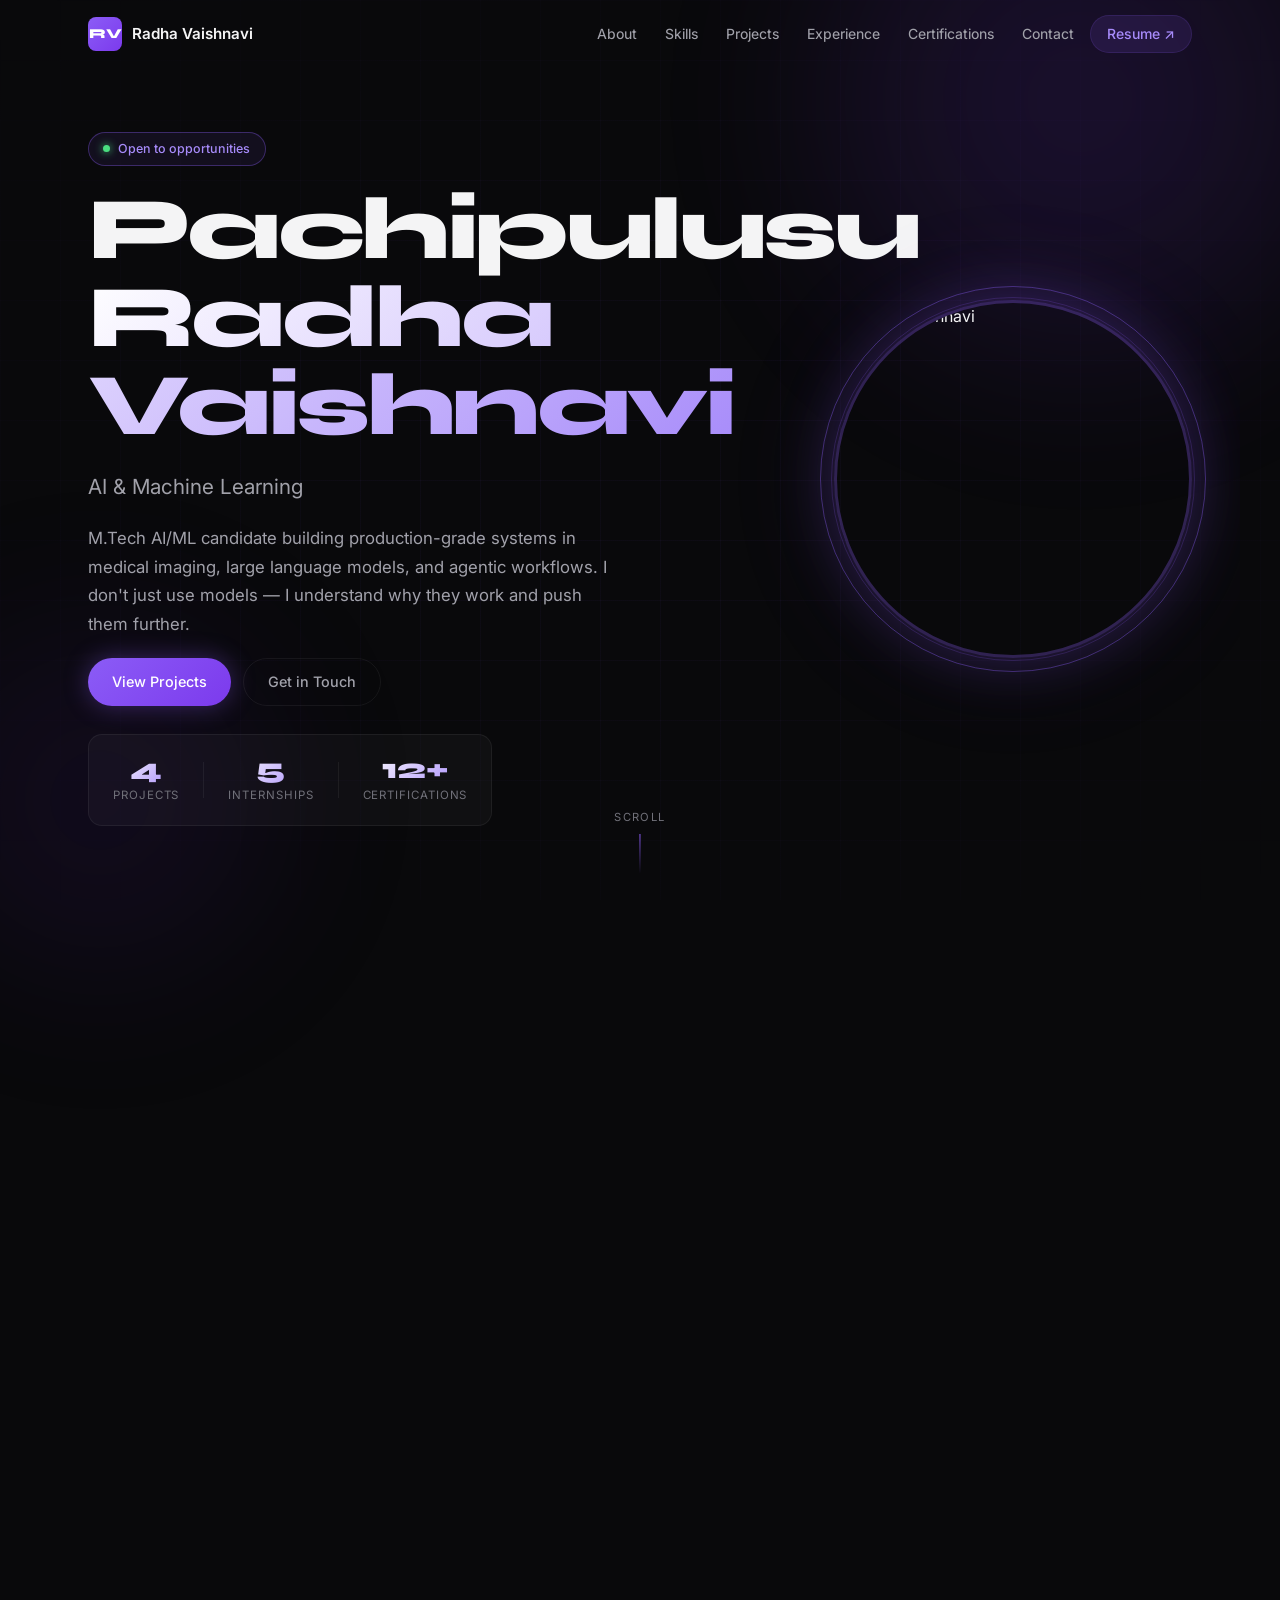
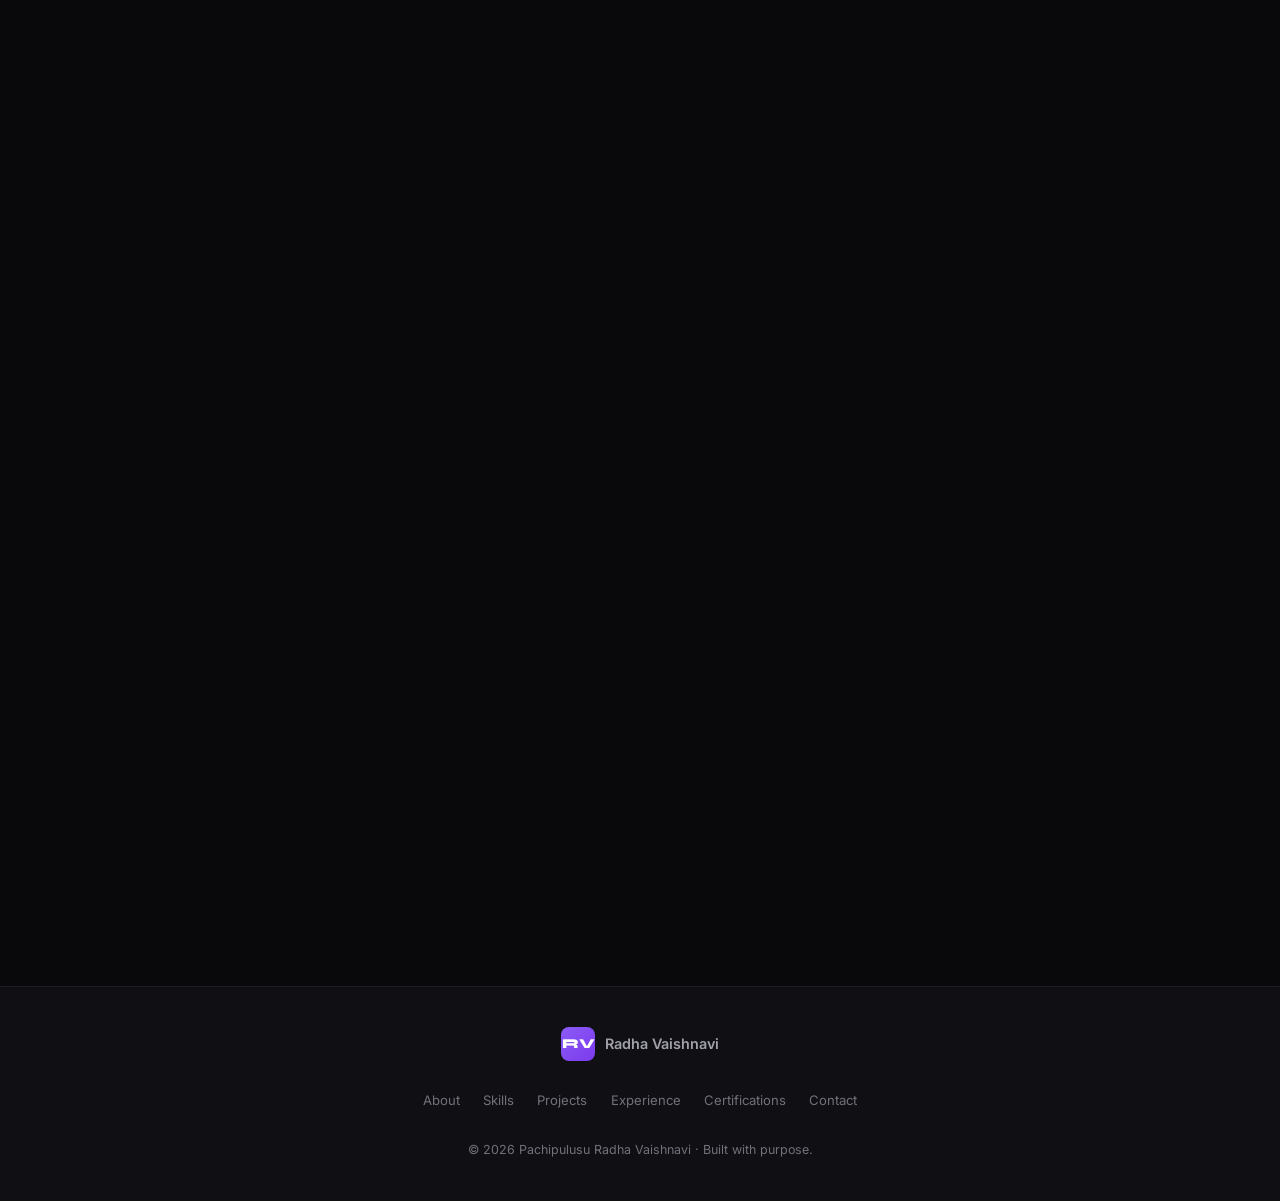
==== index.html @ e71ee1dd "Add files via upload" ====
<!DOCTYPE html>
<html lang="en">
<head>
  <meta charset="UTF-8" />
  <meta name="viewport" content="width=device-width, initial-scale=1.0" />
  <meta name="description" content="Pachipulusu Radha Vaishnavi — AI & Machine Learning Engineer specializing in medical imaging, LLMs, RAG, and agentic workflows." />
  <title>Radha Vaishnavi · AI/ML Engineer</title>
  <link rel="preconnect" href="https://fonts.googleapis.com" />
  <link rel="preconnect" href="https://fonts.gstatic.com" crossorigin />
  <link href="https://fonts.googleapis.com/css2?family=Inter:wght@300;400;500;600;700&family=Syne:wght@700;800&display=swap" rel="stylesheet" />
  <link rel="stylesheet" href="styles.css" />
</head>
<body>

  <!-- ░░ NAV ░░ -->
  <header id="site-header">
    <nav class="nav-inner">
      <a href="#hero" class="nav-logo" aria-label="Home">
        <span class="logo-mark">RV</span>
        <span class="logo-text">Radha Vaishnavi</span>
      </a>
      <button class="nav-hamburger" id="nav-toggle" aria-label="Toggle menu" aria-expanded="false">
        <span></span><span></span><span></span>
      </button>
      <ul class="nav-links" id="nav-links">
        <li><a href="#about">About</a></li>
        <li><a href="#skills">Skills</a></li>
        <li><a href="#projects">Projects</a></li>
        <li><a href="#experience">Experience</a></li>
        <li><a href="#certifications">Certifications</a></li>
        <li><a href="#contact">Contact</a></li>
        <li>
          <a href="https://drive.google.com/file/d/1jKzKaxw7_eFCmlJjZmgJFA_kKw_AxVJJ/view?usp=sharing"
             class="nav-resume-btn" target="_blank" rel="noopener noreferrer">Resume ↗</a>
        </li>
      </ul>
    </nav>
  </header>

  <!-- ░░ HERO ░░ -->
  <section id="hero" class="hero-section">
    <div class="hero-bg">
      <div class="hero-orb hero-orb--1"></div>
      <div class="hero-orb hero-orb--2"></div>
      <div class="hero-grid"></div>
    </div>
    <div class="hero-content">
      <div class="hero-badge">
        <span class="hero-badge-dot"></span>
        Open to opportunities
      </div>
      <h1 class="hero-name">Pachipulusu<br><em>Radha Vaishnavi</em></h1>
      <p class="hero-role">
        <span class="role-prefix">AI &amp; Machine Learning</span>
        <span class="typewriter" id="typewriter"></span>
      </p>
      <p class="hero-bio">
        M.Tech AI/ML candidate building production-grade systems in medical imaging, 
        large language models, and agentic workflows. I don't just use models — 
        I understand why they work and push them further.
      </p>
      <div class="hero-actions">
        <a href="#projects" class="btn btn--primary">View Projects</a>
        <a href="#contact" class="btn btn--ghost">Get in Touch</a>
      </div>
      <div class="hero-stats">
        <div class="stat">
          <span class="stat-num">4</span>
          <span class="stat-label">Projects</span>
        </div>
        <div class="stat-divider"></div>
        <div class="stat">
          <span class="stat-num">5</span>
          <span class="stat-label">Internships</span>
        </div>
        <div class="stat-divider"></div>
        <div class="stat">
          <span class="stat-num">12+</span>
          <span class="stat-label">Certifications</span>
        </div>
      </div>
    </div>
    <div class="hero-visual">
      <div class="hero-img-frame">
        <div class="hero-img-ring"></div>
        <img src="./images/profile-picture.png" alt="Radha Vaishnavi" class="hero-img" />
      </div>
    </div>
    <div class="hero-scroll-hint">
      <span>Scroll</span>
      <div class="scroll-line"></div>
    </div>
  </section>

  <!-- ░░ ABOUT ░░ -->
  <section id="about" class="section about-section reveal">
    <div class="container">
      <div class="section-label">About Me</div>
      <div class="about-grid">
        <div class="about-text">
          <h2 class="section-heading">Building AI that<br><span class="gradient-text">actually works.</span></h2>
          <p>I'm someone who genuinely enjoys working with AI — not just using models, but understanding how and why they work. As an AI/ML postgraduate, I've built systems that work with images, text, and real-world data, especially in medical imaging and intelligent analysis.</p>
          <p>What drives me is the process: experimenting, improving, and figuring out what actually makes a model perform better. For me, AI isn't just a field of study — it's something I explore and push forward every day.</p>
          <div class="about-edu">
            <div class="edu-item">
              <div class="edu-icon">
                <svg width="16" height="16" viewBox="0 0 24 24" fill="none" stroke="currentColor" stroke-width="2"><path d="M22 10v6M2 10l10-5 10 5-10 5z"/><path d="M6 12v5c3 3 9 3 12 0v-5"/></svg>
              </div>
              <div>
                <p class="edu-degree">M.Tech · CSE — AI & ML</p>
                <p class="edu-school">Vishnu Institute of Technology, Bhimavaram · 2024–2026</p>
              </div>
            </div>
            <div class="edu-item">
              <div class="edu-icon">
                <svg width="16" height="16" viewBox="0 0 24 24" fill="none" stroke="currentColor" stroke-width="2"><path d="M22 10v6M2 10l10-5 10 5-10 5z"/><path d="M6 12v5c3 3 9 3 12 0v-5"/></svg>
              </div>
              <div>
                <p class="edu-degree">B.Tech · CSE — AI & ML</p>
                <p class="edu-school">Aditya College of Engineering, Surampalem · 2020–2024</p>
              </div>
            </div>
          </div>
        </div>
      </div>
    </div>
  </section>

  <!-- ░░ SKILLS ░░ -->
  <section id="skills" class="section skills-section reveal">
    <div class="container">
      <div class="section-label">Technical Skills</div>
      <h2 class="section-heading">What I work with</h2>
      <div class="skills-groups">

        <div class="skill-group reveal-child">
          <div class="skill-group-header">
            <div class="skill-group-icon">
              <svg width="18" height="18" viewBox="0 0 24 24" fill="none" stroke="currentColor" stroke-width="2"><rect x="3" y="3" width="7" height="7"/><rect x="14" y="3" width="7" height="7"/><rect x="14" y="14" width="7" height="7"/><rect x="3" y="14" width="7" height="7"/></svg>
            </div>
            <span>Core ML & Computer Vision</span>
          </div>
          <div class="skill-tags">
            <span class="tag">Python</span>
            <span class="tag">Object Detection</span>
            <span class="tag">Image Segmentation</span>
            <span class="tag">Image Classification</span>
            <span class="tag">Feature Engineering</span>
            <span class="tag">Data Preprocessing</span>
            <span class="tag">Hyperparameter Tuning</span>
            <span class="tag">Model Evaluation</span>
          </div>
        </div>

        <div class="skill-group reveal-child">
          <div class="skill-group-header">
            <div class="skill-group-icon">
              <svg width="18" height="18" viewBox="0 0 24 24" fill="none" stroke="currentColor" stroke-width="2"><path d="M12 2L2 7l10 5 10-5-10-5z"/><path d="M2 17l10 5 10-5"/><path d="M2 12l10 5 10-5"/></svg>
            </div>
            <span>Generative AI &amp; LLMs</span>
          </div>
          <div class="skill-tags">
            <span class="tag tag--purple">Large Language Models (LLMs)</span>
            <span class="tag tag--purple">Transformers</span>
            <span class="tag tag--purple">Retrieval-Augmented Generation (RAG)</span>
            <span class="tag tag--purple">Agentic Workflows</span>
            <span class="tag tag--purple">LangChain</span>
            <span class="tag tag--purple">FAISS Vector Search</span>
          </div>
        </div>

        <div class="skill-group reveal-child">
          <div class="skill-group-header">
            <div class="skill-group-icon">
              <svg width="18" height="18" viewBox="0 0 24 24" fill="none" stroke="currentColor" stroke-width="2"><circle cx="12" cy="12" r="10"/><path d="M12 8v4l3 3"/></svg>
            </div>
            <span>Practices &amp; Mindset</span>
          </div>
          <div class="skill-tags">
            <span class="tag">Problem-Solving</span>
            <span class="tag">Adaptability</span>
            <span class="tag">Research Methodology</span>
            <span class="tag">Model Debugging</span>
          </div>
        </div>

      </div>
    </div>
  </section>

  <!-- ░░ PROJECTS ░░ -->
  <section id="projects" class="section projects-section reveal">
    <div class="container">
      <div class="section-label">Selected Work</div>
      <h2 class="section-heading">Projects that pushed<br><span class="gradient-text">the limits.</span></h2>
      <div class="projects-grid">

        <article class="project-card reveal-child" data-index="01">
          <div class="project-card-inner">
            <div class="project-card-top">
              <div class="project-tags">
                <span class="ptag">RAG</span>
                <span class="ptag">LangChain</span>
                <span class="ptag">FAISS</span>
                <span class="ptag">LLM</span>
              </div>
              <a href="https://github.com/RadhaVaishnavi/ResearchPaper_analyzer"
                 class="project-link-icon" target="_blank" rel="noopener noreferrer" aria-label="View on GitHub">
                <svg width="16" height="16" viewBox="0 0 24 24" fill="none" stroke="currentColor" stroke-width="2"><path d="M18 13v6a2 2 0 0 1-2 2H5a2 2 0 0 1-2-2V8a2 2 0 0 1 2-2h6"/><polyline points="15 3 21 3 21 9"/><line x1="10" y1="14" x2="21" y2="3"/></svg>
              </a>
            </div>
            <h3 class="project-title">Research Paper Analyzer</h3>
            <p class="project-desc">Agentic workflow with specialized agents for PDF extraction, content analysis, and deep research. Uses FAISS vector search with sentence-transformers, LangChain chunking, and distilGPT2 for intelligent Q&amp;A on academic papers.</p>
            <div class="project-footer">
              <a href="https://github.com/RadhaVaishnavi/ResearchPaper_analyzer" class="project-gh-btn" target="_blank" rel="noopener noreferrer">
                <svg width="15" height="15" viewBox="0 0 24 24" fill="currentColor"><path d="M12 0C5.37 0 0 5.37 0 12c0 5.31 3.435 9.795 8.205 11.385.6.105.825-.255.825-.57 0-.285-.015-1.23-.015-2.235-3.015.555-3.795-.735-4.035-1.41-.135-.345-.72-1.41-1.23-1.695-.42-.225-1.02-.78-.015-.795.945-.015 1.62.87 1.845 1.23 1.08 1.815 2.805 1.305 3.495.99.105-.78.42-1.305.765-1.605-2.67-.3-5.46-1.335-5.46-5.925 0-1.305.465-2.385 1.23-3.225-.12-.3-.54-1.53.12-3.18 0 0 1.005-.315 3.3 1.23.96-.27 1.98-.405 3-.405s2.04.135 3 .405c2.295-1.56 3.3-1.23 3.3-1.23.66 1.65.24 2.88.12 3.18.765.84 1.23 1.905 1.23 3.225 0 4.605-2.805 5.625-5.475 5.925.435.375.81 1.095.81 2.22 0 1.605-.015 2.895-.015 3.3 0 .315.225.69.825.57A12.02 12.02 0 0024 12c0-6.63-5.37-12-12-12z"/></svg>
                View on GitHub
              </a>
            </div>
          </div>
          <div class="project-card-glow"></div>
        </article>

        <article class="project-card reveal-child" data-index="02">
          <div class="project-card-inner">
            <div class="project-card-top">
              <div class="project-tags">
                <span class="ptag">YOLOv8</span>
                <span class="ptag">Segmentation</span>
                <span class="ptag">Medical AI</span>
              </div>
              <a href="https://github.com/RadhaVaishnavi/Bone-Fracture-Detection-using-YOLOv8-Segmentation"
                 class="project-link-icon" target="_blank" rel="noopener noreferrer" aria-label="View on GitHub">
                <svg width="16" height="16" viewBox="0 0 24 24" fill="none" stroke="currentColor" stroke-width="2"><path d="M18 13v6a2 2 0 0 1-2 2H5a2 2 0 0 1-2-2V8a2 2 0 0 1 2-2h6"/><polyline points="15 3 21 3 21 9"/><line x1="10" y1="14" x2="21" y2="3"/></svg>
              </a>
            </div>
            <h3 class="project-title">Bone Fracture Detection</h3>
            <p class="project-desc">AI system detecting and segmenting bone fractures in X-ray images using YOLOv8 — identifies 6 fracture types with <strong>85% precision</strong>. Trained on a balanced medical imaging dataset with real-time fracture localization.</p>
            <div class="project-footer">
              <a href="https://github.com/RadhaVaishnavi/Bone-Fracture-Detection-using-YOLOv8-Segmentation" class="project-gh-btn" target="_blank" rel="noopener noreferrer">
                <svg width="15" height="15" viewBox="0 0 24 24" fill="currentColor"><path d="M12 0C5.37 0 0 5.37 0 12c0 5.31 3.435 9.795 8.205 11.385.6.105.825-.255.825-.57 0-.285-.015-1.23-.015-2.235-3.015.555-3.795-.735-4.035-1.41-.135-.345-.72-1.41-1.23-1.695-.42-.225-1.02-.78-.015-.795.945-.015 1.62.87 1.845 1.23 1.08 1.815 2.805 1.305 3.495.99.105-.78.42-1.305.765-1.605-2.67-.3-5.46-1.335-5.46-5.925 0-1.305.465-2.385 1.23-3.225-.12-.3-.54-1.53.12-3.18 0 0 1.005-.315 3.3 1.23.96-.27 1.98-.405 3-.405s2.04.135 3 .405c2.295-1.56 3.3-1.23 3.3-1.23.66 1.65.24 2.88.12 3.18.765.84 1.23 1.905 1.23 3.225 0 4.605-2.805 5.625-5.475 5.925.435.375.81 1.095.81 2.22 0 1.605-.015 2.895-.015 3.3 0 .315.225.69.825.57A12.02 12.02 0 0024 12c0-6.63-5.37-12-12-12z"/></svg>
                View on GitHub
              </a>
            </div>
          </div>
          <div class="project-card-glow"></div>
        </article>

        <article class="project-card reveal-child" data-index="03">
          <div class="project-card-inner">
            <div class="project-card-top">
              <div class="project-tags">
                <span class="ptag">ResNet-34</span>
                <span class="ptag">OCT Imaging</span>
                <span class="ptag">Deep Learning</span>
              </div>
              <a href="https://github.com/RadhaVaishnavi/AMD"
                 class="project-link-icon" target="_blank" rel="noopener noreferrer" aria-label="View on GitHub">
                <svg width="16" height="16" viewBox="0 0 24 24" fill="none" stroke="currentColor" stroke-width="2"><path d="M18 13v6a2 2 0 0 1-2 2H5a2 2 0 0 1-2-2V8a2 2 0 0 1 2-2h6"/><polyline points="15 3 21 3 21 9"/><line x1="10" y1="14" x2="21" y2="3"/></svg>
              </a>
            </div>
            <h3 class="project-title">AMD Early Detection & Grading</h3>
            <p class="project-desc">Deep learning model for early detection and grading of Age-related Macular Degeneration from OCT retinal scans. ResNet-34 achieved <strong>93.9% accuracy</strong> across CNV, DME, Drusen, and Normal categories.</p>
            <div class="project-footer">
              <a href="https://github.com/RadhaVaishnavi/AMD" class="project-gh-btn" target="_blank" rel="noopener noreferrer">
                <svg width="15" height="15" viewBox="0 0 24 24" fill="currentColor"><path d="M12 0C5.37 0 0 5.37 0 12c0 5.31 3.435 9.795 8.205 11.385.6.105.825-.255.825-.57 0-.285-.015-1.23-.015-2.235-3.015.555-3.795-.735-4.035-1.41-.135-.345-.72-1.41-1.23-1.695-.42-.225-1.02-.78-.015-.795.945-.015 1.62.87 1.845 1.23 1.08 1.815 2.805 1.305 3.495.99.105-.78.42-1.305.765-1.605-2.67-.3-5.46-1.335-5.46-5.925 0-1.305.465-2.385 1.23-3.225-.12-.3-.54-1.53.12-3.18 0 0 1.005-.315 3.3 1.23.96-.27 1.98-.405 3-.405s2.04.135 3 .405c2.295-1.56 3.3-1.23 3.3-1.23.66 1.65.24 2.88.12 3.18.765.84 1.23 1.905 1.23 3.225 0 4.605-2.805 5.625-5.475 5.925.435.375.81 1.095.81 2.22 0 1.605-.015 2.895-.015 3.3 0 .315.225.69.825.57A12.02 12.02 0 0024 12c0-6.63-5.37-12-12-12z"/></svg>
                View on GitHub
              </a>
            </div>
          </div>
          <div class="project-card-glow"></div>
        </article>

        <article class="project-card reveal-child" data-index="04">
          <div class="project-card-inner">
            <div class="project-card-top">
              <div class="project-tags">
                <span class="ptag">Mistral-7B</span>
                <span class="ptag">Multi-Agent</span>
                <span class="ptag">LangChain</span>
              </div>
              <a href="https://github.com/RadhaVaishnavi/multi-agent"
                 class="project-link-icon" target="_blank" rel="noopener noreferrer" aria-label="View on GitHub">
                <svg width="16" height="16" viewBox="0 0 24 24" fill="none" stroke="currentColor" stroke-width="2"><path d="M18 13v6a2 2 0 0 1-2 2H5a2 2 0 0 1-2-2V8a2 2 0 0 1 2-2h6"/><polyline points="15 3 21 3 21 9"/><line x1="10" y1="14" x2="21" y2="3"/></svg>
              </a>
            </div>
            <h3 class="project-title">AI Use Case Generator</h3>
            <p class="project-desc">LangChain-powered web app that generates actionable AI/ML use cases for any industry. Uses Mistral-7B-Instruct for ideation and DuckDuckGo Search API for real-time industry intelligence.</p>
            <div class="project-footer">
              <a href="https://github.com/RadhaVaishnavi/multi-agent" class="project-gh-btn" target="_blank" rel="noopener noreferrer">
                <svg width="15" height="15" viewBox="0 0 24 24" fill="currentColor"><path d="M12 0C5.37 0 0 5.37 0 12c0 5.31 3.435 9.795 8.205 11.385.6.105.825-.255.825-.57 0-.285-.015-1.23-.015-2.235-3.015.555-3.795-.735-4.035-1.41-.135-.345-.72-1.41-1.23-1.695-.42-.225-1.02-.78-.015-.795.945-.015 1.62.87 1.845 1.23 1.08 1.815 2.805 1.305 3.495.99.105-.78.42-1.305.765-1.605-2.67-.3-5.46-1.335-5.46-5.925 0-1.305.465-2.385 1.23-3.225-.12-.3-.54-1.53.12-3.18 0 0 1.005-.315 3.3 1.23.96-.27 1.98-.405 3-.405s2.04.135 3 .405c2.295-1.56 3.3-1.23 3.3-1.23.66 1.65.24 2.88.12 3.18.765.84 1.23 1.905 1.23 3.225 0 4.605-2.805 5.625-5.475 5.925.435.375.81 1.095.81 2.22 0 1.605-.015 2.895-.015 3.3 0 .315.225.69.825.57A12.02 12.02 0 0024 12c0-6.63-5.37-12-12-12z"/></svg>
                View on GitHub
              </a>
            </div>
          </div>
          <div class="project-card-glow"></div>
        </article>

      </div>
    </div>
  </section>

  <!-- ░░ EXPERIENCE ░░ -->
  <section id="experience" class="section experience-section reveal">
    <div class="container">
      <div class="section-label">Work Experience</div>
      <h2 class="section-heading">Where I've built<br><span class="gradient-text">real things.</span></h2>
      <div class="timeline">

        <div class="timeline-item reveal-child">
          <div class="timeline-marker">
            <div class="tl-dot"></div>
            <div class="tl-line"></div>
          </div>
          <div class="timeline-card">
            <div class="tl-card-header">
              <div>
                <h3 class="tl-role">Machine Learning Engineer</h3>
                <p class="tl-company">SmartBridge Indonesia</p>
              </div>
              <span class="tl-period">Nov 2025 – Jan 2026</span>
            </div>
            <ul class="tl-bullets">
              <li>Developed <strong>Predictive Pulse</strong> — an ML system to analyze and predict blood pressure stages and fluctuations using patient physiological data integrated with wearables for real-time alerts.</li>
              <li>Trained and compared Logistic Regression, Random Forest, Decision Tree, Gaussian &amp; Multinomial Naive Bayes; evaluated via accuracy, classification reports, and confusion matrix.</li>
            </ul>
          </div>
        </div>

        <div class="timeline-item reveal-child">
          <div class="timeline-marker">
            <div class="tl-dot"></div>
            <div class="tl-line"></div>
          </div>
          <div class="timeline-card">
            <div class="tl-card-header">
              <div>
                <h3 class="tl-role">Deep Learning Intern</h3>
                <p class="tl-company">SkillDzire</p>
              </div>
              <span class="tl-period">Feb – Apr 2024</span>
            </div>
            <ul class="tl-bullets">
              <li>Implemented a deep learning model for brain tumor classification using VGG16.</li>
              <li>Improved model generalization and reduced overfitting through hyperparameter tuning and data augmentation.</li>
              <li>Developed essential image pre-processing pipelines: resizing, normalization, and batch preparation.</li>
            </ul>
          </div>
        </div>

        <div class="timeline-item reveal-child">
          <div class="timeline-marker">
            <div class="tl-dot"></div>
            <div class="tl-line"></div>
          </div>
          <div class="timeline-card">
            <div class="tl-card-header">
              <div>
                <h3 class="tl-role">Data Science Intern</h3>
                <p class="tl-company">SmartInternz</p>
              </div>
              <span class="tl-period">Jun – Aug 2023</span>
            </div>
            <ul class="tl-bullets">
              <li>Trained ML models (Decision Tree, Random Forest, KNN, XGBoost, ANN) to predict loan approvals — resulting in a <strong>15% accuracy increase</strong>.</li>
              <li>Boosted overall model efficiency by <strong>25%</strong> through data preprocessing: handling missing values, feature scaling, and dataset balancing.</li>
            </ul>
          </div>
        </div>

        <div class="timeline-item reveal-child">
          <div class="timeline-marker">
            <div class="tl-dot"></div>
            <div class="tl-line"></div>
          </div>
          <div class="timeline-card">
            <div class="tl-card-header">
              <div>
                <h3 class="tl-role">Salesforce Developer Intern</h3>
                <p class="tl-company">SmartInternz</p>
              </div>
              <span class="tl-period">Jul – Nov 2022</span>
            </div>
            <ul class="tl-bullets">
              <li>Earned <strong>33,400+ Trailhead points</strong> through hands-on Super Badges in Flows, Approvals, Apex triggers, asynchronous Apex, and Lightning Experience.</li>
              <li>Developed technical proficiency in Salesforce CRM configuration, low-code development, Apex coding, and debugging.</li>
            </ul>
          </div>
        </div>

        <div class="timeline-item reveal-child">
          <div class="timeline-marker">
            <div class="tl-dot"></div>
          </div>
          <div class="timeline-card">
            <div class="tl-card-header">
              <div>
                <h3 class="tl-role">Artificial Intelligence Intern</h3>
                <p class="tl-company">SmartKnower</p>
              </div>
              <span class="tl-period">Aug – Sep 2022</span>
            </div>
            <ul class="tl-bullets">
              <li>Built a CNN model to classify CIFAR-10 images (60,000 images across 10 classes) with full evaluation via confusion matrix and classification report.</li>
              <li>Visualized training/validation loss and accuracy curves for performance analysis.</li>
            </ul>
          </div>
        </div>

      </div>
    </div>
  </section>

  <!-- ░░ CERTIFICATIONS ░░ -->
  <section id="certifications" class="section certs-section reveal">
    <div class="container">
      <div class="section-label">Credentials</div>
      <h2 class="section-heading">Certifications &amp;<br><span class="gradient-text">Badges</span></h2>
      <div class="certs-grid">

        <a href="https://drive.google.com/file/d/1_wHzadzHsIWVzP9xNH_dWdn2D4ra5awV/view?usp=sharing" class="cert-card reveal-child" target="_blank" rel="noopener noreferrer">
          <div class="cert-issuer-badge">IIT Roorkee</div>
          <h3 class="cert-name">Quantum Computing</h3>
          <span class="cert-arrow">↗</span>
        </a>

        <a href="https://drive.google.com/file/d/1fStXoIJBll-LjmxOKt0-0YmOwMZtNBQD/view" class="cert-card reveal-child" target="_blank" rel="noopener noreferrer">
          <div class="cert-issuer-badge cert-issuer-badge--purple">SmartBridge</div>
          <h3 class="cert-name">Machine Learning Engineer</h3>
          <span class="cert-arrow">↗</span>
        </a>

        <a href="https://drive.google.com/file/d/1jESImU77rNAnDYT5D4kSoxFht3Jx-q8l/view" class="cert-card reveal-child" target="_blank" rel="noopener noreferrer">
          <div class="cert-issuer-badge">Microsoft &amp; LinkedIn</div>
          <h3 class="cert-name">Career Essentials in Generative AI</h3>
          <span class="cert-arrow">↗</span>
        </a>

        <a href="https://www.coursera.org/account/accomplishments/professional-cert/A66DIW8MG3JM" class="cert-card reveal-child" target="_blank" rel="noopener noreferrer">
          <div class="cert-issuer-badge cert-issuer-badge--blue">IBM</div>
          <h3 class="cert-name">IBM AI Developer</h3>
          <span class="cert-arrow">↗</span>
        </a>

        <a href="https://drive.google.com/file/d/1O4HPdnnLZbnqToHDqicabntYwKYiN0Ek/view" class="cert-card reveal-child" target="_blank" rel="noopener noreferrer">
          <div class="cert-issuer-badge">ISRO</div>
          <h3 class="cert-name">AIML for Geodata Analysis</h3>
          <span class="cert-arrow">↗</span>
        </a>

        <a href="https://drive.google.com/file/d/1LNFP3LuMr8T3D3ZKXvOTou5GU6j5N4ZR/view" class="cert-card reveal-child" target="_blank" rel="noopener noreferrer">
          <div class="cert-issuer-badge cert-issuer-badge--purple">SkillDzire</div>
          <h3 class="cert-name">Deep Learning</h3>
          <span class="cert-arrow">↗</span>
        </a>

        <a href="https://drive.google.com/file/d/1t94eqRad37-lAe4sRpHt652JZpQoeYC8/view" class="cert-card reveal-child" target="_blank" rel="noopener noreferrer">
          <div class="cert-issuer-badge">NPTEL</div>
          <h3 class="cert-name">Deep Learning</h3>
          <span class="cert-arrow">↗</span>
        </a>

        <a href="https://drive.google.com/file/d/1cod5lmINfrcsKXz-7qcVLptt34Ib254z/view" class="cert-card reveal-child" target="_blank" rel="noopener noreferrer">
          <div class="cert-issuer-badge cert-issuer-badge--blue">Google</div>
          <h3 class="cert-name">Applied Data Science</h3>
          <span class="cert-arrow">↗</span>
        </a>

        <a href="https://drive.google.com/file/d/15ppHUHr1LWNTRX0bep6r-QgRfmQbd1Fy/view" class="cert-card reveal-child" target="_blank" rel="noopener noreferrer">
          <div class="cert-issuer-badge">nasscom</div>
          <h3 class="cert-name">Data Science for Beginners</h3>
          <span class="cert-arrow">↗</span>
        </a>

        <a href="https://drive.google.com/file/d/1wNRNAuV7ge-T4AvLQTtlXW9HwU7QnNw7/view" class="cert-card reveal-child" target="_blank" rel="noopener noreferrer">
          <div class="cert-issuer-badge cert-issuer-badge--purple">SmartKnower</div>
          <h3 class="cert-name">Course on AI &amp; Internship on AI</h3>
          <span class="cert-arrow">↗</span>
        </a>

        <a href="https://drive.google.com/file/d/1W9ySEqTiD_eTTuJVMiAfoON_VKB_CnsF/view" class="cert-card reveal-child" target="_blank" rel="noopener noreferrer">
          <div class="cert-issuer-badge">Microsoft</div>
          <h3 class="cert-name">Introduction to Programming Using Python</h3>
          <span class="cert-arrow">↗</span>
        </a>

        <a href="https://www.skills.google/public_profiles/7a818060-bca4-476a-940a-b8166c2a7620" class="cert-card reveal-child" target="_blank" rel="noopener noreferrer">
          <div class="cert-issuer-badge cert-issuer-badge--blue">Google</div>
          <h3 class="cert-name">Google Cloud Skills Boost Badges</h3>
          <span class="cert-arrow">↗</span>
        </a>

      </div>
    </div>
  </section>

  <!-- ░░ CONTACT ░░ -->
  <section id="contact" class="section contact-section reveal">
    <div class="container">
      <div class="contact-inner">
        <div class="section-label">Get in Touch</div>
        <h2 class="section-heading contact-heading">Let's build something<br><span class="gradient-text">remarkable.</span></h2>
        <p class="contact-sub">I'm actively looking for AI/ML roles. Whether you have a project, an opportunity, or just want to talk about AI — my inbox is open.</p>
        <div class="contact-links">
          <a href="mailto:vraj29194@gmail.com" class="contact-card">
            <div class="contact-card-icon">
              <svg width="22" height="22" viewBox="0 0 24 24" fill="none" stroke="currentColor" stroke-width="1.5"><rect x="2" y="4" width="20" height="16" rx="2"/><path d="m22 7-8.97 5.7a1.94 1.94 0 0 1-2.06 0L2 7"/></svg>
            </div>
            <div class="contact-card-text">
              <span class="contact-card-label">Email</span>
              <span class="contact-card-value">vraj29194@gmail.com</span>
            </div>
          </a>
          <a href="https://github.com/RadhaVaishnavi" target="_blank" rel="noopener noreferrer" class="contact-card">
            <div class="contact-card-icon">
              <svg width="22" height="22" viewBox="0 0 24 24" fill="currentColor"><path d="M12 0C5.37 0 0 5.37 0 12c0 5.31 3.435 9.795 8.205 11.385.6.105.825-.255.825-.57 0-.285-.015-1.23-.015-2.235-3.015.555-3.795-.735-4.035-1.41-.135-.345-.72-1.41-1.23-1.695-.42-.225-1.02-.78-.015-.795.945-.015 1.62.87 1.845 1.23 1.08 1.815 2.805 1.305 3.495.99.105-.78.42-1.305.765-1.605-2.67-.3-5.46-1.335-5.46-5.925 0-1.305.465-2.385 1.23-3.225-.12-.3-.54-1.53.12-3.18 0 0 1.005-.315 3.3 1.23.96-.27 1.98-.405 3-.405s2.04.135 3 .405c2.295-1.56 3.3-1.23 3.3-1.23.66 1.65.24 2.88.12 3.18.765.84 1.23 1.905 1.23 3.225 0 4.605-2.805 5.625-5.475 5.925.435.375.81 1.095.81 2.22 0 1.605-.015 2.895-.015 3.3 0 .315.225.69.825.57A12.02 12.02 0 0024 12c0-6.63-5.37-12-12-12z"/></svg>
            </div>
            <div class="contact-card-text">
              <span class="contact-card-label">GitHub</span>
              <span class="contact-card-value">RadhaVaishnavi</span>
            </div>
          </a>
          <a href="https://in.linkedin.com/in/radhavaishnavi" target="_blank" rel="noopener noreferrer" class="contact-card">
            <div class="contact-card-icon">
              <svg width="22" height="22" viewBox="0 0 24 24" fill="currentColor"><path d="M20.447 20.452h-3.554v-5.569c0-1.328-.027-3.037-1.852-3.037-1.853 0-2.136 1.445-2.136 2.939v5.667H9.351V9h3.414v1.561h.046c.477-.9 1.637-1.85 3.37-1.85 3.601 0 4.267 2.37 4.267 5.455v6.286zM5.337 7.433a2.062 2.062 0 0 1-2.063-2.065 2.064 2.064 0 1 1 2.063 2.065zm1.782 13.019H3.555V9h3.564v11.452zM22.225 0H1.771C.792 0 0 .774 0 1.729v20.542C0 23.227.792 24 1.771 24h20.451C23.2 24 24 23.227 24 22.271V1.729C24 .774 23.2 0 22.222 0h.003z"/></svg>
            </div>
            <div class="contact-card-text">
              <span class="contact-card-label">LinkedIn</span>
              <span class="contact-card-value">radhavaishnavi</span>
            </div>
          </a>
          <a href="tel:+919949172951" class="contact-card">
            <div class="contact-card-icon">
              <svg width="22" height="22" viewBox="0 0 24 24" fill="none" stroke="currentColor" stroke-width="1.5"><path d="M22 16.92v3a2 2 0 0 1-2.18 2 19.79 19.79 0 0 1-8.63-3.07A19.5 19.5 0 0 1 4.69 12a19.79 19.79 0 0 1-3.07-8.67A2 2 0 0 1 3.6 1.18h3a2 2 0 0 1 2 1.72 12.84 12.84 0 0 0 .7 2.81 2 2 0 0 1-.45 2.11L7.91 8.77a16 16 0 0 0 6 6l.91-1.91a2 2 0 0 1 2.11-.45 12.84 12.84 0 0 0 2.81.7A2 2 0 0 1 21.5 15v1.92z"/></svg>
            </div>
            <div class="contact-card-text">
              <span class="contact-card-label">Phone</span>
              <span class="contact-card-value">+91 99491 72951</span>
            </div>
          </a>
        </div>
      </div>
    </div>
  </section>

  <!-- ░░ FOOTER ░░ -->
  <footer class="site-footer">
    <div class="footer-inner">
      <div class="footer-logo">
        <span class="logo-mark">RV</span>
        <span>Radha Vaishnavi</span>
      </div>
      <nav class="footer-nav" aria-label="Footer navigation">
        <a href="#about">About</a>
        <a href="#skills">Skills</a>
        <a href="#projects">Projects</a>
        <a href="#experience">Experience</a>
        <a href="#certifications">Certifications</a>
        <a href="#contact">Contact</a>
      </nav>
      <p class="footer-copy">© 2026 Pachipulusu Radha Vaishnavi · Built with purpose.</p>
    </div>
  </footer>

  <script src="script.js"></script>
</body>
</html>
---- styles.css ----
/* ============================================================
   RADHA VAISHNAVI PORTFOLIO — STYLES
   Design: Dark hybrid, electric violet accent, Syne + Inter
   ============================================================ */

/* ── Reset & Base ─────────────────────────────────────────── */
*, *::before, *::after { box-sizing: border-box; margin: 0; padding: 0; }

:root {
  /* Colors */
  --bg:           #09090b;
  --bg-2:         #0f0f14;
  --bg-3:         #141420;
  --surface:      #16161e;
  --surface-2:    #1c1c28;
  --border:       rgba(139, 92, 246, 0.15);
  --border-sub:   rgba(255,255,255,0.06);

  --purple:       #8b5cf6;
  --purple-light: #a78bfa;
  --purple-dim:   rgba(139,92,246,0.12);
  --purple-glow:  rgba(139,92,246,0.35);

  --text:         #f4f4f5;
  --text-2:       #a1a1aa;
  --text-3:       #71717a;

  /* Type */
  --font-display: 'Syne', sans-serif;
  --font-body:    'Inter', sans-serif;

  /* Spacing */
  --section-py:   clamp(5rem, 10vw, 9rem);
  --container:    1200px;
  --nav-h:        68px;

  /* Radius */
  --r-sm:   8px;
  --r-md:   14px;
  --r-lg:   20px;
  --r-full: 9999px;

  /* Transitions */
  --ease:   cubic-bezier(0.16, 1, 0.3, 1);
  --t-fast: 150ms var(--ease);
  --t-mid:  300ms var(--ease);
  --t-slow: 600ms var(--ease);
}

html {
  scroll-behavior: smooth;
  scroll-padding-top: var(--nav-h);
  -webkit-font-smoothing: antialiased;
  text-rendering: optimizeLegibility;
}

body {
  background: var(--bg);
  color: var(--text);
  font-family: var(--font-body);
  font-size: 1rem;
  line-height: 1.65;
  overflow-x: hidden;
}

img { display: block; max-width: 100%; }
a { color: inherit; text-decoration: none; }
ul { list-style: none; }
strong { color: var(--text); font-weight: 600; }

/* ── Scrollbar ───────────────────────────────────────────── */
::-webkit-scrollbar { width: 6px; }
::-webkit-scrollbar-track { background: var(--bg); }
::-webkit-scrollbar-thumb { background: rgba(139,92,246,0.4); border-radius: 3px; }

/* ── Selection ───────────────────────────────────────────── */
::selection { background: rgba(139,92,246,0.3); color: #fff; }

/* ── Container ───────────────────────────────────────────── */
.container {
  width: 100%;
  max-width: var(--container);
  margin: 0 auto;
  padding: 0 clamp(1.25rem, 5vw, 3rem);
}

/* ── Section base ────────────────────────────────────────── */
.section { padding: var(--section-py) 0; }
.section:nth-child(even) { background: var(--bg-2); }

/* ── Typography helpers ───────────────────────────────────── */
.section-label {
  display: inline-flex;
  align-items: center;
  gap: 0.5rem;
  font-size: 0.75rem;
  font-weight: 600;
  letter-spacing: 0.12em;
  text-transform: uppercase;
  color: var(--purple-light);
  margin-bottom: 1rem;
}
.section-label::before {
  content: '';
  display: block;
  width: 20px; height: 1.5px;
  background: var(--purple);
}

.section-heading {
  font-family: var(--font-display);
  font-size: clamp(2rem, 4.5vw, 3.2rem);
  font-weight: 800;
  line-height: 1.1;
  letter-spacing: -0.03em;
  color: var(--text);
  margin-bottom: 3rem;
}

.gradient-text {
  background: linear-gradient(135deg, var(--purple) 0%, var(--purple-light) 60%, #c4b5fd 100%);
  -webkit-background-clip: text;
  -webkit-text-fill-color: transparent;
  background-clip: text;
}

/* ── Buttons ─────────────────────────────────────────────── */
.btn {
  display: inline-flex;
  align-items: center;
  gap: 0.5rem;
  padding: 0.7rem 1.5rem;
  border-radius: var(--r-full);
  font-family: var(--font-body);
  font-size: 0.9rem;
  font-weight: 500;
  cursor: pointer;
  transition: var(--t-mid);
  white-space: nowrap;
}
.btn--primary {
  background: linear-gradient(135deg, var(--purple), #7c3aed);
  color: #fff;
  box-shadow: 0 0 24px rgba(139,92,246,0.35);
}
.btn--primary:hover {
  transform: translateY(-2px);
  box-shadow: 0 0 36px rgba(139,92,246,0.55);
}
.btn--ghost {
  background: transparent;
  color: var(--text-2);
  border: 1px solid var(--border-sub);
}
.btn--ghost:hover {
  border-color: var(--purple);
  color: var(--text);
  background: var(--purple-dim);
}

/* ═══════════════════════════════════════════════════════════
   NAV
═══════════════════════════════════════════════════════════ */
#site-header {
  position: fixed;
  top: 0; left: 0; right: 0;
  height: var(--nav-h);
  z-index: 1000;
  transition: background var(--t-mid), box-shadow var(--t-mid);
}
#site-header.scrolled {
  background: rgba(9,9,11,0.85);
  backdrop-filter: blur(20px);
  -webkit-backdrop-filter: blur(20px);
  box-shadow: 0 1px 0 var(--border-sub);
}

.nav-inner {
  display: flex;
  align-items: center;
  justify-content: space-between;
  height: 100%;
  max-width: var(--container);
  margin: 0 auto;
  padding: 0 clamp(1.25rem, 5vw, 3rem);
}

.nav-logo {
  display: flex;
  align-items: center;
  gap: 0.6rem;
  font-weight: 600;
  font-size: 0.95rem;
  color: var(--text);
}
.logo-mark {
  display: flex;
  align-items: center;
  justify-content: center;
  width: 34px; height: 34px;
  border-radius: var(--r-sm);
  background: linear-gradient(135deg, var(--purple), #7c3aed);
  font-family: var(--font-display);
  font-size: 0.85rem;
  font-weight: 800;
  color: #fff;
  flex-shrink: 0;
}
.logo-text { color: var(--text); }

.nav-links {
  display: flex;
  align-items: center;
  gap: 0.25rem;
}
.nav-links li a {
  display: block;
  padding: 0.4rem 0.75rem;
  font-size: 0.875rem;
  font-weight: 450;
  color: var(--text-2);
  border-radius: var(--r-sm);
  transition: var(--t-fast);
}
.nav-links li a:hover,
.nav-links li a.active {
  color: var(--text);
  background: rgba(255,255,255,0.06);
}
.nav-links li a.active { color: var(--purple-light); }

.nav-resume-btn {
  background: var(--purple-dim) !important;
  border: 1px solid var(--border) !important;
  color: var(--purple-light) !important;
  border-radius: var(--r-full) !important;
  padding: 0.4rem 1rem !important;
  font-weight: 500 !important;
  transition: var(--t-mid) !important;
}
.nav-resume-btn:hover {
  background: var(--purple) !important;
  color: #fff !important;
  border-color: var(--purple) !important;
}

.nav-hamburger {
  display: none;
  flex-direction: column;
  gap: 5px;
  background: none;
  border: none;
  cursor: pointer;
  padding: 6px;
}
.nav-hamburger span {
  display: block;
  width: 22px; height: 2px;
  background: var(--text-2);
  border-radius: 2px;
  transition: var(--t-mid);
}
.nav-hamburger.open span:nth-child(1) { transform: translateY(7px) rotate(45deg); }
.nav-hamburger.open span:nth-child(2) { opacity: 0; }
.nav-hamburger.open span:nth-child(3) { transform: translateY(-7px) rotate(-45deg); }

/* ═══════════════════════════════════════════════════════════
   HERO
═══════════════════════════════════════════════════════════ */
.hero-section {
  position: relative;
  min-height: 100svh;
  display: flex;
  align-items: center;
  padding: calc(var(--nav-h) + 4rem) clamp(1.25rem, 5vw, 3rem) 5rem;
  max-width: var(--container);
  margin: 0 auto;
  gap: 3rem;
  overflow: hidden;
}

.hero-bg {
  position: fixed;
  inset: 0;
  pointer-events: none;
  z-index: -1;
}
.hero-orb {
  position: absolute;
  border-radius: 50%;
  filter: blur(80px);
  opacity: 0.18;
}
.hero-orb--1 {
  width: 600px; height: 600px;
  background: radial-gradient(circle, #7c3aed, transparent);
  top: -200px; right: -100px;
  animation: orbFloat1 12s ease-in-out infinite;
}
.hero-orb--2 {
  width: 400px; height: 400px;
  background: radial-gradient(circle, #4c1d95, transparent);
  bottom: -100px; left: -100px;
  animation: orbFloat2 15s ease-in-out infinite;
}
@keyframes orbFloat1 {
  0%,100% { transform: translate(0,0) scale(1); }
  50%      { transform: translate(-30px, 40px) scale(1.05); }
}
@keyframes orbFloat2 {
  0%,100% { transform: translate(0,0) scale(1); }
  50%      { transform: translate(30px, -30px) scale(1.08); }
}
.hero-grid {
  position: absolute;
  inset: 0;
  background-image:
    linear-gradient(rgba(139,92,246,0.04) 1px, transparent 1px),
    linear-gradient(90deg, rgba(139,92,246,0.04) 1px, transparent 1px);
  background-size: 60px 60px;
  mask-image: radial-gradient(ellipse 70% 70% at 50% 50%, black 30%, transparent 100%);
}

.hero-content {
  flex: 1;
  min-width: 0;
  display: flex;
  flex-direction: column;
  align-items: flex-start;
  gap: 1.25rem;
  animation: heroFadeUp 0.9s var(--ease) both;
}
@keyframes heroFadeUp {
  from { opacity: 0; transform: translateY(30px); }
  to   { opacity: 1; transform: translateY(0); }
}

.hero-badge {
  display: inline-flex;
  align-items: center;
  gap: 0.5rem;
  padding: 0.35rem 0.9rem;
  border-radius: var(--r-full);
  border: 1px solid rgba(139,92,246,0.35);
  background: rgba(139,92,246,0.08);
  font-size: 0.78rem;
  font-weight: 500;
  color: var(--purple-light);
}
.hero-badge-dot {
  width: 7px; height: 7px;
  border-radius: 50%;
  background: #4ade80;
  box-shadow: 0 0 8px #4ade80;
  animation: pulse 2s ease-in-out infinite;
}
@keyframes pulse {
  0%,100% { opacity: 1; transform: scale(1); }
  50%      { opacity: 0.6; transform: scale(1.3); }
}

.hero-name {
  font-family: var(--font-display);
  font-size: clamp(2.6rem, 7vw, 5.5rem);
  font-weight: 800;
  line-height: 1.0;
  letter-spacing: -0.04em;
  color: var(--text);
}
.hero-name em {
  font-style: normal;
  background: linear-gradient(135deg, #fff 0%, var(--purple-light) 100%);
  -webkit-background-clip: text;
  -webkit-text-fill-color: transparent;
  background-clip: text;
}

.hero-role {
  display: flex;
  align-items: center;
  gap: 0.5rem;
  font-size: clamp(1rem, 2.5vw, 1.3rem);
  font-weight: 400;
  color: var(--text-2);
}
.role-prefix { color: var(--text-2); }
.typewriter {
  color: var(--purple-light);
  font-weight: 600;
  border-right: 2px solid var(--purple);
  padding-right: 3px;
}

.hero-bio {
  max-width: 520px;
  font-size: clamp(0.9rem, 2vw, 1.05rem);
  color: var(--text-2);
  line-height: 1.7;
}

.hero-actions {
  display: flex;
  gap: 0.75rem;
  flex-wrap: wrap;
}

.hero-stats {
  display: flex;
  align-items: center;
  gap: 1.5rem;
  padding: 1.25rem 1.5rem;
  border-radius: var(--r-md);
  border: 1px solid var(--border-sub);
  background: rgba(255,255,255,0.03);
  backdrop-filter: blur(10px);
  margin-top: 0.5rem;
}
.stat { text-align: center; }
.stat-num {
  display: block;
  font-family: var(--font-display);
  font-size: 1.8rem;
  font-weight: 800;
  color: var(--text);
  line-height: 1;
  background: linear-gradient(135deg, #fff, var(--purple-light));
  -webkit-background-clip: text;
  -webkit-text-fill-color: transparent;
  background-clip: text;
}
.stat-label {
  display: block;
  font-size: 0.72rem;
  color: var(--text-3);
  text-transform: uppercase;
  letter-spacing: 0.08em;
  margin-top: 2px;
}
.stat-divider {
  width: 1px;
  height: 36px;
  background: var(--border-sub);
}

.hero-visual {
  flex-shrink: 0;
  animation: heroFadeUp 1s var(--ease) 0.2s both;
}
.hero-img-frame {
  position: relative;
  width: clamp(220px, 28vw, 360px);
  aspect-ratio: 1;
}
.hero-img-ring {
  position: absolute;
  inset: -14px;
  border-radius: 50%;
  border: 1.5px solid rgba(139,92,246,0.4);
  animation: ringPulse 4s ease-in-out infinite;
}
.hero-img-ring::before {
  content: '';
  position: absolute;
  inset: 10px;
  border-radius: 50%;
  border: 1px solid rgba(139,92,246,0.2);
}
@keyframes ringPulse {
  0%,100% { transform: scale(1); opacity: 1; }
  50%      { transform: scale(1.03); opacity: 0.6; }
}
.hero-img {
  width: 100%;
  height: 100%;
  object-fit: cover;
  border-radius: 50%;
  border: 3px solid rgba(139,92,246,0.3);
  box-shadow: 0 0 60px rgba(139,92,246,0.25), 0 0 120px rgba(139,92,246,0.1);
  position: relative;
  z-index: 1;
}

.hero-scroll-hint {
  position: absolute;
  bottom: 2rem;
  left: 50%;
  transform: translateX(-50%);
  display: flex;
  flex-direction: column;
  align-items: center;
  gap: 0.5rem;
  font-size: 0.7rem;
  letter-spacing: 0.12em;
  text-transform: uppercase;
  color: var(--text-3);
  animation: fadeIn 1.5s ease 1.5s both;
}
.scroll-line {
  width: 1px;
  height: 40px;
  background: linear-gradient(to bottom, var(--purple), transparent);
  animation: scrollLineAnim 2s ease-in-out infinite;
}
@keyframes scrollLineAnim {
  0%   { transform: scaleY(0); transform-origin: top; }
  50%  { transform: scaleY(1); transform-origin: top; }
  51%  { transform-origin: bottom; }
  100% { transform: scaleY(0); transform-origin: bottom; }
}
@keyframes fadeIn {
  from { opacity: 0; } to { opacity: 1; }
}

/* ═══════════════════════════════════════════════════════════
   ABOUT
═══════════════════════════════════════════════════════════ */
.about-section { background: var(--bg-2); }

.about-grid {
  display: grid;
  gap: 3rem;
}

.about-text p {
  color: var(--text-2);
  font-size: 1.05rem;
  line-height: 1.75;
  max-width: 680px;
  margin-bottom: 1rem;
}
.about-text p:last-of-type { margin-bottom: 2rem; }

.about-edu {
  display: flex;
  flex-direction: column;
  gap: 1rem;
}
.edu-item {
  display: flex;
  align-items: flex-start;
  gap: 1rem;
  padding: 1.1rem 1.4rem;
  border-radius: var(--r-md);
  border: 1px solid var(--border-sub);
  background: var(--surface);
  transition: var(--t-mid);
}
.edu-item:hover { border-color: var(--border); background: var(--surface-2); }
.edu-icon {
  display: flex;
  align-items: center;
  justify-content: center;
  width: 36px; height: 36px;
  border-radius: var(--r-sm);
  background: var(--purple-dim);
  color: var(--purple-light);
  flex-shrink: 0;
  margin-top: 2px;
}
.edu-degree {
  font-weight: 600;
  font-size: 0.95rem;
  color: var(--text);
  margin-bottom: 2px;
}
.edu-school {
  font-size: 0.82rem;
  color: var(--text-3);
}

/* ═══════════════════════════════════════════════════════════
   SKILLS
═══════════════════════════════════════════════════════════ */
.skills-section { background: var(--bg); }

.skills-groups {
  display: grid;
  grid-template-columns: repeat(auto-fit, minmax(280px, 1fr));
  gap: 1.5rem;
}
.skill-group {
  padding: 1.75rem;
  border-radius: var(--r-lg);
  border: 1px solid var(--border-sub);
  background: var(--surface);
  transition: var(--t-mid);
}
.skill-group:hover {
  border-color: var(--border);
  background: var(--surface-2);
}
.skill-group-header {
  display: flex;
  align-items: center;
  gap: 0.75rem;
  margin-bottom: 1.25rem;
  font-weight: 600;
  font-size: 0.9rem;
  color: var(--text);
}
.skill-group-icon {
  display: flex;
  align-items: center;
  justify-content: center;
  width: 34px; height: 34px;
  border-radius: var(--r-sm);
  background: var(--purple-dim);
  color: var(--purple-light);
  flex-shrink: 0;
}
.skill-tags {
  display: flex;
  flex-wrap: wrap;
  gap: 0.5rem;
}
.tag {
  padding: 0.3rem 0.75rem;
  border-radius: var(--r-full);
  font-size: 0.78rem;
  font-weight: 500;
  border: 1px solid var(--border-sub);
  color: var(--text-2);
  background: rgba(255,255,255,0.04);
  transition: var(--t-fast);
}
.tag:hover { border-color: var(--border); color: var(--text); }
.tag--purple {
  border-color: rgba(139,92,246,0.3);
  color: var(--purple-light);
  background: var(--purple-dim);
}
.tag--purple:hover { border-color: var(--purple); background: rgba(139,92,246,0.2); }

/* ═══════════════════════════════════════════════════════════
   PROJECTS
═══════════════════════════════════════════════════════════ */
.projects-section { background: var(--bg-2); }

.projects-grid {
  display: grid;
  grid-template-columns: repeat(auto-fit, minmax(320px, 1fr));
  gap: 1.5rem;
}

.project-card {
  position: relative;
  border-radius: var(--r-lg);
  border: 1px solid var(--border-sub);
  background: var(--surface);
  overflow: hidden;
  cursor: default;
  transition: transform var(--t-mid), border-color var(--t-mid);
}
.project-card:hover {
  transform: translateY(-4px);
  border-color: rgba(139,92,246,0.45);
}
.project-card:hover .project-card-glow { opacity: 1; }
.project-card-inner {
  position: relative;
  z-index: 1;
  padding: 1.75rem;
  display: flex;
  flex-direction: column;
  height: 100%;
  gap: 0.75rem;
}
.project-card-glow {
  position: absolute;
  inset: 0;
  background: radial-gradient(ellipse 80% 50% at 50% 0%, rgba(139,92,246,0.1), transparent);
  opacity: 0;
  transition: opacity var(--t-mid);
  pointer-events: none;
}
.project-card-top {
  display: flex;
  align-items: flex-start;
  justify-content: space-between;
  gap: 1rem;
}
.project-tags { display: flex; flex-wrap: wrap; gap: 0.4rem; }
.ptag {
  padding: 0.2rem 0.6rem;
  border-radius: var(--r-full);
  font-size: 0.7rem;
  font-weight: 500;
  background: var(--purple-dim);
  color: var(--purple-light);
  border: 1px solid rgba(139,92,246,0.25);
}
.project-link-icon {
  display: flex;
  align-items: center;
  justify-content: center;
  width: 32px; height: 32px;
  border-radius: var(--r-sm);
  border: 1px solid var(--border-sub);
  color: var(--text-3);
  flex-shrink: 0;
  transition: var(--t-fast);
}
.project-link-icon:hover {
  border-color: var(--purple);
  color: var(--purple-light);
  background: var(--purple-dim);
}
.project-title {
  font-family: var(--font-display);
  font-size: 1.2rem;
  font-weight: 700;
  color: var(--text);
  line-height: 1.2;
}
.project-desc {
  font-size: 0.875rem;
  color: var(--text-2);
  line-height: 1.65;
  flex: 1;
}
.project-footer { margin-top: auto; padding-top: 0.75rem; }
.project-gh-btn {
  display: inline-flex;
  align-items: center;
  gap: 0.5rem;
  font-size: 0.8rem;
  font-weight: 500;
  color: var(--text-3);
  padding: 0.4rem 0.8rem;
  border-radius: var(--r-full);
  border: 1px solid var(--border-sub);
  transition: var(--t-fast);
}
.project-gh-btn:hover {
  color: var(--text);
  border-color: rgba(255,255,255,0.2);
  background: rgba(255,255,255,0.04);
}

/* ═══════════════════════════════════════════════════════════
   EXPERIENCE / TIMELINE
═══════════════════════════════════════════════════════════ */
.experience-section { background: var(--bg); }

.timeline {
  display: flex;
  flex-direction: column;
  gap: 0;
  position: relative;
  max-width: 820px;
}

.timeline-item {
  display: flex;
  gap: 1.75rem;
  position: relative;
}

.timeline-marker {
  display: flex;
  flex-direction: column;
  align-items: center;
  flex-shrink: 0;
  padding-top: 1.65rem;
}
.tl-dot {
  width: 12px; height: 12px;
  border-radius: 50%;
  background: var(--purple);
  border: 2px solid var(--bg);
  box-shadow: 0 0 0 3px rgba(139,92,246,0.25);
  flex-shrink: 0;
  z-index: 1;
}
.tl-line {
  width: 2px;
  flex: 1;
  background: linear-gradient(to bottom, rgba(139,92,246,0.4), rgba(139,92,246,0.1));
  margin-top: 6px;
  min-height: 40px;
}

.timeline-card {
  flex: 1;
  padding: 1.5rem 1.75rem;
  margin-bottom: 1.5rem;
  border-radius: var(--r-lg);
  border: 1px solid var(--border-sub);
  background: var(--surface);
  transition: var(--t-mid);
}
.timeline-card:hover {
  border-color: var(--border);
  background: var(--surface-2);
}
.tl-card-header {
  display: flex;
  align-items: flex-start;
  justify-content: space-between;
  gap: 1rem;
  margin-bottom: 1rem;
}
.tl-role {
  font-family: var(--font-display);
  font-size: 1.05rem;
  font-weight: 700;
  color: var(--text);
  margin-bottom: 0.2rem;
}
.tl-company {
  font-size: 0.85rem;
  color: var(--purple-light);
  font-weight: 500;
}
.tl-period {
  font-size: 0.75rem;
  color: var(--text-3);
  white-space: nowrap;
  flex-shrink: 0;
  padding: 0.2rem 0.6rem;
  border-radius: var(--r-full);
  border: 1px solid var(--border-sub);
  background: rgba(255,255,255,0.03);
}
.tl-bullets {
  display: flex;
  flex-direction: column;
  gap: 0.5rem;
}
.tl-bullets li {
  font-size: 0.875rem;
  color: var(--text-2);
  line-height: 1.6;
  padding-left: 1rem;
  position: relative;
}
.tl-bullets li::before {
  content: '';
  position: absolute;
  left: 0; top: 0.6em;
  width: 4px; height: 4px;
  border-radius: 50%;
  background: var(--purple);
}

/* ═══════════════════════════════════════════════════════════
   CERTIFICATIONS
═══════════════════════════════════════════════════════════ */
.certs-section { background: var(--bg-2); }

.certs-grid {
  display: grid;
  grid-template-columns: repeat(auto-fill, minmax(240px, 1fr));
  gap: 1rem;
}

.cert-card {
  display: flex;
  flex-direction: column;
  justify-content: space-between;
  padding: 1.4rem 1.5rem;
  border-radius: var(--r-md);
  border: 1px solid var(--border-sub);
  background: var(--surface);
  transition: transform var(--t-mid), border-color var(--t-mid), background var(--t-mid);
  position: relative;
  overflow: hidden;
}
.cert-card:hover {
  transform: translateY(-3px);
  border-color: var(--border);
  background: var(--surface-2);
}
.cert-card::before {
  content: '';
  position: absolute;
  inset: 0;
  background: radial-gradient(ellipse 80% 60% at 50% 0%, rgba(139,92,246,0.07), transparent);
  opacity: 0;
  transition: opacity var(--t-mid);
}
.cert-card:hover::before { opacity: 1; }

.cert-issuer-badge {
  display: inline-block;
  font-size: 0.68rem;
  font-weight: 600;
  letter-spacing: 0.08em;
  text-transform: uppercase;
  padding: 0.2rem 0.6rem;
  border-radius: var(--r-full);
  border: 1px solid var(--border-sub);
  color: var(--text-3);
  background: rgba(255,255,255,0.03);
  margin-bottom: 0.75rem;
  width: fit-content;
}
.cert-issuer-badge--purple {
  border-color: rgba(139,92,246,0.3);
  color: var(--purple-light);
  background: var(--purple-dim);
}
.cert-issuer-badge--blue {
  border-color: rgba(96,165,250,0.3);
  color: #93c5fd;
  background: rgba(96,165,250,0.08);
}
.cert-name {
  font-size: 0.95rem;
  font-weight: 600;
  color: var(--text);
  line-height: 1.3;
  flex: 1;
}
.cert-arrow {
  font-size: 1.1rem;
  color: var(--text-3);
  margin-top: 0.75rem;
  display: block;
  transition: transform var(--t-fast), color var(--t-fast);
}
.cert-card:hover .cert-arrow {
  transform: translate(3px, -3px);
  color: var(--purple-light);
}

/* ═══════════════════════════════════════════════════════════
   CONTACT
═══════════════════════════════════════════════════════════ */
.contact-section {
  background: var(--bg);
  position: relative;
  overflow: hidden;
}
.contact-section::before {
  content: '';
  position: absolute;
  top: 50%; left: 50%;
  transform: translate(-50%, -50%);
  width: 700px; height: 400px;
  background: radial-gradient(ellipse, rgba(139,92,246,0.07), transparent 70%);
  pointer-events: none;
}

.contact-inner {
  max-width: 720px;
  margin: 0 auto;
  text-align: center;
}
.contact-heading { text-align: center; }
.contact-sub {
  font-size: 1.05rem;
  color: var(--text-2);
  max-width: 500px;
  margin: 0 auto 3rem;
  line-height: 1.7;
}
.contact-links {
  display: grid;
  grid-template-columns: repeat(auto-fit, minmax(200px, 1fr));
  gap: 1rem;
}
.contact-card {
  display: flex;
  align-items: center;
  gap: 1rem;
  padding: 1.25rem 1.4rem;
  border-radius: var(--r-md);
  border: 1px solid var(--border-sub);
  background: var(--surface);
  transition: transform var(--t-mid), border-color var(--t-mid), background var(--t-mid);
  text-align: left;
}
.contact-card:hover {
  transform: translateY(-3px);
  border-color: var(--border);
  background: var(--surface-2);
}
.contact-card-icon {
  display: flex;
  align-items: center;
  justify-content: center;
  width: 44px; height: 44px;
  border-radius: var(--r-md);
  background: var(--purple-dim);
  color: var(--purple-light);
  flex-shrink: 0;
  transition: background var(--t-fast);
}
.contact-card:hover .contact-card-icon { background: rgba(139,92,246,0.2); }
.contact-card-label {
  display: block;
  font-size: 0.72rem;
  color: var(--text-3);
  text-transform: uppercase;
  letter-spacing: 0.08em;
  margin-bottom: 2px;
}
.contact-card-value {
  display: block;
  font-size: 0.88rem;
  font-weight: 500;
  color: var(--text);
}

/* ═══════════════════════════════════════════════════════════
   FOOTER
═══════════════════════════════════════════════════════════ */
.site-footer {
  background: var(--bg-2);
  border-top: 1px solid var(--border-sub);
  padding: 2.5rem 0;
}
.footer-inner {
  max-width: var(--container);
  margin: 0 auto;
  padding: 0 clamp(1.25rem, 5vw, 3rem);
  display: flex;
  flex-direction: column;
  align-items: center;
  gap: 1.5rem;
  text-align: center;
}
.footer-logo {
  display: flex;
  align-items: center;
  gap: 0.6rem;
  font-weight: 600;
  font-size: 0.9rem;
  color: var(--text-2);
}
.footer-nav {
  display: flex;
  flex-wrap: wrap;
  justify-content: center;
  gap: 0.25rem;
}
.footer-nav a {
  font-size: 0.82rem;
  color: var(--text-3);
  padding: 0.3rem 0.6rem;
  border-radius: var(--r-sm);
  transition: var(--t-fast);
}
.footer-nav a:hover { color: var(--text-2); }
.footer-copy {
  font-size: 0.78rem;
  color: var(--text-3);
}

/* ═══════════════════════════════════════════════════════════
   SCROLL REVEAL ANIMATIONS
═══════════════════════════════════════════════════════════ */
.reveal {
  opacity: 0;
  transform: translateY(24px);
  transition: opacity 0.7s var(--ease), transform 0.7s var(--ease);
}
.reveal.in-view {
  opacity: 1;
  transform: translateY(0);
}
.reveal-child {
  opacity: 0;
  transform: translateY(20px);
  transition: opacity 0.6s var(--ease), transform 0.6s var(--ease);
}
.reveal-child.in-view {
  opacity: 1;
  transform: translateY(0);
}

/* ═══════════════════════════════════════════════════════════
   REDUCED MOTION
═══════════════════════════════════════════════════════════ */
@media (prefers-reduced-motion: reduce) {
  *, *::before, *::after {
    animation-duration: 0.01ms !important;
    transition-duration: 0.01ms !important;
  }
  .reveal, .reveal-child {
    opacity: 1;
    transform: none;
  }
}

/* ═══════════════════════════════════════════════════════════
   RESPONSIVE — TABLET (≤ 900px)
═══════════════════════════════════════════════════════════ */
@media (max-width: 900px) {
  .hero-section {
    flex-direction: column-reverse;
    align-items: center;
    text-align: center;
    padding-top: calc(var(--nav-h) + 3rem);
    padding-bottom: 4rem;
    gap: 2rem;
  }
  .hero-content { align-items: center; }
  .hero-name { text-align: center; }
  .hero-bio { text-align: center; max-width: 480px; }
  .hero-img-frame { width: clamp(160px, 40vw, 260px); }
  .hero-scroll-hint { display: none; }

  .tl-card-header { flex-direction: column; gap: 0.5rem; }
  .tl-period { align-self: flex-start; }

  .about-text p { max-width: 100%; }
}

/* ═══════════════════════════════════════════════════════════
   RESPONSIVE — MOBILE (≤ 640px)
═══════════════════════════════════════════════════════════ */
@media (max-width: 640px) {
  :root { --nav-h: 60px; }

  .nav-links {
    display: none;
    position: fixed;
    top: var(--nav-h);
    left: 0; right: 0;
    background: rgba(9,9,11,0.97);
    backdrop-filter: blur(20px);
    -webkit-backdrop-filter: blur(20px);
    border-bottom: 1px solid var(--border-sub);
    flex-direction: column;
    padding: 1rem;
    gap: 0.25rem;
  }
  .nav-links.open { display: flex; }
  .nav-links li { width: 100%; }
  .nav-links li a {
    display: block;
    width: 100%;
    padding: 0.7rem 1rem;
    font-size: 1rem;
  }
  .nav-resume-btn {
    margin-top: 0.5rem;
    text-align: center;
    border-radius: var(--r-md) !important;
  }
  .nav-hamburger { display: flex; }

  .hero-stats {
    gap: 1rem;
    padding: 1rem 1.25rem;
  }
  .stat-num { font-size: 1.5rem; }

  .projects-grid { grid-template-columns: 1fr; }
  .certs-grid { grid-template-columns: repeat(auto-fill, minmax(180px, 1fr)); }
  .contact-links { grid-template-columns: 1fr; }

  .timeline-item { gap: 1rem; }
  .timeline-card { padding: 1.25rem; }
  .tl-role { font-size: 0.95rem; }

  .hero-section { padding-left: 1.25rem; padding-right: 1.25rem; }
  .section-heading { margin-bottom: 2rem; }
}

/* ═══════════════════════════════════════════════════════════
   ULTRA-WIDE (≥ 1600px)
═══════════════════════════════════════════════════════════ */
@media (min-width: 1600px) {
  :root { --container: 1400px; }
  .hero-section { max-width: 1400px; }
}
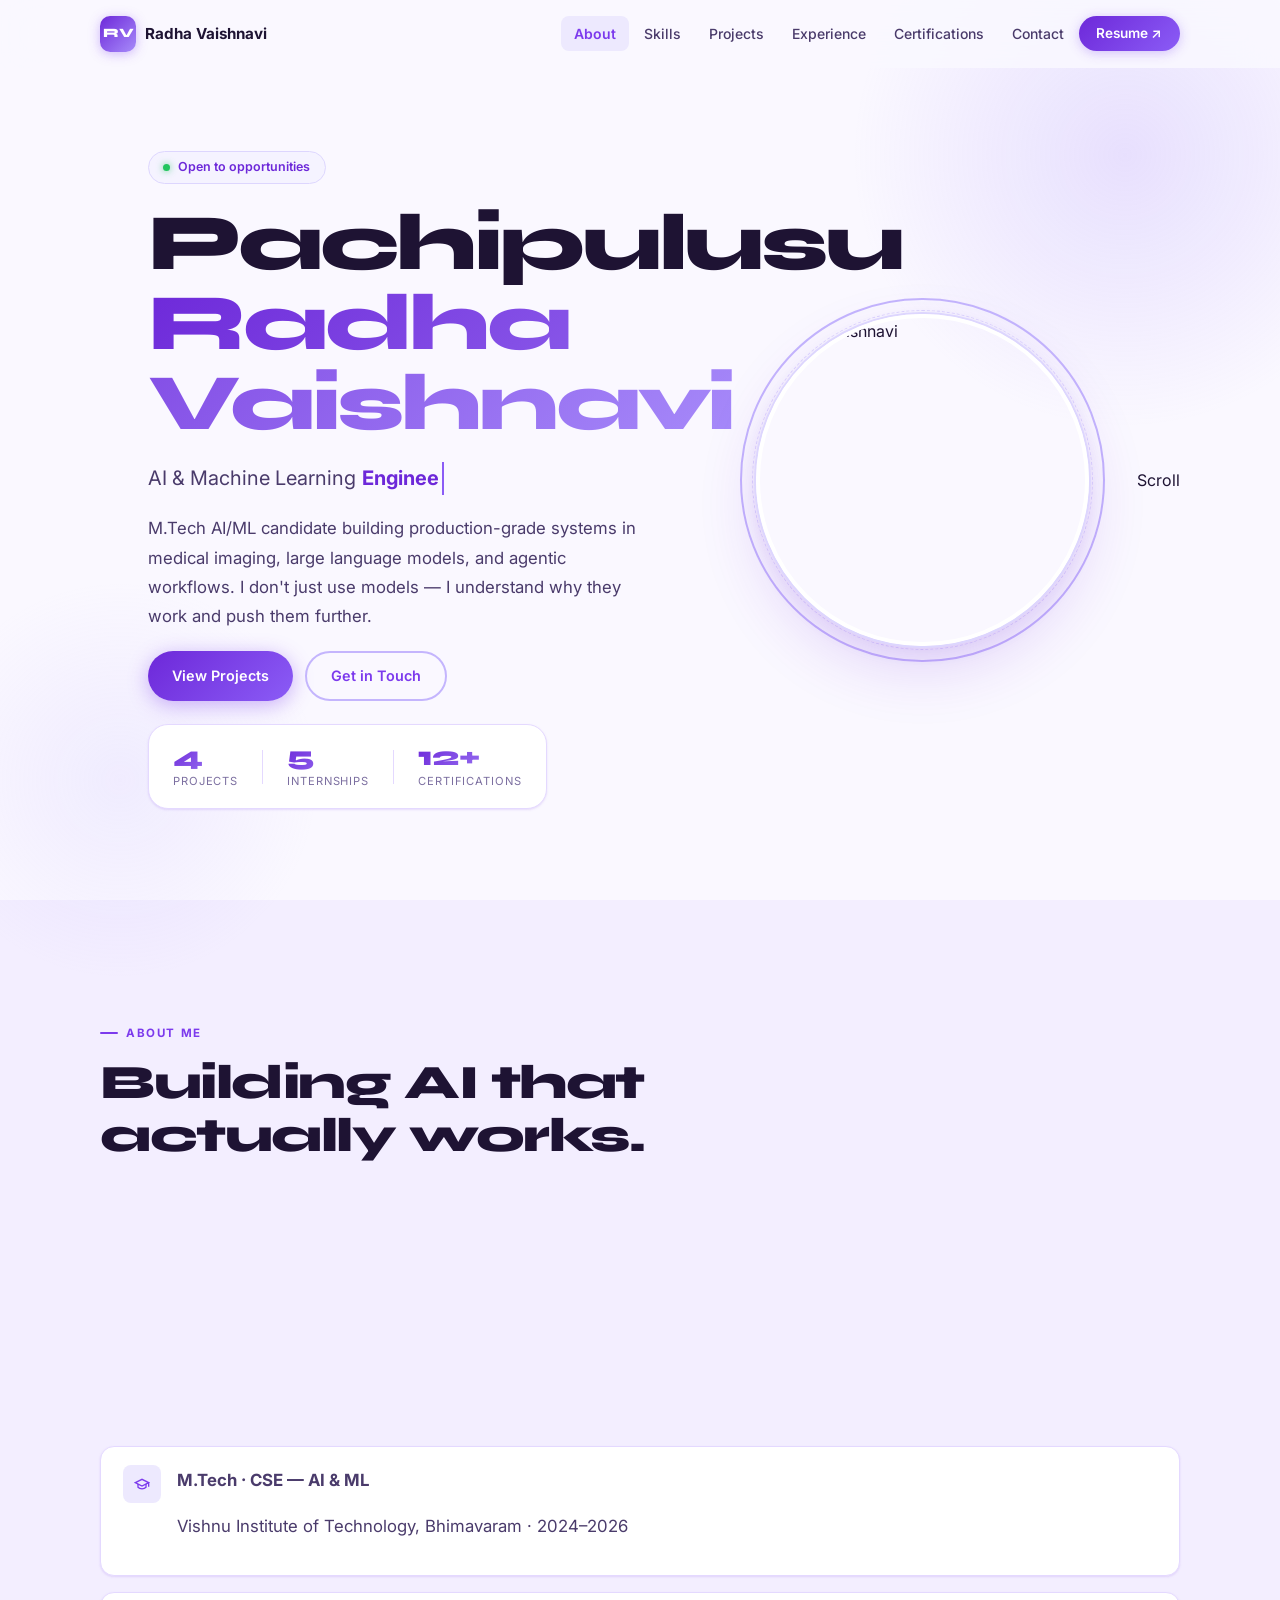
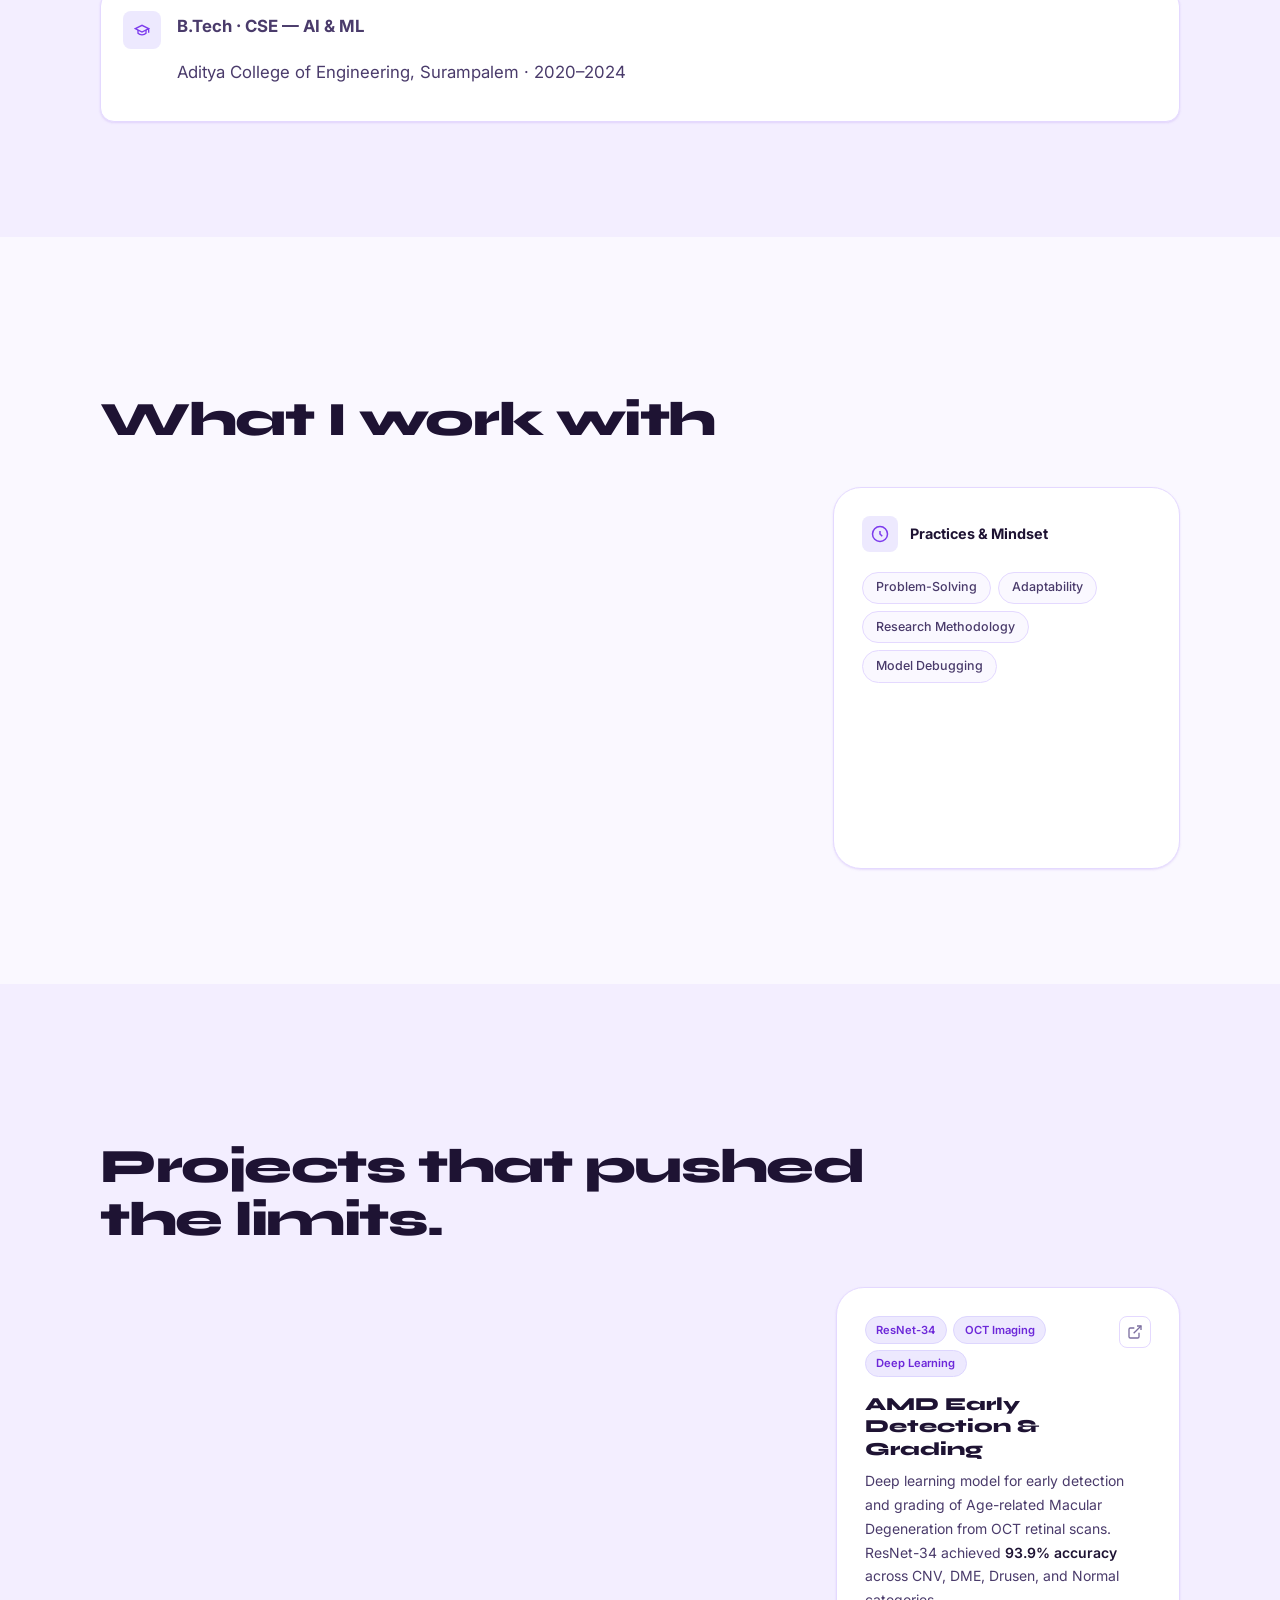
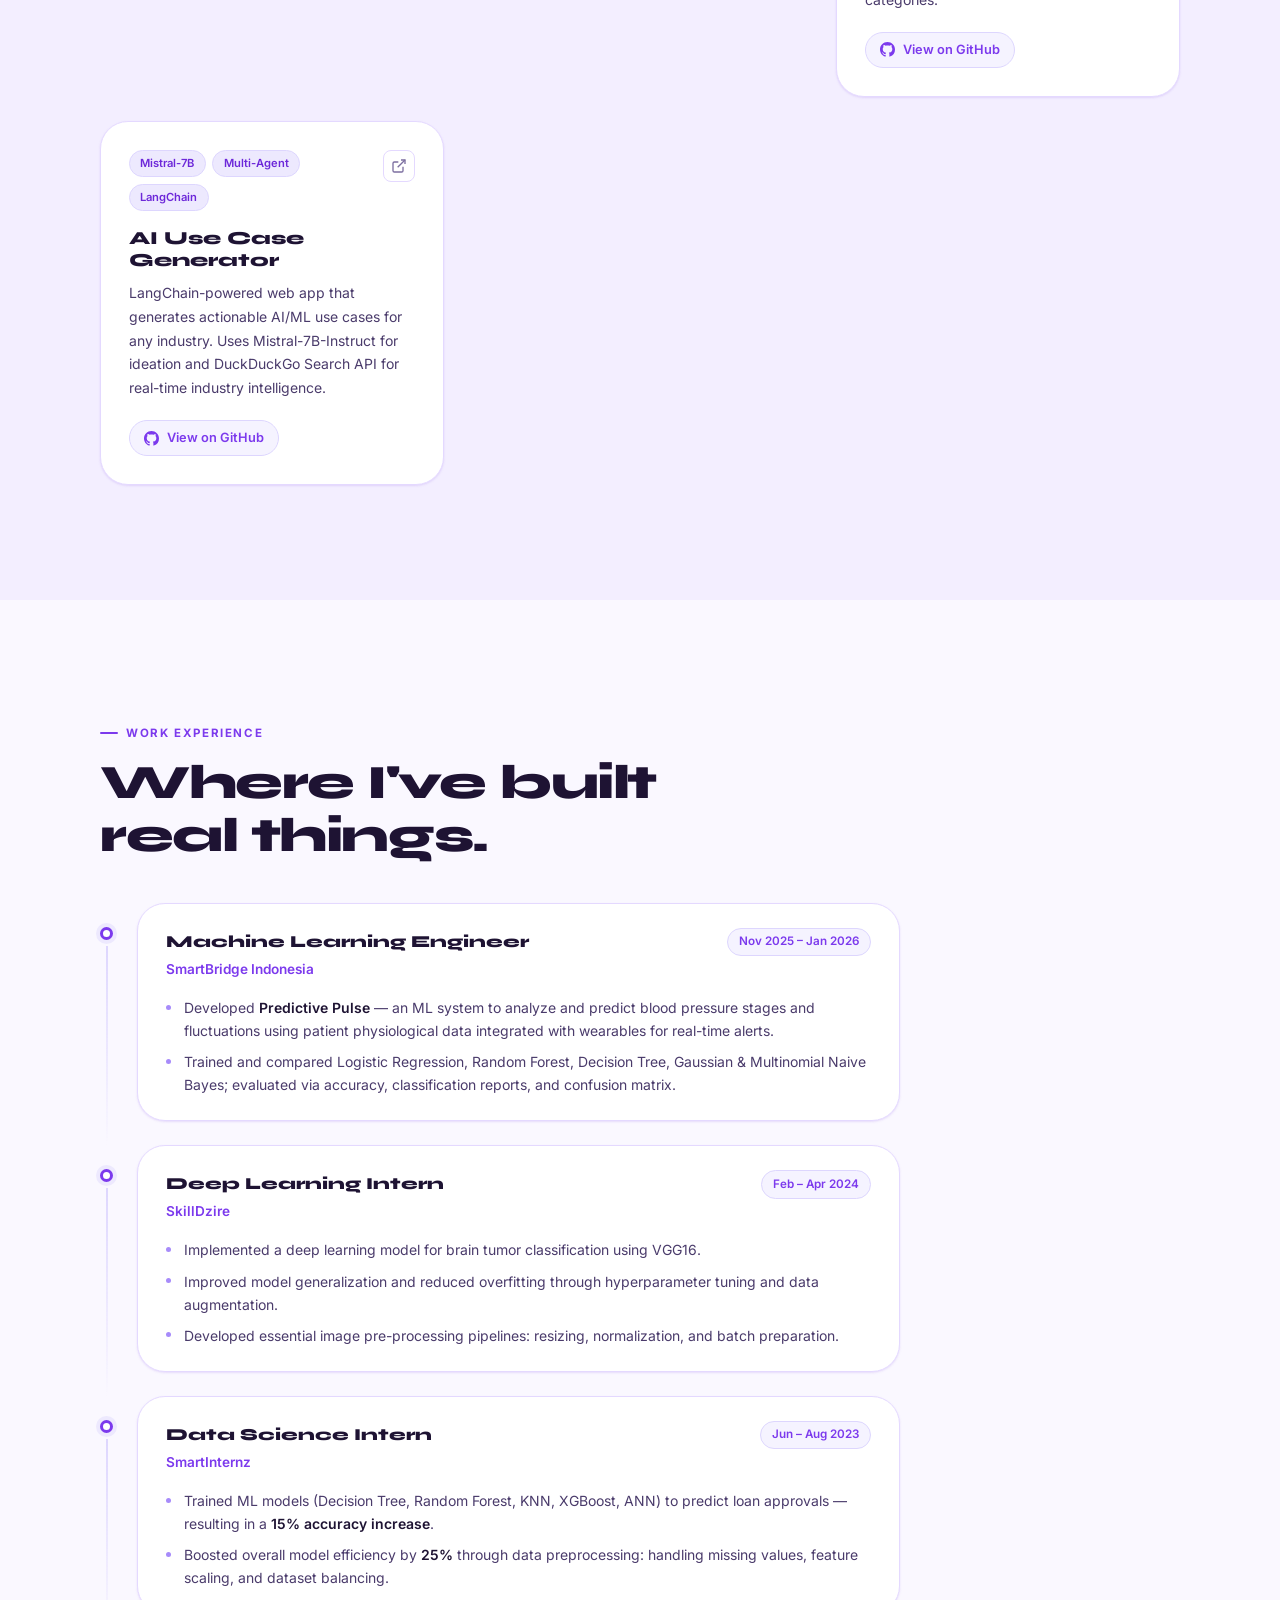
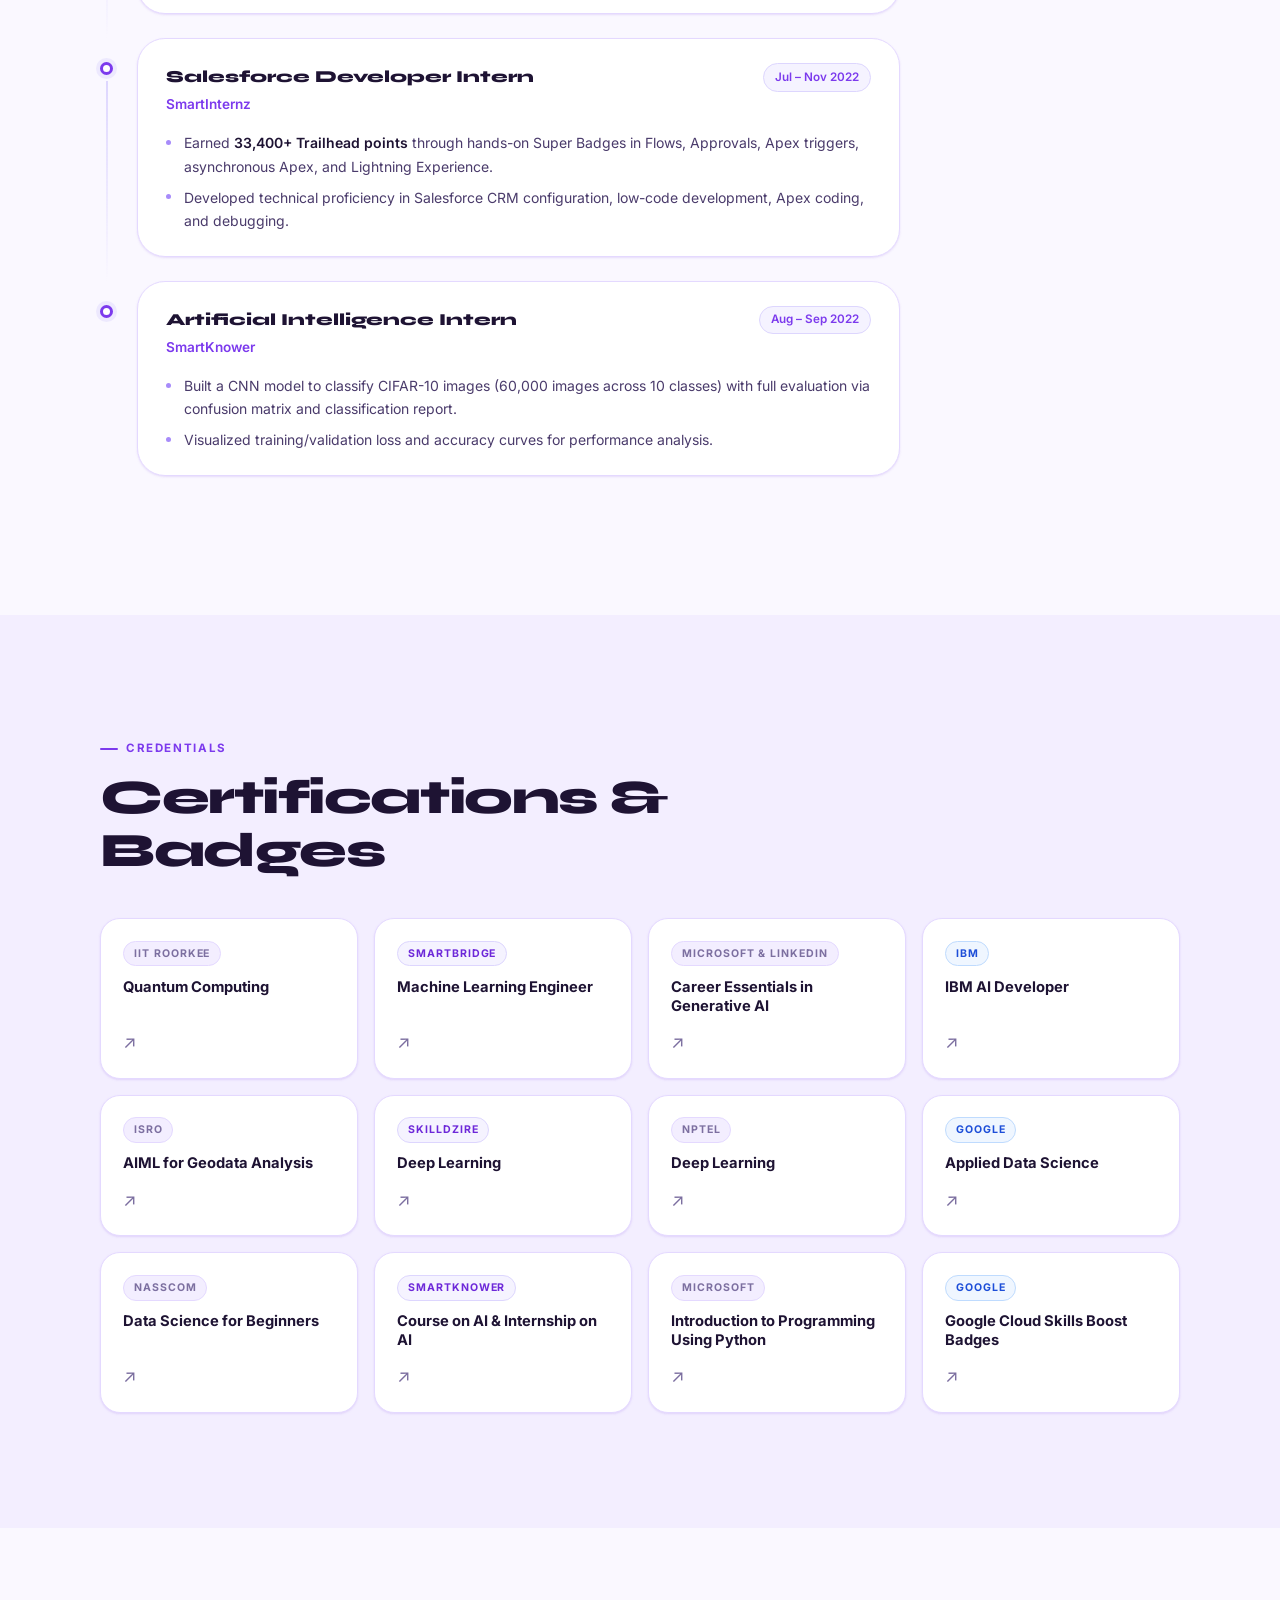
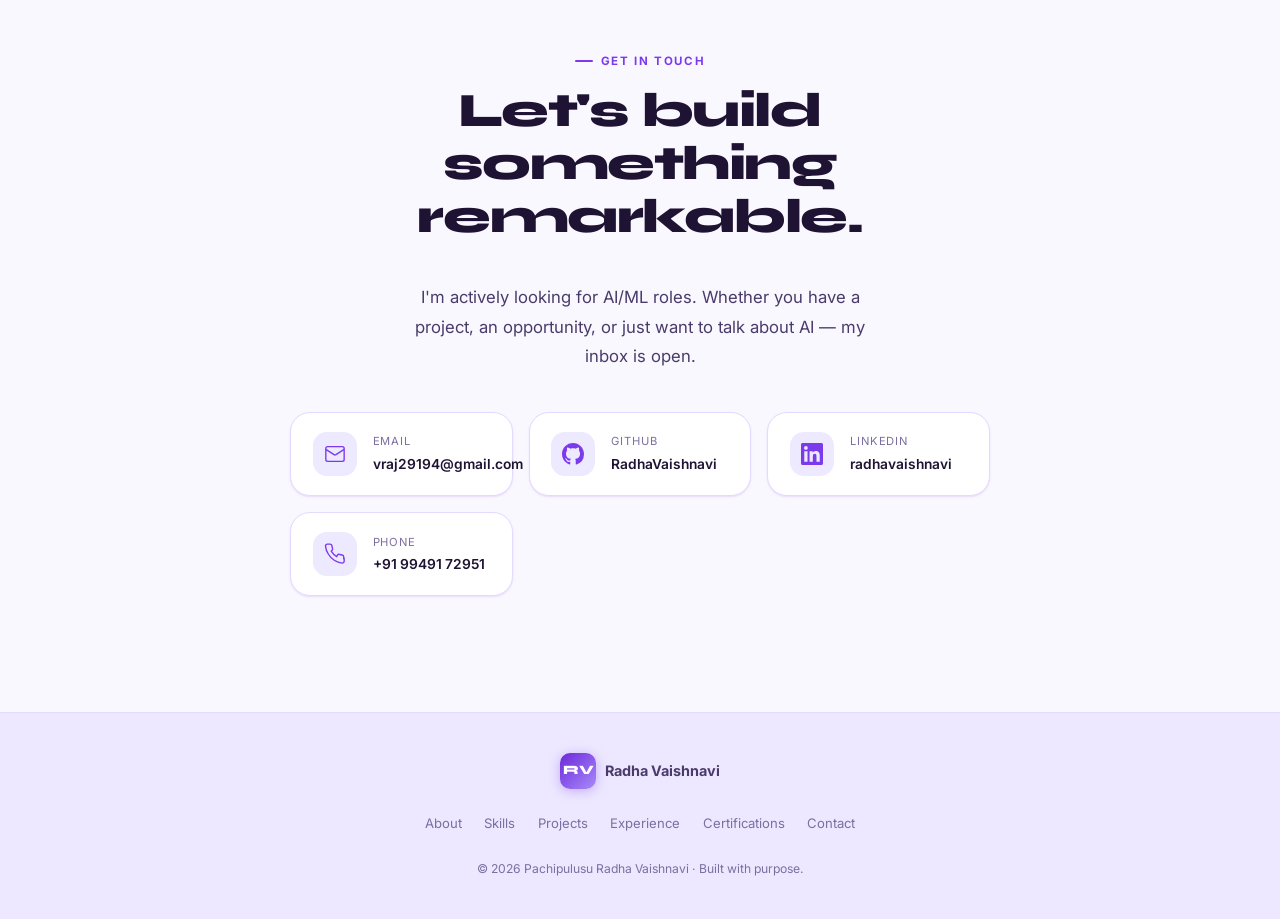
==== commit d9136de6: "Add files via upload" ====
--- a/index.html
+++ b/index.html
@@ -60,8 +60,8 @@
         I understand why they work and push them further.
       </p>
       <div class="hero-actions">
-        <a href="#projects" class="btn btn--primary">View Projects</a>
-        <a href="#contact" class="btn btn--ghost">Get in Touch</a>
+        <a href="#projects" class="btn btn-primary">View Projects</a>
+        <a href="#contact" class="btn btn-outline">Get in Touch</a>
       </div>
       <div class="hero-stats">
         <div class="stat">
@@ -93,12 +93,12 @@
   </section>
 
   <!-- ░░ ABOUT ░░ -->
-  <section id="about" class="section about-section reveal">
+  <section id="about" class="section section--alt">
     <div class="container">
-      <div class="section-label">About Me</div>
+      <div class="eyebrow">About Me</div>
       <div class="about-grid">
         <div class="about-text">
-          <h2 class="section-heading">Building AI that<br><span class="gradient-text">actually works.</span></h2>
+          <h2 class="h2">Building AI that<br><span class="gradient-text">actually works.</span></h2>
           <p>I'm someone who genuinely enjoys working with AI — not just using models, but understanding how and why they work. As an AI/ML postgraduate, I've built systems that work with images, text, and real-world data, especially in medical imaging and intelligent analysis.</p>
           <p>What drives me is the process: experimenting, improving, and figuring out what actually makes a model perform better. For me, AI isn't just a field of study — it's something I explore and push forward every day.</p>
           <div class="about-edu">
@@ -127,13 +127,13 @@
   </section>
 
   <!-- ░░ SKILLS ░░ -->
-  <section id="skills" class="section skills-section reveal">
+  <section id="skills" class="section">
     <div class="container">
-      <div class="section-label">Technical Skills</div>
-      <h2 class="section-heading">What I work with</h2>
+      <div class="eyebrow">Technical Skills</div>
+      <h2 class="h2">What I work with</h2>
       <div class="skills-groups">
 
-        <div class="skill-group reveal-child">
+        <div class="skill-group">
           <div class="skill-group-header">
             <div class="skill-group-icon">
               <svg width="18" height="18" viewBox="0 0 24 24" fill="none" stroke="currentColor" stroke-width="2"><rect x="3" y="3" width="7" height="7"/><rect x="14" y="3" width="7" height="7"/><rect x="14" y="14" width="7" height="7"/><rect x="3" y="14" width="7" height="7"/></svg>
@@ -152,7 +152,7 @@
           </div>
         </div>
 
-        <div class="skill-group reveal-child">
+        <div class="skill-group">
           <div class="skill-group-header">
             <div class="skill-group-icon">
               <svg width="18" height="18" viewBox="0 0 24 24" fill="none" stroke="currentColor" stroke-width="2"><path d="M12 2L2 7l10 5 10-5-10-5z"/><path d="M2 17l10 5 10-5"/><path d="M2 12l10 5 10-5"/></svg>
@@ -169,7 +169,7 @@
           </div>
         </div>
 
-        <div class="skill-group reveal-child">
+        <div class="skill-group">
           <div class="skill-group-header">
             <div class="skill-group-icon">
               <svg width="18" height="18" viewBox="0 0 24 24" fill="none" stroke="currentColor" stroke-width="2"><circle cx="12" cy="12" r="10"/><path d="M12 8v4l3 3"/></svg>
@@ -189,13 +189,13 @@
   </section>
 
   <!-- ░░ PROJECTS ░░ -->
-  <section id="projects" class="section projects-section reveal">
+  <section id="projects" class="section section--alt">
     <div class="container">
-      <div class="section-label">Selected Work</div>
-      <h2 class="section-heading">Projects that pushed<br><span class="gradient-text">the limits.</span></h2>
+      <div class="eyebrow">Selected Work</div>
+      <h2 class="h2">Projects that pushed<br><span class="gradient-text">the limits.</span></h2>
       <div class="projects-grid">
 
-        <article class="project-card reveal-child" data-index="01">
+        <article class="project-card" data-index="01">
           <div class="project-card-inner">
             <div class="project-card-top">
               <div class="project-tags">
@@ -221,7 +221,7 @@
           <div class="project-card-glow"></div>
         </article>
 
-        <article class="project-card reveal-child" data-index="02">
+        <article class="project-card" data-index="02">
           <div class="project-card-inner">
             <div class="project-card-top">
               <div class="project-tags">
@@ -246,7 +246,7 @@
           <div class="project-card-glow"></div>
         </article>
 
-        <article class="project-card reveal-child" data-index="03">
+        <article class="project-card" data-index="03">
           <div class="project-card-inner">
             <div class="project-card-top">
               <div class="project-tags">
@@ -271,7 +271,7 @@
           <div class="project-card-glow"></div>
         </article>
 
-        <article class="project-card reveal-child" data-index="04">
+        <article class="project-card" data-index="04">
           <div class="project-card-inner">
             <div class="project-card-top">
               <div class="project-tags">
@@ -301,13 +301,13 @@
   </section>
 
   <!-- ░░ EXPERIENCE ░░ -->
-  <section id="experience" class="section experience-section reveal">
+  <section id="experience" class="section">
     <div class="container">
-      <div class="section-label">Work Experience</div>
-      <h2 class="section-heading">Where I've built<br><span class="gradient-text">real things.</span></h2>
+      <div class="eyebrow">Work Experience</div>
+      <h2 class="h2">Where I've built<br><span class="gradient-text">real things.</span></h2>
       <div class="timeline">
 
-        <div class="timeline-item reveal-child">
+        <div class="timeline-item">
           <div class="timeline-marker">
             <div class="tl-dot"></div>
             <div class="tl-line"></div>
@@ -327,7 +327,7 @@
           </div>
         </div>
 
-        <div class="timeline-item reveal-child">
+        <div class="timeline-item">
           <div class="timeline-marker">
             <div class="tl-dot"></div>
             <div class="tl-line"></div>
@@ -348,7 +348,7 @@
           </div>
         </div>
 
-        <div class="timeline-item reveal-child">
+        <div class="timeline-item">
           <div class="timeline-marker">
             <div class="tl-dot"></div>
             <div class="tl-line"></div>
@@ -368,7 +368,7 @@
           </div>
         </div>
 
-        <div class="timeline-item reveal-child">
+        <div class="timeline-item">
           <div class="timeline-marker">
             <div class="tl-dot"></div>
             <div class="tl-line"></div>
@@ -388,7 +388,7 @@
           </div>
         </div>
 
-        <div class="timeline-item reveal-child">
+        <div class="timeline-item">
           <div class="timeline-marker">
             <div class="tl-dot"></div>
           </div>
@@ -412,79 +412,79 @@
   </section>
 
   <!-- ░░ CERTIFICATIONS ░░ -->
-  <section id="certifications" class="section certs-section reveal">
+  <section id="certifications" class="section section--alt">
     <div class="container">
-      <div class="section-label">Credentials</div>
-      <h2 class="section-heading">Certifications &amp;<br><span class="gradient-text">Badges</span></h2>
+      <div class="eyebrow">Credentials</div>
+      <h2 class="h2">Certifications &amp;<br><span class="gradient-text">Badges</span></h2>
       <div class="certs-grid">
 
-        <a href="https://drive.google.com/file/d/1_wHzadzHsIWVzP9xNH_dWdn2D4ra5awV/view?usp=sharing" class="cert-card reveal-child" target="_blank" rel="noopener noreferrer">
+        <a href="https://drive.google.com/file/d/1_wHzadzHsIWVzP9xNH_dWdn2D4ra5awV/view?usp=sharing" class="cert-card" target="_blank" rel="noopener noreferrer">
           <div class="cert-issuer-badge">IIT Roorkee</div>
           <h3 class="cert-name">Quantum Computing</h3>
           <span class="cert-arrow">↗</span>
         </a>
 
-        <a href="https://drive.google.com/file/d/1fStXoIJBll-LjmxOKt0-0YmOwMZtNBQD/view" class="cert-card reveal-child" target="_blank" rel="noopener noreferrer">
+        <a href="https://drive.google.com/file/d/1fStXoIJBll-LjmxOKt0-0YmOwMZtNBQD/view" class="cert-card" target="_blank" rel="noopener noreferrer">
           <div class="cert-issuer-badge cert-issuer-badge--purple">SmartBridge</div>
           <h3 class="cert-name">Machine Learning Engineer</h3>
           <span class="cert-arrow">↗</span>
         </a>
 
-        <a href="https://drive.google.com/file/d/1jESImU77rNAnDYT5D4kSoxFht3Jx-q8l/view" class="cert-card reveal-child" target="_blank" rel="noopener noreferrer">
+        <a href="https://drive.google.com/file/d/1jESImU77rNAnDYT5D4kSoxFht3Jx-q8l/view" class="cert-card" target="_blank" rel="noopener noreferrer">
           <div class="cert-issuer-badge">Microsoft &amp; LinkedIn</div>
           <h3 class="cert-name">Career Essentials in Generative AI</h3>
           <span class="cert-arrow">↗</span>
         </a>
 
-        <a href="https://www.coursera.org/account/accomplishments/professional-cert/A66DIW8MG3JM" class="cert-card reveal-child" target="_blank" rel="noopener noreferrer">
+        <a href="https://www.coursera.org/account/accomplishments/professional-cert/A66DIW8MG3JM" class="cert-card" target="_blank" rel="noopener noreferrer">
           <div class="cert-issuer-badge cert-issuer-badge--blue">IBM</div>
           <h3 class="cert-name">IBM AI Developer</h3>
           <span class="cert-arrow">↗</span>
         </a>
 
-        <a href="https://drive.google.com/file/d/1O4HPdnnLZbnqToHDqicabntYwKYiN0Ek/view" class="cert-card reveal-child" target="_blank" rel="noopener noreferrer">
+        <a href="https://drive.google.com/file/d/1O4HPdnnLZbnqToHDqicabntYwKYiN0Ek/view" class="cert-card" target="_blank" rel="noopener noreferrer">
           <div class="cert-issuer-badge">ISRO</div>
           <h3 class="cert-name">AIML for Geodata Analysis</h3>
           <span class="cert-arrow">↗</span>
         </a>
 
-        <a href="https://drive.google.com/file/d/1LNFP3LuMr8T3D3ZKXvOTou5GU6j5N4ZR/view" class="cert-card reveal-child" target="_blank" rel="noopener noreferrer">
+        <a href="https://drive.google.com/file/d/1LNFP3LuMr8T3D3ZKXvOTou5GU6j5N4ZR/view" class="cert-card" target="_blank" rel="noopener noreferrer">
           <div class="cert-issuer-badge cert-issuer-badge--purple">SkillDzire</div>
           <h3 class="cert-name">Deep Learning</h3>
           <span class="cert-arrow">↗</span>
         </a>
 
-        <a href="https://drive.google.com/file/d/1t94eqRad37-lAe4sRpHt652JZpQoeYC8/view" class="cert-card reveal-child" target="_blank" rel="noopener noreferrer">
+        <a href="https://drive.google.com/file/d/1t94eqRad37-lAe4sRpHt652JZpQoeYC8/view" class="cert-card" target="_blank" rel="noopener noreferrer">
           <div class="cert-issuer-badge">NPTEL</div>
           <h3 class="cert-name">Deep Learning</h3>
           <span class="cert-arrow">↗</span>
         </a>
 
-        <a href="https://drive.google.com/file/d/1cod5lmINfrcsKXz-7qcVLptt34Ib254z/view" class="cert-card reveal-child" target="_blank" rel="noopener noreferrer">
+        <a href="https://drive.google.com/file/d/1cod5lmINfrcsKXz-7qcVLptt34Ib254z/view" class="cert-card" target="_blank" rel="noopener noreferrer">
           <div class="cert-issuer-badge cert-issuer-badge--blue">Google</div>
           <h3 class="cert-name">Applied Data Science</h3>
           <span class="cert-arrow">↗</span>
         </a>
 
-        <a href="https://drive.google.com/file/d/15ppHUHr1LWNTRX0bep6r-QgRfmQbd1Fy/view" class="cert-card reveal-child" target="_blank" rel="noopener noreferrer">
+        <a href="https://drive.google.com/file/d/15ppHUHr1LWNTRX0bep6r-QgRfmQbd1Fy/view" class="cert-card" target="_blank" rel="noopener noreferrer">
           <div class="cert-issuer-badge">nasscom</div>
           <h3 class="cert-name">Data Science for Beginners</h3>
           <span class="cert-arrow">↗</span>
         </a>
 
-        <a href="https://drive.google.com/file/d/1wNRNAuV7ge-T4AvLQTtlXW9HwU7QnNw7/view" class="cert-card reveal-child" target="_blank" rel="noopener noreferrer">
+        <a href="https://drive.google.com/file/d/1wNRNAuV7ge-T4AvLQTtlXW9HwU7QnNw7/view" class="cert-card" target="_blank" rel="noopener noreferrer">
           <div class="cert-issuer-badge cert-issuer-badge--purple">SmartKnower</div>
           <h3 class="cert-name">Course on AI &amp; Internship on AI</h3>
           <span class="cert-arrow">↗</span>
         </a>
 
-        <a href="https://drive.google.com/file/d/1W9ySEqTiD_eTTuJVMiAfoON_VKB_CnsF/view" class="cert-card reveal-child" target="_blank" rel="noopener noreferrer">
+        <a href="https://drive.google.com/file/d/1W9ySEqTiD_eTTuJVMiAfoON_VKB_CnsF/view" class="cert-card" target="_blank" rel="noopener noreferrer">
           <div class="cert-issuer-badge">Microsoft</div>
           <h3 class="cert-name">Introduction to Programming Using Python</h3>
           <span class="cert-arrow">↗</span>
         </a>
 
-        <a href="https://www.skills.google/public_profiles/7a818060-bca4-476a-940a-b8166c2a7620" class="cert-card reveal-child" target="_blank" rel="noopener noreferrer">
+        <a href="https://www.skills.google/public_profiles/7a818060-bca4-476a-940a-b8166c2a7620" class="cert-card" target="_blank" rel="noopener noreferrer">
           <div class="cert-issuer-badge cert-issuer-badge--blue">Google</div>
           <h3 class="cert-name">Google Cloud Skills Boost Badges</h3>
           <span class="cert-arrow">↗</span>
@@ -495,11 +495,11 @@
   </section>
 
   <!-- ░░ CONTACT ░░ -->
-  <section id="contact" class="section contact-section reveal">
+  <section id="contact" class="section">
     <div class="container">
       <div class="contact-inner">
-        <div class="section-label">Get in Touch</div>
-        <h2 class="section-heading contact-heading">Let's build something<br><span class="gradient-text">remarkable.</span></h2>
+        <div class="eyebrow">Get in Touch</div>
+        <h2 class="h2 contact-heading">Let's build something<br><span class="gradient-text">remarkable.</span></h2>
         <p class="contact-sub">I'm actively looking for AI/ML roles. Whether you have a project, an opportunity, or just want to talk about AI — my inbox is open.</p>
         <div class="contact-links">
           <a href="mailto:vraj29194@gmail.com" class="contact-card">
--- a/styles.css
+++ b/styles.css
@@ -1,57 +1,68 @@
 /* ============================================================
-   RADHA VAISHNAVI PORTFOLIO — STYLES
-   Design: Dark hybrid, electric violet accent, Syne + Inter
+   RADHA VAISHNAVI — LIGHT PURPLE THEME
+   Clean, bright, AI/ML premium portfolio
    ============================================================ */
 
-/* ── Reset & Base ─────────────────────────────────────────── */
 *, *::before, *::after { box-sizing: border-box; margin: 0; padding: 0; }
 
 :root {
-  /* Colors */
-  --bg:           #09090b;
-  --bg-2:         #0f0f14;
-  --bg-3:         #141420;
-  --surface:      #16161e;
-  --surface-2:    #1c1c28;
-  --border:       rgba(139, 92, 246, 0.15);
-  --border-sub:   rgba(255,255,255,0.06);
-
-  --purple:       #8b5cf6;
-  --purple-light: #a78bfa;
-  --purple-dim:   rgba(139,92,246,0.12);
-  --purple-glow:  rgba(139,92,246,0.35);
-
-  --text:         #f4f4f5;
-  --text-2:       #a1a1aa;
-  --text-3:       #71717a;
-
-  /* Type */
+  /* ── Light purple palette ── */
+  --bg:           #faf8ff;
+  --bg-2:         #f3eeff;
+  --bg-3:         #ede8ff;
+
+  --surface:      #ffffff;
+  --surface-2:    #f8f5ff;
+
+  --purple-900:   #3b0764;
+  --purple-800:   #5b21b6;
+  --purple-700:   #6d28d9;
+  --purple-600:   #7c3aed;
+  --purple-500:   #8b5cf6;
+  --purple-400:   #a78bfa;
+  --purple-300:   #c4b5fd;
+  --purple-200:   #ddd6fe;
+  --purple-100:   #ede9fe;
+  --purple-50:    #f5f3ff;
+
+  --accent:       #7c3aed;
+  --accent-light: #8b5cf6;
+  --accent-hover: #6d28d9;
+
+  --border:       #e4d9ff;
+  --border-2:     #d4bbff;
+
+  --text:         #1e1333;
+  --text-2:       #4a3b6b;
+  --text-3:       #7c6fa0;
+  --text-inv:     #ffffff;
+
   --font-display: 'Syne', sans-serif;
   --font-body:    'Inter', sans-serif;
 
-  /* Spacing */
-  --section-py:   clamp(5rem, 10vw, 9rem);
-  --container:    1200px;
+  --section-py:   clamp(4.5rem, 9vw, 8rem);
+  --container:    1160px;
   --nav-h:        68px;
 
-  /* Radius */
   --r-sm:   8px;
   --r-md:   14px;
   --r-lg:   20px;
+  --r-xl:   28px;
   --r-full: 9999px;
 
-  /* Transitions */
-  --ease:   cubic-bezier(0.16, 1, 0.3, 1);
-  --t-fast: 150ms var(--ease);
-  --t-mid:  300ms var(--ease);
-  --t-slow: 600ms var(--ease);
+  --shadow-sm: 0 1px 3px rgba(109,40,217,0.08), 0 1px 2px rgba(109,40,217,0.06);
+  --shadow-md: 0 4px 16px rgba(109,40,217,0.10), 0 2px 6px rgba(109,40,217,0.07);
+  --shadow-lg: 0 12px 40px rgba(109,40,217,0.13), 0 4px 12px rgba(109,40,217,0.08);
+  --shadow-xl: 0 24px 60px rgba(109,40,217,0.16), 0 8px 20px rgba(109,40,217,0.10);
+
+  --ease: cubic-bezier(0.16, 1, 0.3, 1);
+  --t:    0.25s var(--ease);
 }
 
 html {
   scroll-behavior: smooth;
   scroll-padding-top: var(--nav-h);
   -webkit-font-smoothing: antialiased;
-  text-rendering: optimizeLegibility;
 }
 
 body {
@@ -64,98 +75,94 @@
 }
 
 img { display: block; max-width: 100%; }
-a { color: inherit; text-decoration: none; }
-ul { list-style: none; }
+a   { color: inherit; text-decoration: none; }
+ul  { list-style: none; }
 strong { color: var(--text); font-weight: 600; }
 
-/* ── Scrollbar ───────────────────────────────────────────── */
 ::-webkit-scrollbar { width: 6px; }
 ::-webkit-scrollbar-track { background: var(--bg); }
-::-webkit-scrollbar-thumb { background: rgba(139,92,246,0.4); border-radius: 3px; }
-
-/* ── Selection ───────────────────────────────────────────── */
-::selection { background: rgba(139,92,246,0.3); color: #fff; }
-
-/* ── Container ───────────────────────────────────────────── */
+::-webkit-scrollbar-thumb { background: var(--purple-300); border-radius: 3px; }
+::selection { background: var(--purple-200); color: var(--purple-800); }
+
 .container {
   width: 100%;
   max-width: var(--container);
   margin: 0 auto;
-  padding: 0 clamp(1.25rem, 5vw, 3rem);
-}
-
-/* ── Section base ────────────────────────────────────────── */
+  padding: 0 clamp(1.25rem, 5vw, 2.5rem);
+}
+
 .section { padding: var(--section-py) 0; }
-.section:nth-child(even) { background: var(--bg-2); }
-
-/* ── Typography helpers ───────────────────────────────────── */
-.section-label {
+.section--alt { background: var(--bg-2); }
+
+/* ── Typography helpers ── */
+.eyebrow {
   display: inline-flex;
   align-items: center;
   gap: 0.5rem;
-  font-size: 0.75rem;
-  font-weight: 600;
-  letter-spacing: 0.12em;
+  font-size: 0.72rem;
+  font-weight: 700;
+  letter-spacing: 0.14em;
   text-transform: uppercase;
-  color: var(--purple-light);
-  margin-bottom: 1rem;
-}
-.section-label::before {
+  color: var(--accent);
+  margin-bottom: 0.9rem;
+}
+.eyebrow::before {
   content: '';
   display: block;
-  width: 20px; height: 1.5px;
-  background: var(--purple);
-}
-
-.section-heading {
+  width: 18px; height: 2px;
+  border-radius: 1px;
+  background: var(--accent);
+}
+
+.h2 {
   font-family: var(--font-display);
-  font-size: clamp(2rem, 4.5vw, 3.2rem);
+  font-size: clamp(1.85rem, 4vw, 3rem);
   font-weight: 800;
   line-height: 1.1;
   letter-spacing: -0.03em;
   color: var(--text);
-  margin-bottom: 3rem;
-}
-
-.gradient-text {
-  background: linear-gradient(135deg, var(--purple) 0%, var(--purple-light) 60%, #c4b5fd 100%);
+  margin-bottom: 2.5rem;
+}
+
+.grad {
+  background: linear-gradient(135deg, var(--purple-700), var(--purple-500));
   -webkit-background-clip: text;
   -webkit-text-fill-color: transparent;
   background-clip: text;
 }
 
-/* ── Buttons ─────────────────────────────────────────────── */
+/* ── Buttons ── */
 .btn {
   display: inline-flex;
   align-items: center;
-  gap: 0.5rem;
+  gap: 0.45rem;
   padding: 0.7rem 1.5rem;
   border-radius: var(--r-full);
-  font-family: var(--font-body);
   font-size: 0.9rem;
-  font-weight: 500;
+  font-weight: 600;
   cursor: pointer;
-  transition: var(--t-mid);
+  transition: var(--t);
   white-space: nowrap;
-}
-.btn--primary {
-  background: linear-gradient(135deg, var(--purple), #7c3aed);
+  border: none;
+}
+.btn-primary {
+  background: linear-gradient(135deg, var(--purple-700), var(--purple-500));
   color: #fff;
-  box-shadow: 0 0 24px rgba(139,92,246,0.35);
-}
-.btn--primary:hover {
+  box-shadow: 0 4px 20px rgba(124,58,237,0.38);
+}
+.btn-primary:hover {
   transform: translateY(-2px);
-  box-shadow: 0 0 36px rgba(139,92,246,0.55);
-}
-.btn--ghost {
+  box-shadow: 0 8px 28px rgba(124,58,237,0.48);
+}
+.btn-outline {
   background: transparent;
-  color: var(--text-2);
-  border: 1px solid var(--border-sub);
-}
-.btn--ghost:hover {
-  border-color: var(--purple);
-  color: var(--text);
-  background: var(--purple-dim);
+  color: var(--accent);
+  border: 2px solid var(--purple-300);
+}
+.btn-outline:hover {
+  border-color: var(--accent);
+  background: var(--purple-50);
+  transform: translateY(-2px);
 }
 
 /* ═══════════════════════════════════════════════════════════
@@ -165,16 +172,17 @@
   position: fixed;
   top: 0; left: 0; right: 0;
   height: var(--nav-h);
-  z-index: 1000;
-  transition: background var(--t-mid), box-shadow var(--t-mid);
+  z-index: 999;
+  background: rgba(250,248,255,0.85);
+  backdrop-filter: blur(18px);
+  -webkit-backdrop-filter: blur(18px);
+  border-bottom: 1px solid transparent;
+  transition: border-color 0.3s, box-shadow 0.3s;
 }
 #site-header.scrolled {
-  background: rgba(9,9,11,0.85);
-  backdrop-filter: blur(20px);
-  -webkit-backdrop-filter: blur(20px);
-  box-shadow: 0 1px 0 var(--border-sub);
-}
-
+  border-color: var(--border);
+  box-shadow: 0 2px 20px rgba(109,40,217,0.07);
+}
 .nav-inner {
   display: flex;
   align-items: center;
@@ -182,14 +190,13 @@
   height: 100%;
   max-width: var(--container);
   margin: 0 auto;
-  padding: 0 clamp(1.25rem, 5vw, 3rem);
-}
-
+  padding: 0 clamp(1.25rem, 5vw, 2.5rem);
+}
 .nav-logo {
   display: flex;
   align-items: center;
-  gap: 0.6rem;
-  font-weight: 600;
+  gap: 0.55rem;
+  font-weight: 700;
   font-size: 0.95rem;
   color: var(--text);
 }
@@ -197,53 +204,47 @@
   display: flex;
   align-items: center;
   justify-content: center;
-  width: 34px; height: 34px;
-  border-radius: var(--r-sm);
-  background: linear-gradient(135deg, var(--purple), #7c3aed);
+  width: 36px; height: 36px;
+  border-radius: 10px;
+  background: linear-gradient(135deg, var(--purple-700), var(--purple-400));
   font-family: var(--font-display);
-  font-size: 0.85rem;
   font-weight: 800;
+  font-size: 0.8rem;
   color: #fff;
+  box-shadow: 0 2px 12px rgba(124,58,237,0.35);
   flex-shrink: 0;
 }
-.logo-text { color: var(--text); }
-
 .nav-links {
   display: flex;
   align-items: center;
-  gap: 0.25rem;
+  gap: 0.15rem;
 }
 .nav-links li a {
   display: block;
-  padding: 0.4rem 0.75rem;
+  padding: 0.4rem 0.8rem;
   font-size: 0.875rem;
-  font-weight: 450;
+  font-weight: 500;
   color: var(--text-2);
   border-radius: var(--r-sm);
-  transition: var(--t-fast);
-}
-.nav-links li a:hover,
-.nav-links li a.active {
-  color: var(--text);
-  background: rgba(255,255,255,0.06);
-}
-.nav-links li a.active { color: var(--purple-light); }
-
+  transition: var(--t);
+}
+.nav-links li a:hover  { color: var(--accent); background: var(--purple-50); }
+.nav-links li a.active { color: var(--accent); background: var(--purple-100); font-weight: 600; }
 .nav-resume-btn {
-  background: var(--purple-dim) !important;
-  border: 1px solid var(--border) !important;
-  color: var(--purple-light) !important;
+  padding: 0.42rem 1.1rem !important;
   border-radius: var(--r-full) !important;
-  padding: 0.4rem 1rem !important;
-  font-weight: 500 !important;
-  transition: var(--t-mid) !important;
+  background: linear-gradient(135deg, var(--purple-700), var(--purple-500)) !important;
+  color: #fff !important;
+  font-weight: 600 !important;
+  font-size: 0.85rem !important;
+  box-shadow: 0 2px 12px rgba(124,58,237,0.3) !important;
+  transition: var(--t) !important;
 }
 .nav-resume-btn:hover {
-  background: var(--purple) !important;
-  color: #fff !important;
-  border-color: var(--purple) !important;
-}
-
+  transform: translateY(-1px) !important;
+  box-shadow: 0 4px 18px rgba(124,58,237,0.42) !important;
+  background: linear-gradient(135deg, var(--purple-800), var(--purple-600)) !important;
+}
 .nav-hamburger {
   display: none;
   flex-direction: column;
@@ -258,7 +259,7 @@
   width: 22px; height: 2px;
   background: var(--text-2);
   border-radius: 2px;
-  transition: var(--t-mid);
+  transition: var(--t);
 }
 .nav-hamburger.open span:nth-child(1) { transform: translateY(7px) rotate(45deg); }
 .nav-hamburger.open span:nth-child(2) { opacity: 0; }
@@ -268,57 +269,41 @@
    HERO
 ═══════════════════════════════════════════════════════════ */
 .hero-section {
-  position: relative;
   min-height: 100svh;
   display: flex;
   align-items: center;
-  padding: calc(var(--nav-h) + 4rem) clamp(1.25rem, 5vw, 3rem) 5rem;
+  padding: calc(var(--nav-h) + 3.5rem) clamp(1.25rem, 5vw, 2.5rem) 4rem;
   max-width: var(--container);
   margin: 0 auto;
   gap: 3rem;
-  overflow: hidden;
-}
-
-.hero-bg {
+  position: relative;
+}
+/* Decorative blobs — behind everything, not affecting layout */
+body::before {
+  content: '';
   position: fixed;
-  inset: 0;
+  top: -120px; right: -120px;
+  width: 550px; height: 550px;
+  border-radius: 50%;
+  background: radial-gradient(circle, rgba(167,139,250,0.22), transparent 70%);
   pointer-events: none;
-  z-index: -1;
-}
-.hero-orb {
-  position: absolute;
+  z-index: 0;
+  animation: blobFloat 14s ease-in-out infinite;
+}
+body::after {
+  content: '';
+  position: fixed;
+  bottom: -80px; left: -80px;
+  width: 400px; height: 400px;
   border-radius: 50%;
-  filter: blur(80px);
-  opacity: 0.18;
-}
-.hero-orb--1 {
-  width: 600px; height: 600px;
-  background: radial-gradient(circle, #7c3aed, transparent);
-  top: -200px; right: -100px;
-  animation: orbFloat1 12s ease-in-out infinite;
-}
-.hero-orb--2 {
-  width: 400px; height: 400px;
-  background: radial-gradient(circle, #4c1d95, transparent);
-  bottom: -100px; left: -100px;
-  animation: orbFloat2 15s ease-in-out infinite;
-}
-@keyframes orbFloat1 {
+  background: radial-gradient(circle, rgba(196,181,253,0.18), transparent 70%);
+  pointer-events: none;
+  z-index: 0;
+  animation: blobFloat 18s ease-in-out infinite reverse;
+}
+@keyframes blobFloat {
   0%,100% { transform: translate(0,0) scale(1); }
-  50%      { transform: translate(-30px, 40px) scale(1.05); }
-}
-@keyframes orbFloat2 {
-  0%,100% { transform: translate(0,0) scale(1); }
-  50%      { transform: translate(30px, -30px) scale(1.08); }
-}
-.hero-grid {
-  position: absolute;
-  inset: 0;
-  background-image:
-    linear-gradient(rgba(139,92,246,0.04) 1px, transparent 1px),
-    linear-gradient(90deg, rgba(139,92,246,0.04) 1px, transparent 1px);
-  background-size: 60px 60px;
-  mask-image: radial-gradient(ellipse 70% 70% at 50% 50%, black 30%, transparent 100%);
+  50%      { transform: translate(-20px, 25px) scale(1.04); }
 }
 
 .hero-content {
@@ -327,11 +312,13 @@
   display: flex;
   flex-direction: column;
   align-items: flex-start;
-  gap: 1.25rem;
-  animation: heroFadeUp 0.9s var(--ease) both;
-}
-@keyframes heroFadeUp {
-  from { opacity: 0; transform: translateY(30px); }
+  gap: 1.2rem;
+  position: relative;
+  z-index: 1;
+  animation: fadeUp 0.8s var(--ease) both;
+}
+@keyframes fadeUp {
+  from { opacity: 0; transform: translateY(28px); }
   to   { opacity: 1; transform: translateY(0); }
 }
 
@@ -339,29 +326,29 @@
   display: inline-flex;
   align-items: center;
   gap: 0.5rem;
-  padding: 0.35rem 0.9rem;
+  padding: 0.32rem 0.9rem;
   border-radius: var(--r-full);
-  border: 1px solid rgba(139,92,246,0.35);
-  background: rgba(139,92,246,0.08);
+  border: 1.5px solid var(--purple-200);
+  background: var(--purple-50);
   font-size: 0.78rem;
-  font-weight: 500;
-  color: var(--purple-light);
+  font-weight: 600;
+  color: var(--purple-700);
 }
 .hero-badge-dot {
   width: 7px; height: 7px;
   border-radius: 50%;
-  background: #4ade80;
-  box-shadow: 0 0 8px #4ade80;
-  animation: pulse 2s ease-in-out infinite;
-}
-@keyframes pulse {
-  0%,100% { opacity: 1; transform: scale(1); }
-  50%      { opacity: 0.6; transform: scale(1.3); }
+  background: #22c55e;
+  box-shadow: 0 0 7px rgba(34,197,94,0.7);
+  animation: blink 2s ease-in-out infinite;
+}
+@keyframes blink {
+  0%,100% { opacity: 1; }
+  50%      { opacity: 0.5; transform: scale(1.25); }
 }
 
 .hero-name {
   font-family: var(--font-display);
-  font-size: clamp(2.6rem, 7vw, 5.5rem);
+  font-size: clamp(2.4rem, 6.5vw, 5rem);
   font-weight: 800;
   line-height: 1.0;
   letter-spacing: -0.04em;
@@ -369,33 +356,32 @@
 }
 .hero-name em {
   font-style: normal;
-  background: linear-gradient(135deg, #fff 0%, var(--purple-light) 100%);
+  background: linear-gradient(135deg, var(--purple-700) 0%, var(--purple-400) 100%);
   -webkit-background-clip: text;
   -webkit-text-fill-color: transparent;
   background-clip: text;
 }
 
 .hero-role {
-  display: flex;
-  align-items: center;
-  gap: 0.5rem;
-  font-size: clamp(1rem, 2.5vw, 1.3rem);
+  font-size: clamp(1rem, 2.2vw, 1.25rem);
   font-weight: 400;
   color: var(--text-2);
-}
-.role-prefix { color: var(--text-2); }
+  display: flex;
+  align-items: center;
+  gap: 0.4rem;
+}
 .typewriter {
-  color: var(--purple-light);
-  font-weight: 600;
-  border-right: 2px solid var(--purple);
+  color: var(--purple-700);
+  font-weight: 700;
+  border-right: 2.5px solid var(--purple-500);
   padding-right: 3px;
 }
 
 .hero-bio {
-  max-width: 520px;
-  font-size: clamp(0.9rem, 2vw, 1.05rem);
+  font-size: clamp(0.92rem, 1.8vw, 1.05rem);
   color: var(--text-2);
-  line-height: 1.7;
+  max-width: 500px;
+  line-height: 1.75;
 }
 
 .hero-actions {
@@ -408,29 +394,27 @@
   display: flex;
   align-items: center;
   gap: 1.5rem;
-  padding: 1.25rem 1.5rem;
-  border-radius: var(--r-md);
-  border: 1px solid var(--border-sub);
-  background: rgba(255,255,255,0.03);
-  backdrop-filter: blur(10px);
-  margin-top: 0.5rem;
-}
-.stat { text-align: center; }
+  padding: 1.1rem 1.5rem;
+  border-radius: var(--r-lg);
+  background: var(--surface);
+  border: 1.5px solid var(--border);
+  box-shadow: var(--shadow-sm);
+  margin-top: 0.25rem;
+}
 .stat-num {
   display: block;
   font-family: var(--font-display);
-  font-size: 1.8rem;
+  font-size: 1.7rem;
   font-weight: 800;
-  color: var(--text);
   line-height: 1;
-  background: linear-gradient(135deg, #fff, var(--purple-light));
+  background: linear-gradient(135deg, var(--purple-700), var(--purple-400));
   -webkit-background-clip: text;
   -webkit-text-fill-color: transparent;
   background-clip: text;
 }
 .stat-label {
   display: block;
-  font-size: 0.72rem;
+  font-size: 0.7rem;
   color: var(--text-3);
   text-transform: uppercase;
   letter-spacing: 0.08em;
@@ -438,24 +422,26 @@
 }
 .stat-divider {
   width: 1px;
-  height: 36px;
-  background: var(--border-sub);
+  height: 34px;
+  background: var(--border);
 }
 
 .hero-visual {
   flex-shrink: 0;
-  animation: heroFadeUp 1s var(--ease) 0.2s both;
+  position: relative;
+  z-index: 1;
+  animation: fadeUp 0.9s var(--ease) 0.15s both;
 }
 .hero-img-frame {
   position: relative;
-  width: clamp(220px, 28vw, 360px);
+  width: clamp(200px, 26vw, 340px);
   aspect-ratio: 1;
 }
 .hero-img-ring {
   position: absolute;
-  inset: -14px;
+  inset: -16px;
   border-radius: 50%;
-  border: 1.5px solid rgba(139,92,246,0.4);
+  border: 2px solid var(--purple-300);
   animation: ringPulse 4s ease-in-out infinite;
 }
 .hero-img-ring::before {
@@ -463,77 +449,38 @@
   position: absolute;
   inset: 10px;
   border-radius: 50%;
-  border: 1px solid rgba(139,92,246,0.2);
+  border: 1px dashed var(--purple-200);
 }
 @keyframes ringPulse {
-  0%,100% { transform: scale(1); opacity: 1; }
-  50%      { transform: scale(1.03); opacity: 0.6; }
+  0%,100% { transform: scale(1); opacity: 0.9; }
+  50%      { transform: scale(1.025); opacity: 0.6; }
 }
 .hero-img {
-  width: 100%;
-  height: 100%;
+  width: 100%; height: 100%;
   object-fit: cover;
   border-radius: 50%;
-  border: 3px solid rgba(139,92,246,0.3);
-  box-shadow: 0 0 60px rgba(139,92,246,0.25), 0 0 120px rgba(139,92,246,0.1);
+  border: 4px solid var(--surface);
+  box-shadow: 0 0 0 2px var(--purple-200), var(--shadow-xl);
   position: relative;
   z-index: 1;
 }
 
-.hero-scroll-hint {
-  position: absolute;
-  bottom: 2rem;
-  left: 50%;
-  transform: translateX(-50%);
-  display: flex;
-  flex-direction: column;
-  align-items: center;
-  gap: 0.5rem;
-  font-size: 0.7rem;
-  letter-spacing: 0.12em;
-  text-transform: uppercase;
-  color: var(--text-3);
-  animation: fadeIn 1.5s ease 1.5s both;
-}
-.scroll-line {
-  width: 1px;
-  height: 40px;
-  background: linear-gradient(to bottom, var(--purple), transparent);
-  animation: scrollLineAnim 2s ease-in-out infinite;
-}
-@keyframes scrollLineAnim {
-  0%   { transform: scaleY(0); transform-origin: top; }
-  50%  { transform: scaleY(1); transform-origin: top; }
-  51%  { transform-origin: bottom; }
-  100% { transform: scaleY(0); transform-origin: bottom; }
-}
-@keyframes fadeIn {
-  from { opacity: 0; } to { opacity: 1; }
-}
-
 /* ═══════════════════════════════════════════════════════════
    ABOUT
 ═══════════════════════════════════════════════════════════ */
-.about-section { background: var(--bg-2); }
-
-.about-grid {
-  display: grid;
-  gap: 3rem;
-}
-
 .about-text p {
   color: var(--text-2);
   font-size: 1.05rem;
-  line-height: 1.75;
-  max-width: 680px;
+  line-height: 1.8;
+  max-width: 660px;
   margin-bottom: 1rem;
 }
-.about-text p:last-of-type { margin-bottom: 2rem; }
 
 .about-edu {
   display: flex;
   flex-direction: column;
   gap: 1rem;
+  margin-top: 1rem;
 }
 .edu-item {
   display: flex;
@@ -541,258 +488,213 @@
   gap: 1rem;
   padding: 1.1rem 1.4rem;
   border-radius: var(--r-md);
-  border: 1px solid var(--border-sub);
+  border: 1.5px solid var(--border);
   background: var(--surface);
-  transition: var(--t-mid);
-}
-.edu-item:hover { border-color: var(--border); background: var(--surface-2); }
+  box-shadow: var(--shadow-sm);
+  transition: var(--t);
+}
+.edu-item:hover { border-color: var(--purple-300); box-shadow: var(--shadow-md); transform: translateX(4px); }
 .edu-icon {
-  display: flex;
-  align-items: center;
-  justify-content: center;
-  width: 36px; height: 36px;
+  display: flex; align-items: center; justify-content: center;
+  width: 38px; height: 38px;
   border-radius: var(--r-sm);
-  background: var(--purple-dim);
-  color: var(--purple-light);
+  background: var(--purple-100);
+  color: var(--accent);
   flex-shrink: 0;
-  margin-top: 2px;
-}
-.edu-degree {
-  font-weight: 600;
-  font-size: 0.95rem;
-  color: var(--text);
-  margin-bottom: 2px;
-}
-.edu-school {
-  font-size: 0.82rem;
-  color: var(--text-3);
-}
+}
+.edu-degree { font-weight: 700; font-size: 0.95rem; color: var(--text); margin-bottom: 2px; }
+.edu-school  { font-size: 0.82rem; color: var(--text-3); }
 
 /* ═══════════════════════════════════════════════════════════
    SKILLS
 ═══════════════════════════════════════════════════════════ */
-.skills-section { background: var(--bg); }
-
 .skills-groups {
   display: grid;
   grid-template-columns: repeat(auto-fit, minmax(280px, 1fr));
-  gap: 1.5rem;
+  gap: 1.25rem;
 }
 .skill-group {
   padding: 1.75rem;
-  border-radius: var(--r-lg);
-  border: 1px solid var(--border-sub);
+  border-radius: var(--r-xl);
+  border: 1.5px solid var(--border);
   background: var(--surface);
-  transition: var(--t-mid);
-}
-.skill-group:hover {
-  border-color: var(--border);
-  background: var(--surface-2);
-}
+  box-shadow: var(--shadow-sm);
+  transition: var(--t);
+}
+.skill-group:hover { border-color: var(--purple-300); box-shadow: var(--shadow-md); }
+
 .skill-group-header {
   display: flex;
   align-items: center;
   gap: 0.75rem;
   margin-bottom: 1.25rem;
-  font-weight: 600;
+  font-weight: 700;
   font-size: 0.9rem;
   color: var(--text);
 }
 .skill-group-icon {
-  display: flex;
-  align-items: center;
-  justify-content: center;
-  width: 34px; height: 34px;
+  display: flex; align-items: center; justify-content: center;
+  width: 36px; height: 36px;
   border-radius: var(--r-sm);
-  background: var(--purple-dim);
-  color: var(--purple-light);
+  background: var(--purple-100);
+  color: var(--accent);
   flex-shrink: 0;
 }
-.skill-tags {
-  display: flex;
-  flex-wrap: wrap;
-  gap: 0.5rem;
-}
+.skill-tags { display: flex; flex-wrap: wrap; gap: 0.45rem; }
 .tag {
-  padding: 0.3rem 0.75rem;
+  padding: 0.3rem 0.8rem;
   border-radius: var(--r-full);
   font-size: 0.78rem;
   font-weight: 500;
-  border: 1px solid var(--border-sub);
+  border: 1.5px solid var(--border);
   color: var(--text-2);
-  background: rgba(255,255,255,0.04);
-  transition: var(--t-fast);
-}
-.tag:hover { border-color: var(--border); color: var(--text); }
+  background: var(--bg);
+  transition: var(--t);
+  cursor: default;
+}
+.tag:hover { border-color: var(--purple-300); color: var(--accent); background: var(--purple-50); }
 .tag--purple {
-  border-color: rgba(139,92,246,0.3);
-  color: var(--purple-light);
-  background: var(--purple-dim);
-}
-.tag--purple:hover { border-color: var(--purple); background: rgba(139,92,246,0.2); }
+  border-color: var(--purple-200);
+  color: var(--purple-700);
+  background: var(--purple-50);
+}
+.tag--purple:hover { border-color: var(--purple-400); background: var(--purple-100); }
 
 /* ═══════════════════════════════════════════════════════════
    PROJECTS
 ═══════════════════════════════════════════════════════════ */
-.projects-section { background: var(--bg-2); }
-
 .projects-grid {
   display: grid;
-  grid-template-columns: repeat(auto-fit, minmax(320px, 1fr));
+  grid-template-columns: repeat(auto-fit, minmax(310px, 1fr));
   gap: 1.5rem;
 }
-
 .project-card {
+  display: flex;
+  flex-direction: column;
+  padding: 1.75rem;
+  border-radius: var(--r-xl);
+  border: 1.5px solid var(--border);
+  background: var(--surface);
+  box-shadow: var(--shadow-sm);
+  transition: transform var(--t), border-color var(--t), box-shadow var(--t);
   position: relative;
-  border-radius: var(--r-lg);
-  border: 1px solid var(--border-sub);
-  background: var(--surface);
   overflow: hidden;
-  cursor: default;
-  transition: transform var(--t-mid), border-color var(--t-mid);
-}
-.project-card:hover {
-  transform: translateY(-4px);
-  border-color: rgba(139,92,246,0.45);
-}
-.project-card:hover .project-card-glow { opacity: 1; }
-.project-card-inner {
-  position: relative;
-  z-index: 1;
-  padding: 1.75rem;
-  display: flex;
-  flex-direction: column;
-  height: 100%;
-  gap: 0.75rem;
-}
-.project-card-glow {
+}
+.project-card::before {
+  content: '';
   position: absolute;
-  inset: 0;
-  background: radial-gradient(ellipse 80% 50% at 50% 0%, rgba(139,92,246,0.1), transparent);
+  top: 0; left: 0; right: 0;
+  height: 3px;
+  background: linear-gradient(90deg, var(--purple-600), var(--purple-300));
   opacity: 0;
-  transition: opacity var(--t-mid);
-  pointer-events: none;
-}
+  transition: opacity var(--t);
+}
+.project-card:hover { transform: translateY(-5px); border-color: var(--purple-300); box-shadow: var(--shadow-lg); }
+.project-card:hover::before { opacity: 1; }
+
 .project-card-top {
   display: flex;
   align-items: flex-start;
   justify-content: space-between;
   gap: 1rem;
+  margin-bottom: 1rem;
 }
 .project-tags { display: flex; flex-wrap: wrap; gap: 0.4rem; }
 .ptag {
-  padding: 0.2rem 0.6rem;
+  padding: 0.22rem 0.65rem;
   border-radius: var(--r-full);
   font-size: 0.7rem;
-  font-weight: 500;
-  background: var(--purple-dim);
-  color: var(--purple-light);
-  border: 1px solid rgba(139,92,246,0.25);
+  font-weight: 600;
+  background: var(--purple-100);
+  color: var(--purple-700);
+  border: 1px solid var(--purple-200);
 }
 .project-link-icon {
-  display: flex;
-  align-items: center;
-  justify-content: center;
+  display: flex; align-items: center; justify-content: center;
   width: 32px; height: 32px;
   border-radius: var(--r-sm);
-  border: 1px solid var(--border-sub);
+  border: 1.5px solid var(--border);
   color: var(--text-3);
   flex-shrink: 0;
-  transition: var(--t-fast);
-}
-.project-link-icon:hover {
-  border-color: var(--purple);
-  color: var(--purple-light);
-  background: var(--purple-dim);
-}
+  transition: var(--t);
+}
+.project-link-icon:hover { border-color: var(--accent); color: var(--accent); background: var(--purple-50); }
 .project-title {
   font-family: var(--font-display);
-  font-size: 1.2rem;
-  font-weight: 700;
+  font-size: 1.15rem;
+  font-weight: 800;
   color: var(--text);
   line-height: 1.2;
+  margin-bottom: 0.6rem;
 }
 .project-desc {
   font-size: 0.875rem;
   color: var(--text-2);
-  line-height: 1.65;
+  line-height: 1.7;
   flex: 1;
 }
-.project-footer { margin-top: auto; padding-top: 0.75rem; }
+.project-footer { margin-top: 1.25rem; }
 .project-gh-btn {
   display: inline-flex;
   align-items: center;
-  gap: 0.5rem;
+  gap: 0.45rem;
   font-size: 0.8rem;
-  font-weight: 500;
-  color: var(--text-3);
-  padding: 0.4rem 0.8rem;
+  font-weight: 600;
+  color: var(--accent);
+  padding: 0.4rem 0.9rem;
   border-radius: var(--r-full);
-  border: 1px solid var(--border-sub);
-  transition: var(--t-fast);
-}
-.project-gh-btn:hover {
-  color: var(--text);
-  border-color: rgba(255,255,255,0.2);
-  background: rgba(255,255,255,0.04);
-}
-
-/* ═══════════════════════════════════════════════════════════
-   EXPERIENCE / TIMELINE
-═══════════════════════════════════════════════════════════ */
-.experience-section { background: var(--bg); }
-
+  border: 1.5px solid var(--purple-200);
+  background: var(--purple-50);
+  transition: var(--t);
+}
+.project-gh-btn:hover { background: var(--purple-100); border-color: var(--purple-400); }
+
+/* ═══════════════════════════════════════════════════════════
+   TIMELINE / EXPERIENCE
+═══════════════════════════════════════════════════════════ */
 .timeline {
   display: flex;
   flex-direction: column;
-  gap: 0;
-  position: relative;
-  max-width: 820px;
-}
-
+  max-width: 800px;
+}
 .timeline-item {
   display: flex;
-  gap: 1.75rem;
-  position: relative;
-}
-
+  gap: 1.5rem;
+}
 .timeline-marker {
   display: flex;
   flex-direction: column;
   align-items: center;
   flex-shrink: 0;
-  padding-top: 1.65rem;
+  padding-top: 1.5rem;
 }
 .tl-dot {
-  width: 12px; height: 12px;
+  width: 13px; height: 13px;
   border-radius: 50%;
-  background: var(--purple);
-  border: 2px solid var(--bg);
-  box-shadow: 0 0 0 3px rgba(139,92,246,0.25);
+  background: var(--surface);
+  border: 3px solid var(--accent);
+  box-shadow: 0 0 0 4px var(--purple-100);
+  z-index: 1;
   flex-shrink: 0;
-  z-index: 1;
 }
 .tl-line {
   width: 2px;
   flex: 1;
-  background: linear-gradient(to bottom, rgba(139,92,246,0.4), rgba(139,92,246,0.1));
+  background: linear-gradient(to bottom, var(--purple-200), transparent);
   margin-top: 6px;
   min-height: 40px;
 }
-
 .timeline-card {
   flex: 1;
   padding: 1.5rem 1.75rem;
   margin-bottom: 1.5rem;
-  border-radius: var(--r-lg);
-  border: 1px solid var(--border-sub);
+  border-radius: var(--r-xl);
+  border: 1.5px solid var(--border);
   background: var(--surface);
-  transition: var(--t-mid);
-}
-.timeline-card:hover {
-  border-color: var(--border);
-  background: var(--surface-2);
-}
+  box-shadow: var(--shadow-sm);
+  transition: var(--t);
+}
+.timeline-card:hover { border-color: var(--purple-300); box-shadow: var(--shadow-md); }
 .tl-card-header {
   display: flex;
   align-items: flex-start;
@@ -800,370 +702,224 @@
   gap: 1rem;
   margin-bottom: 1rem;
 }
-.tl-role {
-  font-family: var(--font-display);
-  font-size: 1.05rem;
-  font-weight: 700;
-  color: var(--text);
-  margin-bottom: 0.2rem;
-}
-.tl-company {
-  font-size: 0.85rem;
-  color: var(--purple-light);
-  font-weight: 500;
-}
-.tl-period {
-  font-size: 0.75rem;
-  color: var(--text-3);
-  white-space: nowrap;
-  flex-shrink: 0;
-  padding: 0.2rem 0.6rem;
+.tl-role    { font-family: var(--font-display); font-size: 1.05rem; font-weight: 800; color: var(--text); margin-bottom: 2px; }
+.tl-company { font-size: 0.85rem; font-weight: 600; color: var(--accent); }
+.tl-period  {
+  font-size: 0.73rem; font-weight: 600; color: var(--purple-600);
+  white-space: nowrap; flex-shrink: 0;
+  padding: 0.22rem 0.7rem;
   border-radius: var(--r-full);
-  border: 1px solid var(--border-sub);
-  background: rgba(255,255,255,0.03);
-}
-.tl-bullets {
-  display: flex;
-  flex-direction: column;
-  gap: 0.5rem;
-}
+  border: 1.5px solid var(--purple-200);
+  background: var(--purple-50);
+}
+.tl-bullets { display: flex; flex-direction: column; gap: 0.5rem; }
 .tl-bullets li {
   font-size: 0.875rem;
   color: var(--text-2);
-  line-height: 1.6;
-  padding-left: 1rem;
+  line-height: 1.65;
+  padding-left: 1.1rem;
   position: relative;
 }
 .tl-bullets li::before {
   content: '';
   position: absolute;
-  left: 0; top: 0.6em;
-  width: 4px; height: 4px;
+  left: 0; top: 0.62em;
+  width: 5px; height: 5px;
   border-radius: 50%;
-  background: var(--purple);
+  background: var(--purple-400);
 }
 
 /* ═══════════════════════════════════════════════════════════
    CERTIFICATIONS
 ═══════════════════════════════════════════════════════════ */
-.certs-section { background: var(--bg-2); }
-
 .certs-grid {
   display: grid;
-  grid-template-columns: repeat(auto-fill, minmax(240px, 1fr));
+  grid-template-columns: repeat(auto-fill, minmax(220px, 1fr));
   gap: 1rem;
 }
-
 .cert-card {
   display: flex;
   flex-direction: column;
-  justify-content: space-between;
-  padding: 1.4rem 1.5rem;
-  border-radius: var(--r-md);
-  border: 1px solid var(--border-sub);
+  padding: 1.35rem 1.4rem;
+  border-radius: var(--r-lg);
+  border: 1.5px solid var(--border);
   background: var(--surface);
-  transition: transform var(--t-mid), border-color var(--t-mid), background var(--t-mid);
+  box-shadow: var(--shadow-sm);
+  transition: transform var(--t), border-color var(--t), box-shadow var(--t);
   position: relative;
   overflow: hidden;
 }
-.cert-card:hover {
-  transform: translateY(-3px);
-  border-color: var(--border);
-  background: var(--surface-2);
-}
-.cert-card::before {
-  content: '';
-  position: absolute;
-  inset: 0;
-  background: radial-gradient(ellipse 80% 60% at 50% 0%, rgba(139,92,246,0.07), transparent);
-  opacity: 0;
-  transition: opacity var(--t-mid);
-}
-.cert-card:hover::before { opacity: 1; }
-
+.cert-card:hover { transform: translateY(-3px); border-color: var(--purple-300); box-shadow: var(--shadow-md); }
 .cert-issuer-badge {
   display: inline-block;
-  font-size: 0.68rem;
-  font-weight: 600;
-  letter-spacing: 0.08em;
+  font-size: 0.66rem;
+  font-weight: 700;
+  letter-spacing: 0.09em;
   text-transform: uppercase;
   padding: 0.2rem 0.6rem;
   border-radius: var(--r-full);
-  border: 1px solid var(--border-sub);
+  border: 1.5px solid var(--border);
   color: var(--text-3);
-  background: rgba(255,255,255,0.03);
-  margin-bottom: 0.75rem;
+  background: var(--bg-2);
+  margin-bottom: 0.7rem;
   width: fit-content;
 }
-.cert-issuer-badge--purple {
-  border-color: rgba(139,92,246,0.3);
-  color: var(--purple-light);
-  background: var(--purple-dim);
-}
-.cert-issuer-badge--blue {
-  border-color: rgba(96,165,250,0.3);
-  color: #93c5fd;
-  background: rgba(96,165,250,0.08);
-}
-.cert-name {
-  font-size: 0.95rem;
-  font-weight: 600;
-  color: var(--text);
-  line-height: 1.3;
-  flex: 1;
-}
-.cert-arrow {
-  font-size: 1.1rem;
-  color: var(--text-3);
-  margin-top: 0.75rem;
-  display: block;
-  transition: transform var(--t-fast), color var(--t-fast);
-}
-.cert-card:hover .cert-arrow {
-  transform: translate(3px, -3px);
-  color: var(--purple-light);
-}
+.cert-issuer-badge--purple { border-color: var(--purple-200); color: var(--purple-700); background: var(--purple-50); }
+.cert-issuer-badge--blue   { border-color: #bfdbfe; color: #1d4ed8; background: #eff6ff; }
+.cert-name  { font-size: 0.92rem; font-weight: 700; color: var(--text); line-height: 1.3; flex: 1; }
+.cert-arrow { font-size: 1.1rem; color: var(--text-3); margin-top: 0.7rem; display: block; transition: var(--t); }
+.cert-card:hover .cert-arrow { transform: translate(3px,-3px); color: var(--accent); }
 
 /* ═══════════════════════════════════════════════════════════
    CONTACT
 ═══════════════════════════════════════════════════════════ */
-.contact-section {
-  background: var(--bg);
-  position: relative;
-  overflow: hidden;
-}
-.contact-section::before {
-  content: '';
-  position: absolute;
-  top: 50%; left: 50%;
-  transform: translate(-50%, -50%);
-  width: 700px; height: 400px;
-  background: radial-gradient(ellipse, rgba(139,92,246,0.07), transparent 70%);
-  pointer-events: none;
-}
-
-.contact-inner {
-  max-width: 720px;
-  margin: 0 auto;
-  text-align: center;
-}
+.contact-inner { max-width: 700px; margin: 0 auto; text-align: center; }
 .contact-heading { text-align: center; }
 .contact-sub {
   font-size: 1.05rem;
   color: var(--text-2);
-  max-width: 500px;
-  margin: 0 auto 3rem;
-  line-height: 1.7;
+  max-width: 480px;
+  margin: 0 auto 2.5rem;
+  line-height: 1.75;
 }
 .contact-links {
   display: grid;
-  grid-template-columns: repeat(auto-fit, minmax(200px, 1fr));
+  grid-template-columns: repeat(auto-fit, minmax(190px, 1fr));
   gap: 1rem;
 }
 .contact-card {
   display: flex;
   align-items: center;
   gap: 1rem;
-  padding: 1.25rem 1.4rem;
-  border-radius: var(--r-md);
-  border: 1px solid var(--border-sub);
+  padding: 1.2rem 1.35rem;
+  border-radius: var(--r-lg);
+  border: 1.5px solid var(--border);
   background: var(--surface);
-  transition: transform var(--t-mid), border-color var(--t-mid), background var(--t-mid);
+  box-shadow: var(--shadow-sm);
   text-align: left;
-}
-.contact-card:hover {
-  transform: translateY(-3px);
-  border-color: var(--border);
-  background: var(--surface-2);
-}
+  transition: transform var(--t), border-color var(--t), box-shadow var(--t);
+}
+.contact-card:hover { transform: translateY(-3px); border-color: var(--purple-300); box-shadow: var(--shadow-md); }
 .contact-card-icon {
-  display: flex;
-  align-items: center;
-  justify-content: center;
+  display: flex; align-items: center; justify-content: center;
   width: 44px; height: 44px;
   border-radius: var(--r-md);
-  background: var(--purple-dim);
-  color: var(--purple-light);
+  background: var(--purple-100);
+  color: var(--accent);
   flex-shrink: 0;
-  transition: background var(--t-fast);
-}
-.contact-card:hover .contact-card-icon { background: rgba(139,92,246,0.2); }
-.contact-card-label {
-  display: block;
-  font-size: 0.72rem;
-  color: var(--text-3);
-  text-transform: uppercase;
-  letter-spacing: 0.08em;
-  margin-bottom: 2px;
-}
-.contact-card-value {
-  display: block;
-  font-size: 0.88rem;
-  font-weight: 500;
-  color: var(--text);
-}
+}
+.contact-card-label { display: block; font-size: 0.7rem; color: var(--text-3); text-transform: uppercase; letter-spacing: 0.08em; margin-bottom: 2px; }
+.contact-card-value { display: block; font-size: 0.86rem; font-weight: 600; color: var(--text); }
 
 /* ═══════════════════════════════════════════════════════════
    FOOTER
 ═══════════════════════════════════════════════════════════ */
 .site-footer {
-  background: var(--bg-2);
-  border-top: 1px solid var(--border-sub);
+  background: var(--bg-3);
+  border-top: 1.5px solid var(--border);
   padding: 2.5rem 0;
 }
 .footer-inner {
   max-width: var(--container);
   margin: 0 auto;
-  padding: 0 clamp(1.25rem, 5vw, 3rem);
+  padding: 0 clamp(1.25rem, 5vw, 2.5rem);
   display: flex;
   flex-direction: column;
   align-items: center;
-  gap: 1.5rem;
+  gap: 1.25rem;
   text-align: center;
 }
-.footer-logo {
-  display: flex;
-  align-items: center;
-  gap: 0.6rem;
-  font-weight: 600;
-  font-size: 0.9rem;
-  color: var(--text-2);
-}
-.footer-nav {
-  display: flex;
-  flex-wrap: wrap;
-  justify-content: center;
-  gap: 0.25rem;
-}
-.footer-nav a {
-  font-size: 0.82rem;
-  color: var(--text-3);
-  padding: 0.3rem 0.6rem;
-  border-radius: var(--r-sm);
-  transition: var(--t-fast);
-}
-.footer-nav a:hover { color: var(--text-2); }
-.footer-copy {
-  font-size: 0.78rem;
-  color: var(--text-3);
-}
-
-/* ═══════════════════════════════════════════════════════════
-   SCROLL REVEAL ANIMATIONS
-═══════════════════════════════════════════════════════════ */
-.reveal {
-  opacity: 0;
-  transform: translateY(24px);
-  transition: opacity 0.7s var(--ease), transform 0.7s var(--ease);
-}
-.reveal.in-view {
-  opacity: 1;
-  transform: translateY(0);
-}
-.reveal-child {
-  opacity: 0;
-  transform: translateY(20px);
-  transition: opacity 0.6s var(--ease), transform 0.6s var(--ease);
-}
-.reveal-child.in-view {
-  opacity: 1;
-  transform: translateY(0);
+.footer-logo { display: flex; align-items: center; gap: 0.55rem; font-weight: 700; font-size: 0.9rem; color: var(--text-2); }
+.footer-nav { display: flex; flex-wrap: wrap; justify-content: center; gap: 0.2rem; }
+.footer-nav a { font-size: 0.82rem; color: var(--text-3); padding: 0.28rem 0.6rem; border-radius: var(--r-sm); transition: var(--t); }
+.footer-nav a:hover { color: var(--accent); background: var(--purple-50); }
+.footer-copy { font-size: 0.76rem; color: var(--text-3); }
+
+/* ═══════════════════════════════════════════════════════════
+   SCROLL REVEAL — CSS KEYFRAME APPROACH (no hidden on load)
+═══════════════════════════════════════════════════════════ */
+.reveal-ready {
+  animation: revealIn 0.65s var(--ease) both;
+}
+.reveal-ready-d1 { animation: revealIn 0.65s var(--ease) 0.08s both; }
+.reveal-ready-d2 { animation: revealIn 0.65s var(--ease) 0.16s both; }
+.reveal-ready-d3 { animation: revealIn 0.65s var(--ease) 0.24s both; }
+.reveal-ready-d4 { animation: revealIn 0.65s var(--ease) 0.32s both; }
+.reveal-ready-d5 { animation: revealIn 0.65s var(--ease) 0.40s both; }
+
+@keyframes revealIn {
+  from { opacity: 0; transform: translateY(22px); }
+  to   { opacity: 1; transform: translateY(0); }
 }
 
 /* ═══════════════════════════════════════════════════════════
    REDUCED MOTION
 ═══════════════════════════════════════════════════════════ */
 @media (prefers-reduced-motion: reduce) {
-  *, *::before, *::after {
-    animation-duration: 0.01ms !important;
-    transition-duration: 0.01ms !important;
-  }
-  .reveal, .reveal-child {
-    opacity: 1;
-    transform: none;
-  }
-}
-
-/* ═══════════════════════════════════════════════════════════
-   RESPONSIVE — TABLET (≤ 900px)
+  *, *::before, *::after { animation: none !important; transition-duration: 0.01ms !important; }
+}
+
+/* ═══════════════════════════════════════════════════════════
+   RESPONSIVE — TABLET ≤ 900px
 ═══════════════════════════════════════════════════════════ */
 @media (max-width: 900px) {
   .hero-section {
     flex-direction: column-reverse;
     align-items: center;
     text-align: center;
-    padding-top: calc(var(--nav-h) + 3rem);
-    padding-bottom: 4rem;
+    padding-top: calc(var(--nav-h) + 2.5rem);
     gap: 2rem;
   }
   .hero-content { align-items: center; }
-  .hero-name { text-align: center; }
-  .hero-bio { text-align: center; max-width: 480px; }
-  .hero-img-frame { width: clamp(160px, 40vw, 260px); }
-  .hero-scroll-hint { display: none; }
+  .hero-bio { text-align: center; }
+  .hero-img-frame { width: clamp(160px, 38vw, 240px); }
 
   .tl-card-header { flex-direction: column; gap: 0.5rem; }
   .tl-period { align-self: flex-start; }
-
   .about-text p { max-width: 100%; }
 }
 
 /* ═══════════════════════════════════════════════════════════
-   RESPONSIVE — MOBILE (≤ 640px)
+   RESPONSIVE — MOBILE ≤ 640px
 ═══════════════════════════════════════════════════════════ */
 @media (max-width: 640px) {
   :root { --nav-h: 60px; }
 
+  .nav-hamburger { display: flex; }
   .nav-links {
     display: none;
     position: fixed;
-    top: var(--nav-h);
-    left: 0; right: 0;
-    background: rgba(9,9,11,0.97);
+    top: var(--nav-h); left: 0; right: 0;
+    background: rgba(250,248,255,0.97);
     backdrop-filter: blur(20px);
-    -webkit-backdrop-filter: blur(20px);
-    border-bottom: 1px solid var(--border-sub);
+    border-bottom: 1.5px solid var(--border);
     flex-direction: column;
     padding: 1rem;
-    gap: 0.25rem;
+    gap: 0.2rem;
+    box-shadow: 0 8px 30px rgba(109,40,217,0.12);
   }
   .nav-links.open { display: flex; }
   .nav-links li { width: 100%; }
-  .nav-links li a {
-    display: block;
-    width: 100%;
-    padding: 0.7rem 1rem;
-    font-size: 1rem;
-  }
-  .nav-resume-btn {
-    margin-top: 0.5rem;
-    text-align: center;
-    border-radius: var(--r-md) !important;
-  }
-  .nav-hamburger { display: flex; }
-
-  .hero-stats {
-    gap: 1rem;
-    padding: 1rem 1.25rem;
-  }
-  .stat-num { font-size: 1.5rem; }
-
-  .projects-grid { grid-template-columns: 1fr; }
-  .certs-grid { grid-template-columns: repeat(auto-fill, minmax(180px, 1fr)); }
-  .contact-links { grid-template-columns: 1fr; }
+  .nav-links li a { display: block; width: 100%; padding: 0.7rem 1rem; font-size: 0.95rem; }
+  .nav-resume-btn { text-align: center !important; margin-top: 0.5rem; border-radius: var(--r-md) !important; }
+
+  .hero-stats { gap: 1rem; padding: 1rem 1.2rem; }
+  .stat-num { font-size: 1.4rem; }
+
+  .projects-grid  { grid-template-columns: 1fr; }
+  .certs-grid     { grid-template-columns: repeat(auto-fill, minmax(160px, 1fr)); }
+  .contact-links  { grid-template-columns: 1fr; }
+  .skills-groups  { grid-template-columns: 1fr; }
 
   .timeline-item { gap: 1rem; }
-  .timeline-card { padding: 1.25rem; }
-  .tl-role { font-size: 0.95rem; }
-
-  .hero-section { padding-left: 1.25rem; padding-right: 1.25rem; }
-  .section-heading { margin-bottom: 2rem; }
-}
-
-/* ═══════════════════════════════════════════════════════════
-   ULTRA-WIDE (≥ 1600px)
+  .timeline-card { padding: 1.2rem; }
+
+  .h2 { margin-bottom: 1.75rem; }
+}
+
+/* ═══════════════════════════════════════════════════════════
+   ULTRA-WIDE ≥ 1600px
 ═══════════════════════════════════════════════════════════ */
 @media (min-width: 1600px) {
-  :root { --container: 1400px; }
-  .hero-section { max-width: 1400px; }
-}
+  :root { --container: 1360px; }
+}
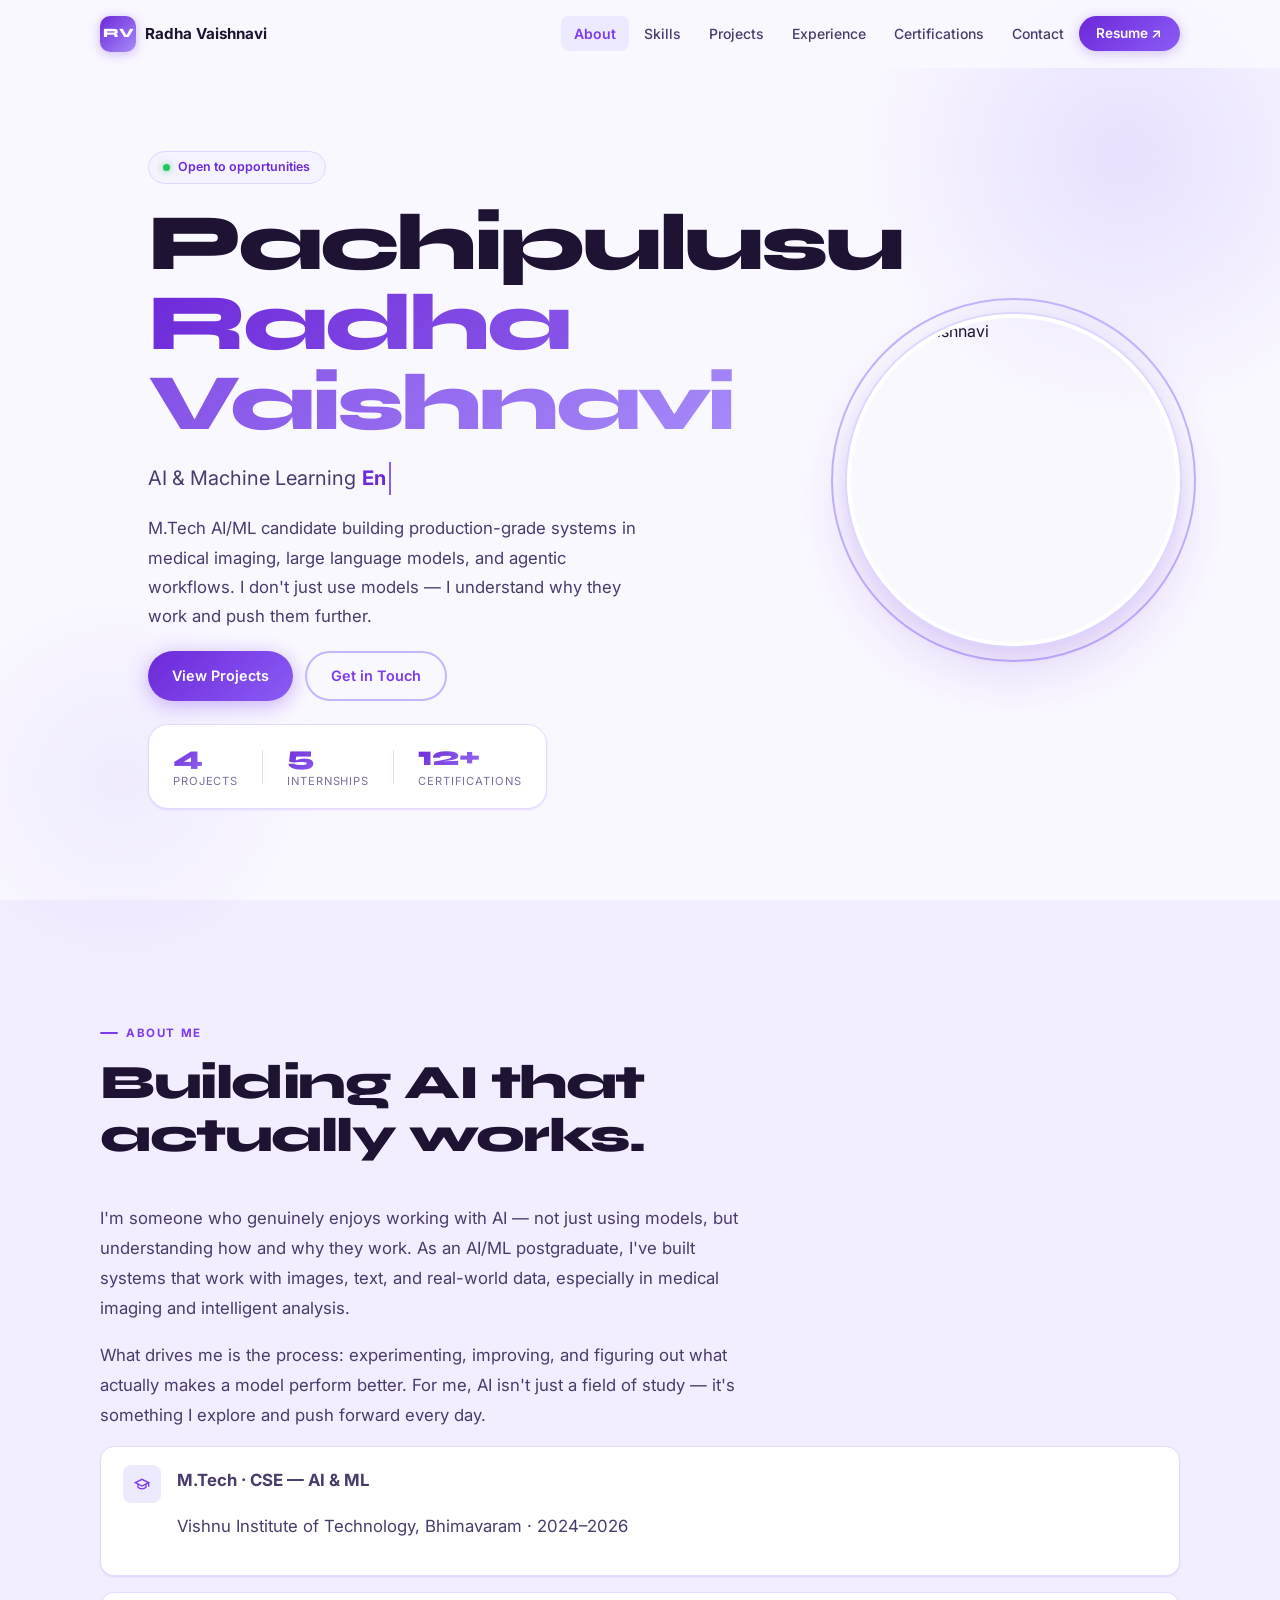
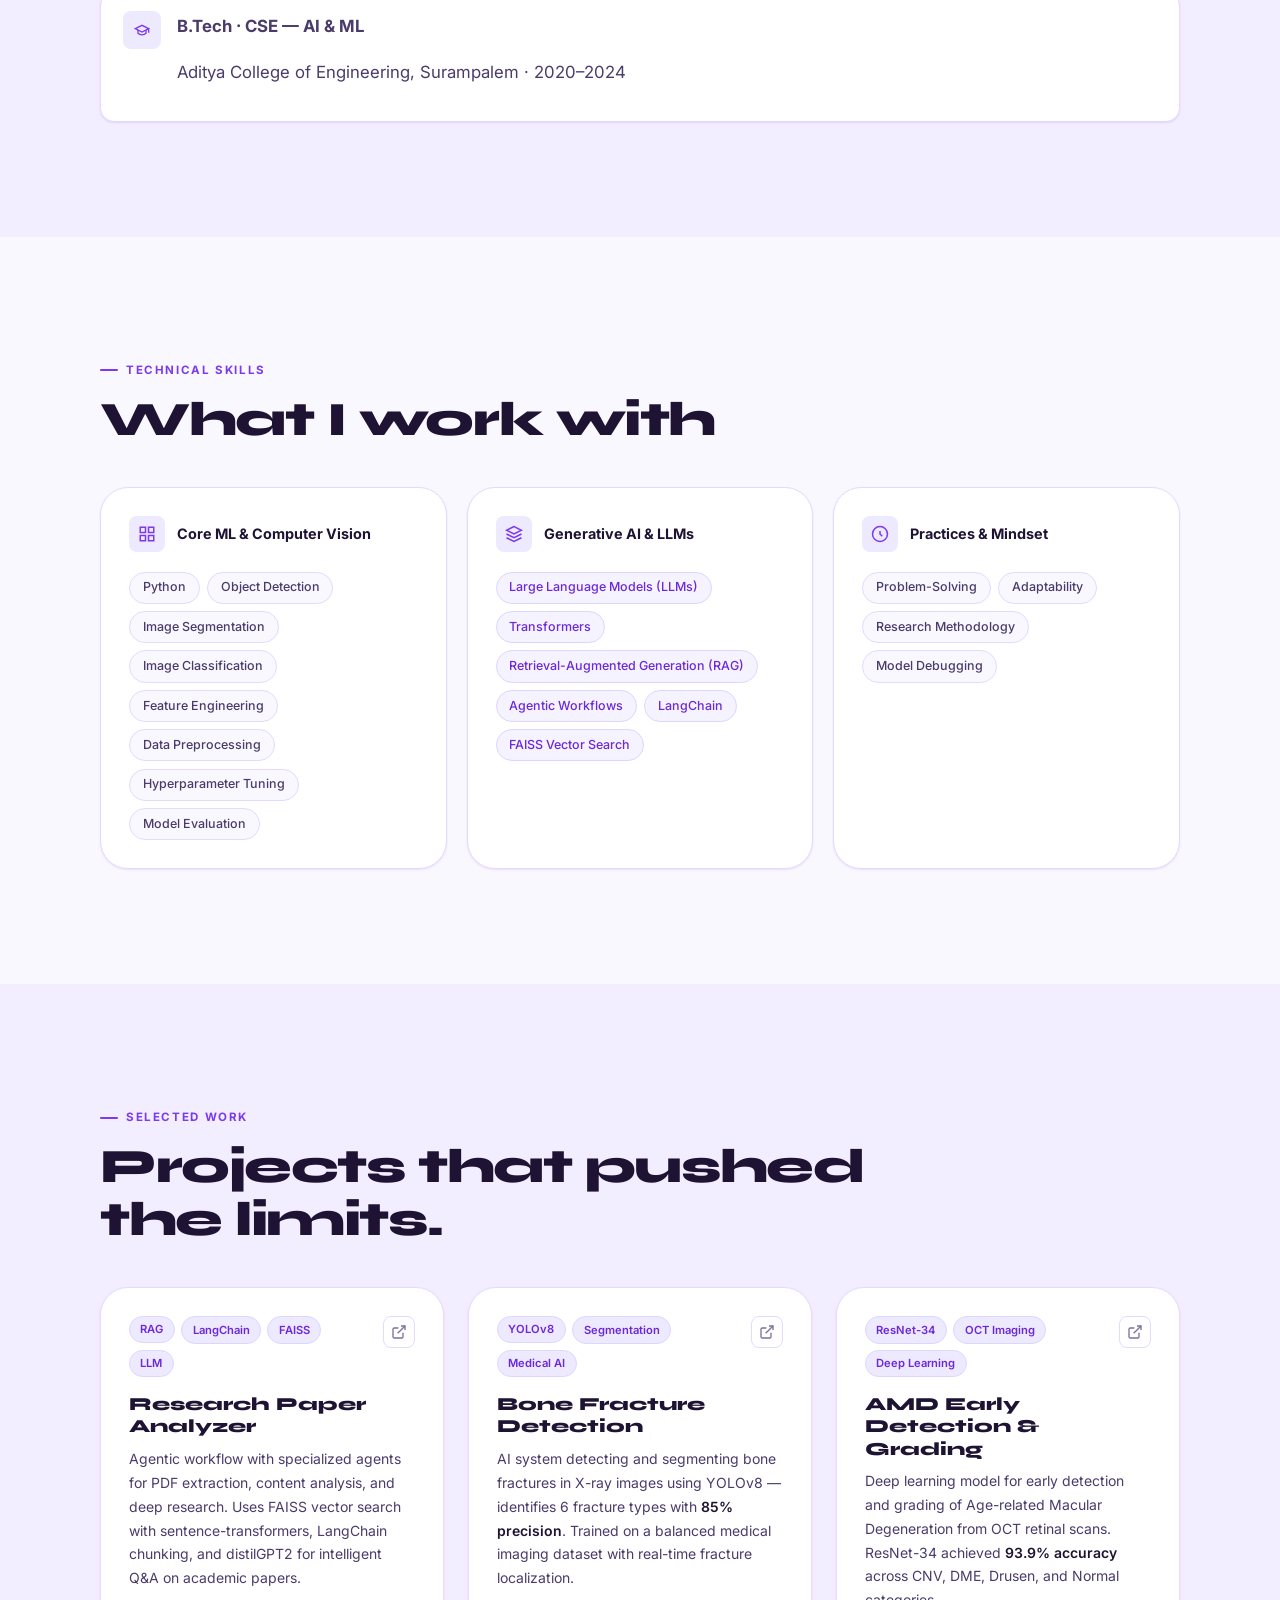
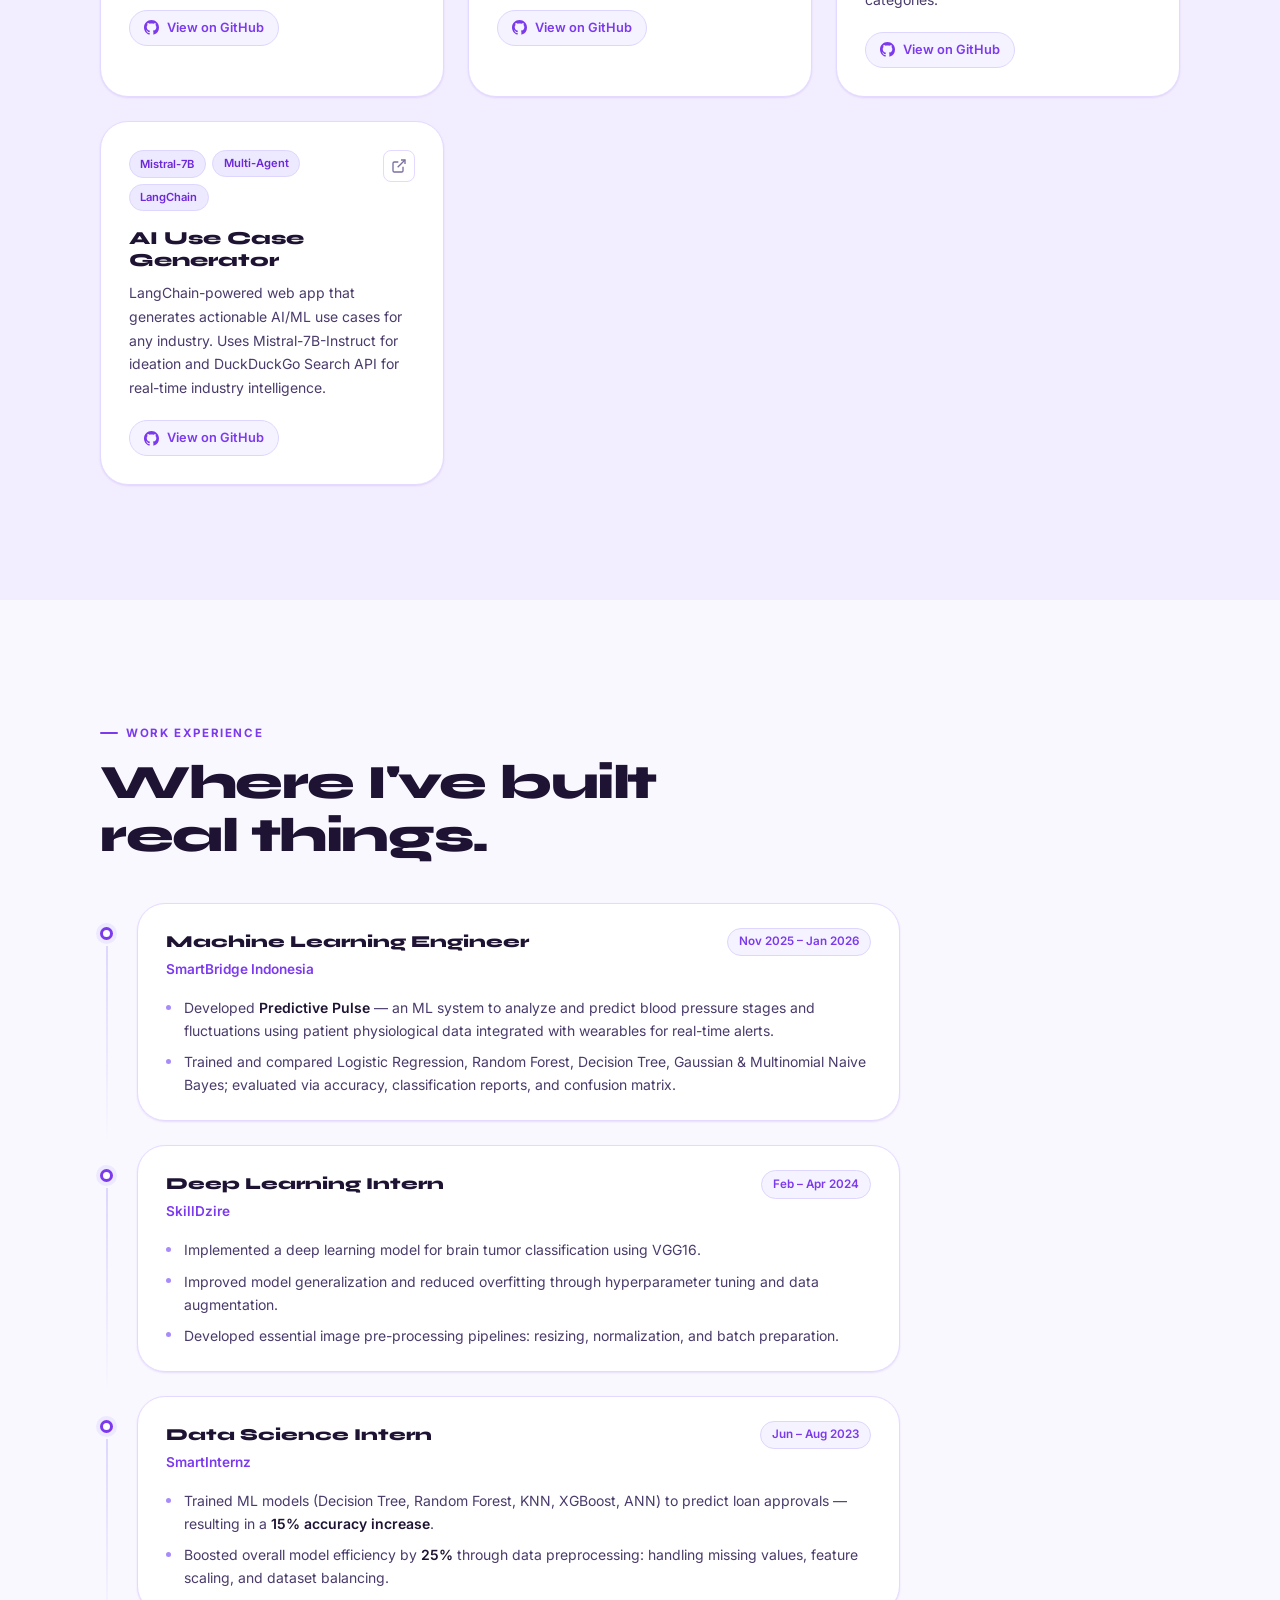
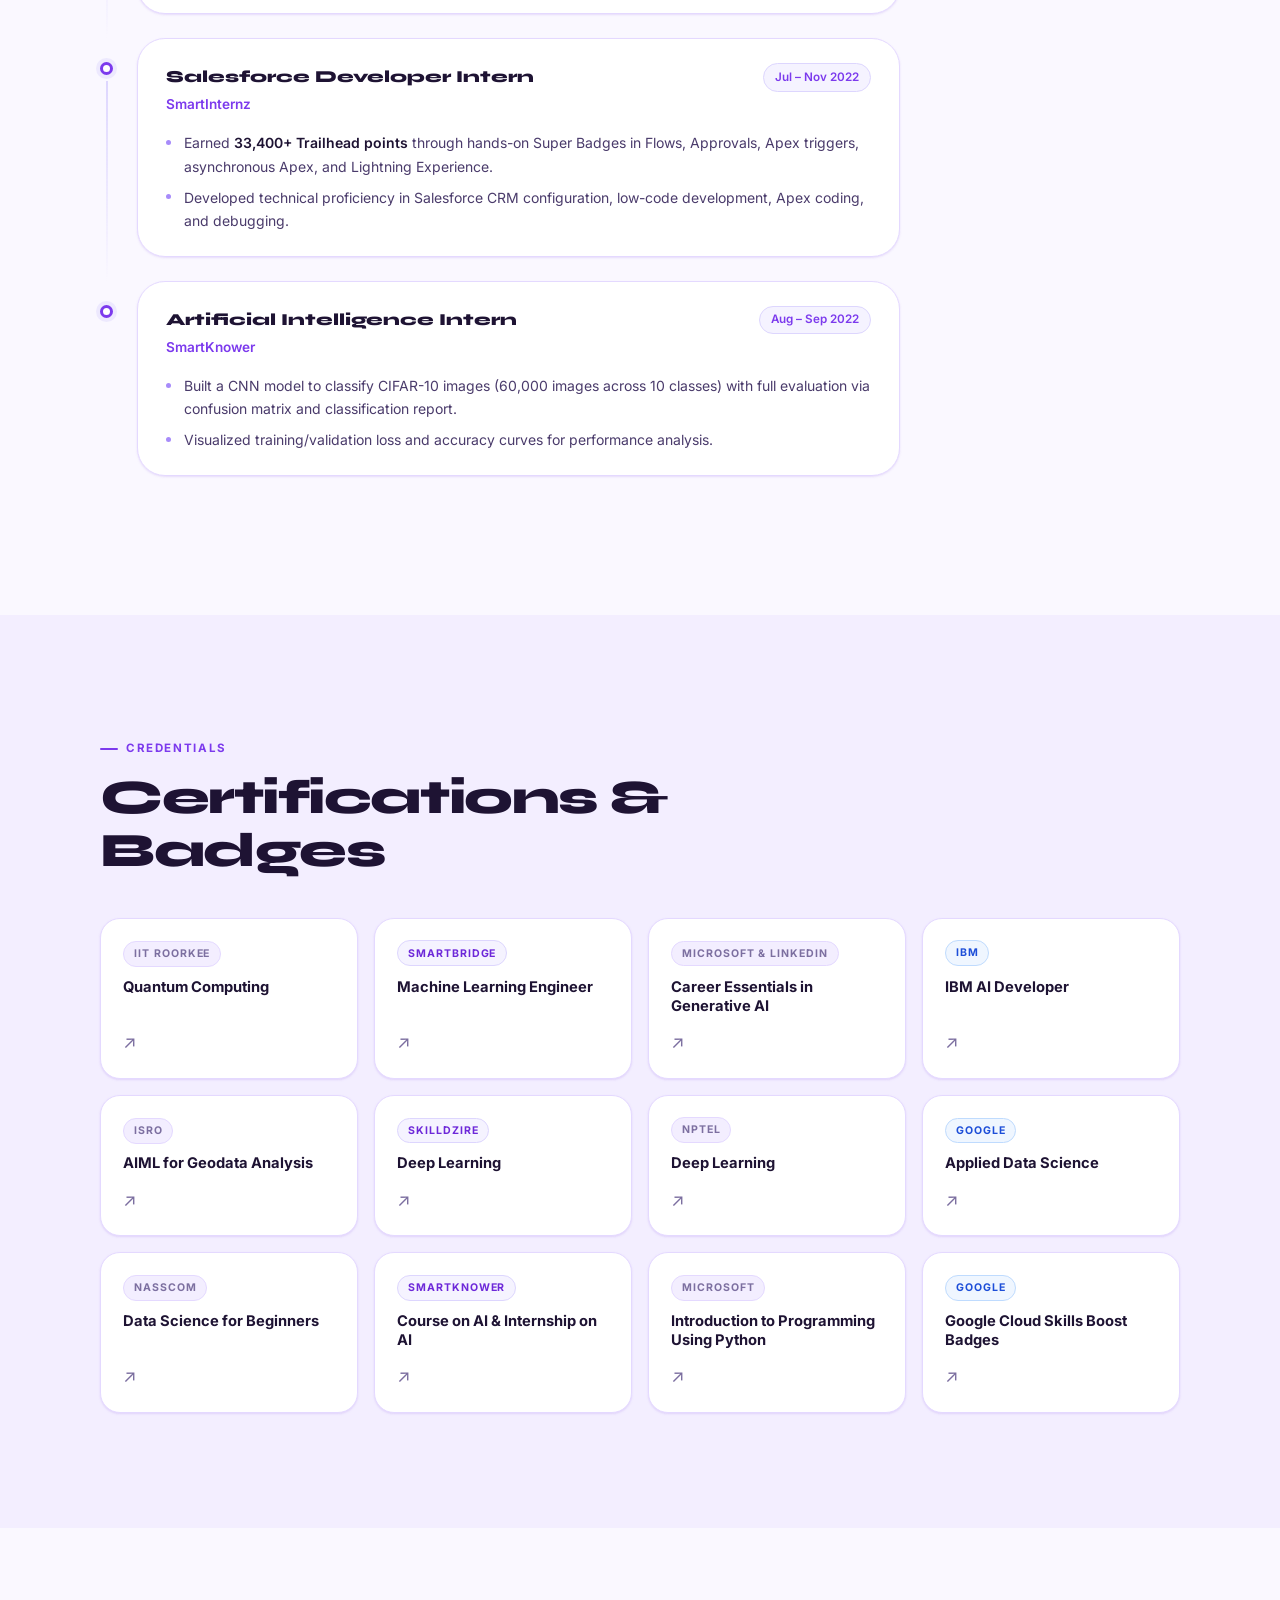
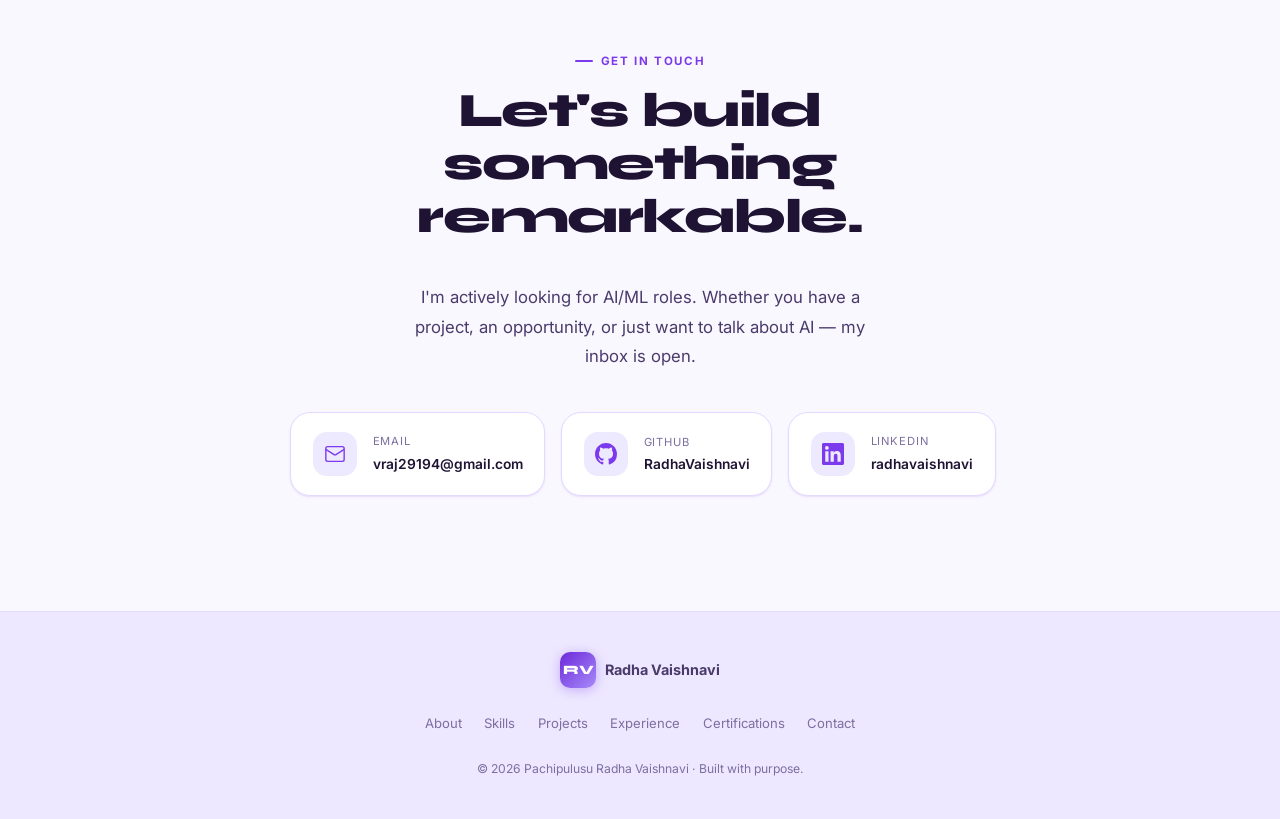
==== commit c021a5eb: "Rename index (1).html to index.html" ====
--- a/index.html
+++ b/index.html
@@ -86,9 +86,6 @@
         <img src="./images/profile-picture.png" alt="Radha Vaishnavi" class="hero-img" />
       </div>
     </div>
-    <div class="hero-scroll-hint">
-      <span>Scroll</span>
-      <div class="scroll-line"></div>
     </div>
   </section>
 
@@ -501,7 +498,7 @@
         <div class="eyebrow">Get in Touch</div>
         <h2 class="h2 contact-heading">Let's build something<br><span class="gradient-text">remarkable.</span></h2>
         <p class="contact-sub">I'm actively looking for AI/ML roles. Whether you have a project, an opportunity, or just want to talk about AI — my inbox is open.</p>
-        <div class="contact-links">
+        <div class="contact-links contact-links--3">
           <a href="mailto:vraj29194@gmail.com" class="contact-card">
             <div class="contact-card-icon">
               <svg width="22" height="22" viewBox="0 0 24 24" fill="none" stroke="currentColor" stroke-width="1.5"><rect x="2" y="4" width="20" height="16" rx="2"/><path d="m22 7-8.97 5.7a1.94 1.94 0 0 1-2.06 0L2 7"/></svg>
@@ -527,15 +524,6 @@
             <div class="contact-card-text">
               <span class="contact-card-label">LinkedIn</span>
               <span class="contact-card-value">radhavaishnavi</span>
-            </div>
-          </a>
-          <a href="tel:+919949172951" class="contact-card">
-            <div class="contact-card-icon">
-              <svg width="22" height="22" viewBox="0 0 24 24" fill="none" stroke="currentColor" stroke-width="1.5"><path d="M22 16.92v3a2 2 0 0 1-2.18 2 19.79 19.79 0 0 1-8.63-3.07A19.5 19.5 0 0 1 4.69 12a19.79 19.79 0 0 1-3.07-8.67A2 2 0 0 1 3.6 1.18h3a2 2 0 0 1 2 1.72 12.84 12.84 0 0 0 .7 2.81 2 2 0 0 1-.45 2.11L7.91 8.77a16 16 0 0 0 6 6l.91-1.91a2 2 0 0 1 2.11-.45 12.84 12.84 0 0 0 2.81.7A2 2 0 0 1 21.5 15v1.92z"/></svg>
-            </div>
-            <div class="contact-card-text">
-              <span class="contact-card-label">Phone</span>
-              <span class="contact-card-value">+91 99491 72951</span>
             </div>
           </a>
         </div>
--- a/styles.css
+++ b/styles.css
@@ -277,6 +277,7 @@
   margin: 0 auto;
   gap: 3rem;
   position: relative;
+  overflow: hidden;
 }
 /* Decorative blobs — behind everything, not affecting layout */
 body::before {
@@ -444,13 +445,7 @@
   border: 2px solid var(--purple-300);
   animation: ringPulse 4s ease-in-out infinite;
 }
-.hero-img-ring::before {
-  content: '';
-  position: absolute;
-  inset: 10px;
-  border-radius: 50%;
-  border: 1px dashed var(--purple-200);
-}
+
 @keyframes ringPulse {
   0%,100% { transform: scale(1); opacity: 0.9; }
   50%      { transform: scale(1.025); opacity: 0.6; }
@@ -784,7 +779,9 @@
 }
 .contact-links {
   display: grid;
-  grid-template-columns: repeat(auto-fit, minmax(190px, 1fr));
+  grid-template-columns: repeat(3, 1fr);
+  max-width: 860px;
+  margin: 0 auto;
   gap: 1rem;
 }
 .contact-card {
@@ -872,7 +869,7 @@
   }
   .hero-content { align-items: center; }
   .hero-bio { text-align: center; }
-  .hero-img-frame { width: clamp(160px, 38vw, 240px); }
+  .hero-img-frame { width: min(200px, 55vw); }
 
   .tl-card-header { flex-direction: column; gap: 0.5rem; }
   .tl-period { align-self: flex-start; }
@@ -908,7 +905,7 @@
 
   .projects-grid  { grid-template-columns: 1fr; }
   .certs-grid     { grid-template-columns: repeat(auto-fill, minmax(160px, 1fr)); }
-  .contact-links  { grid-template-columns: 1fr; }
+  .contact-links, .contact-links--3  { grid-template-columns: 1fr; }
   .skills-groups  { grid-template-columns: 1fr; }
 
   .timeline-item { gap: 1rem; }
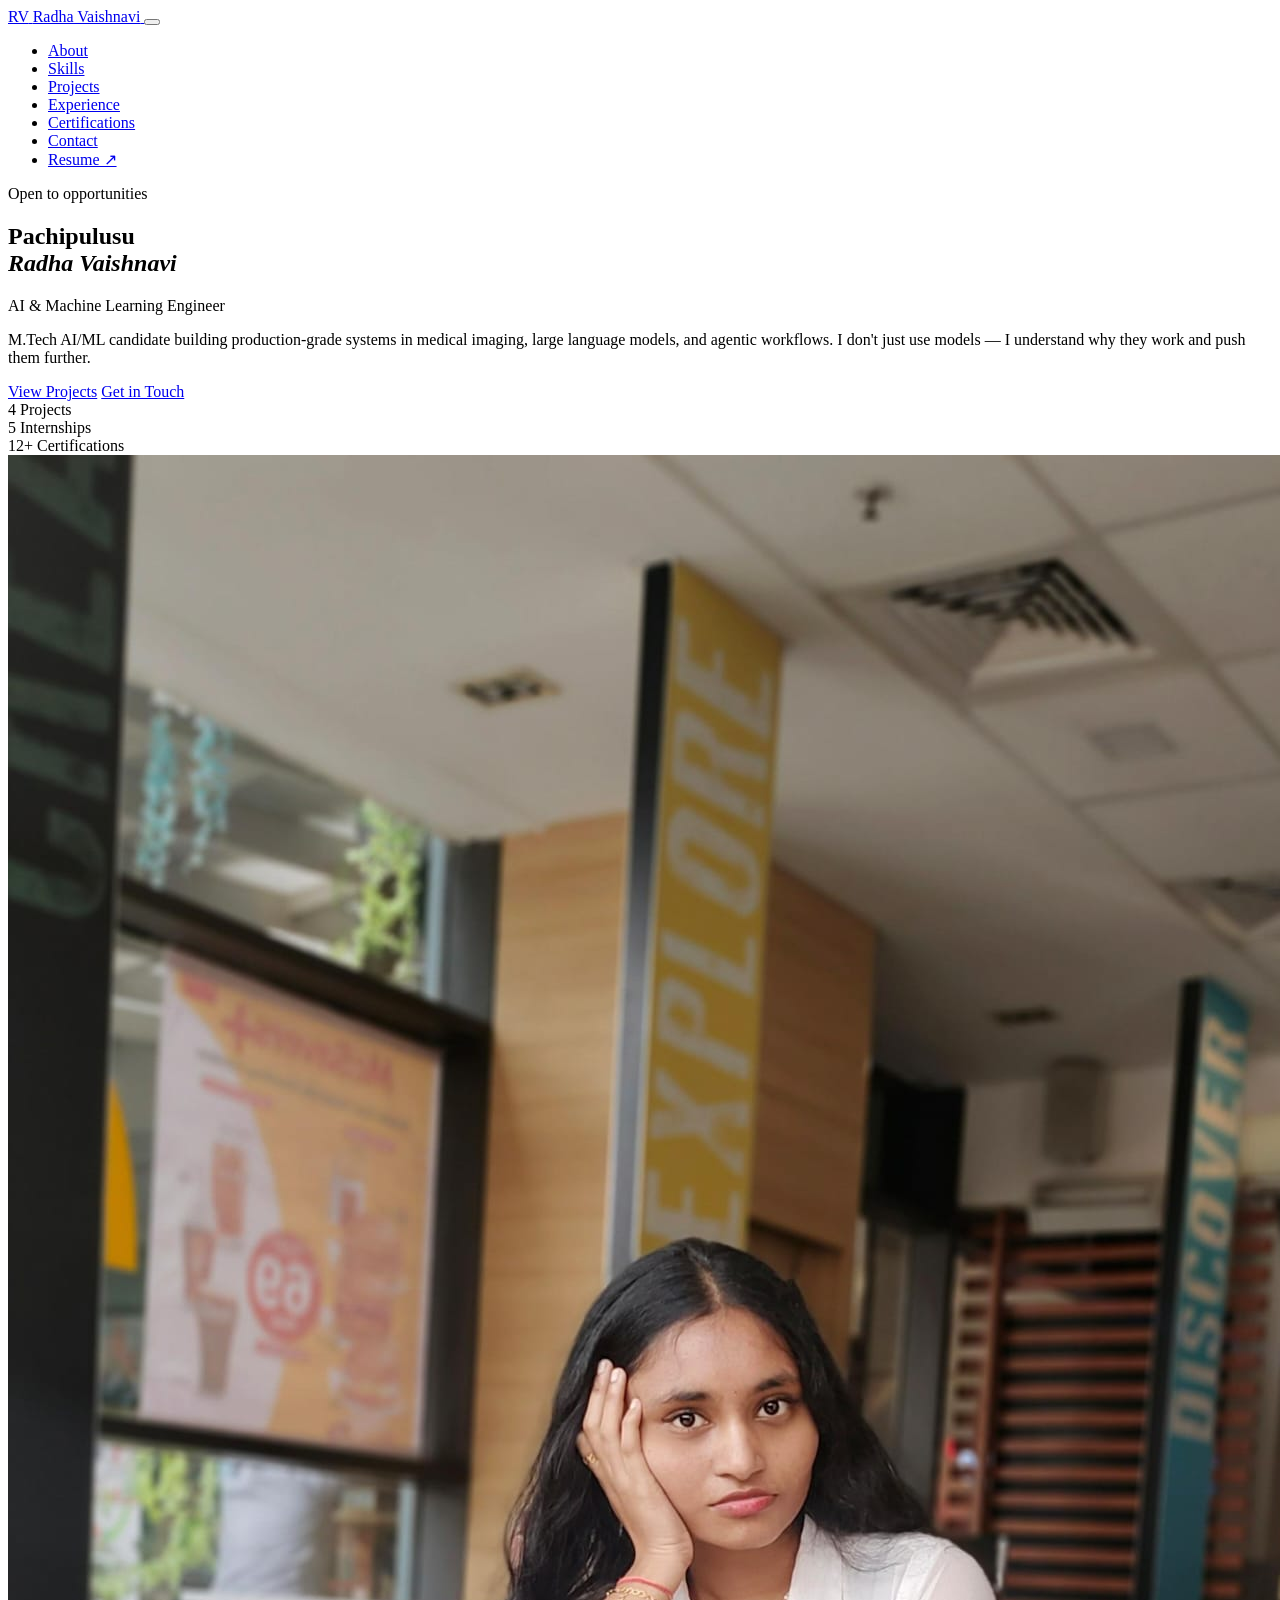
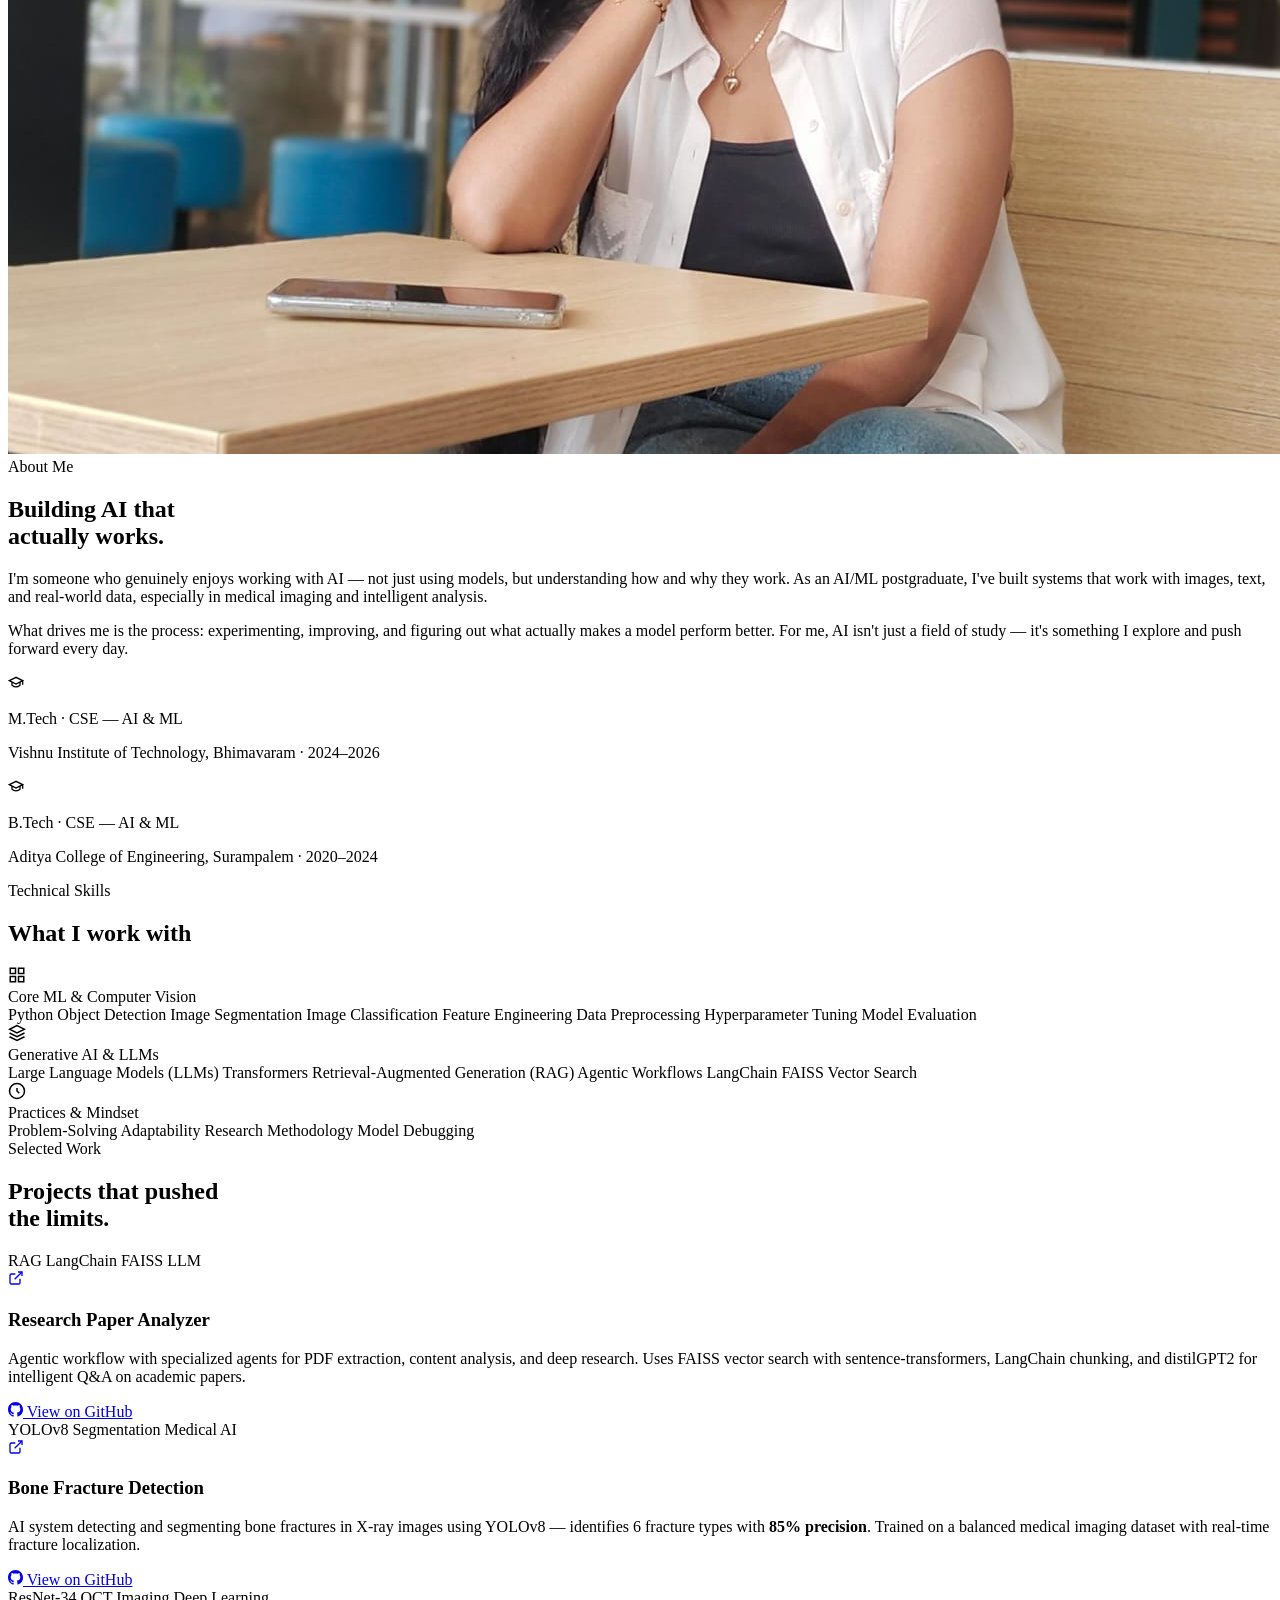
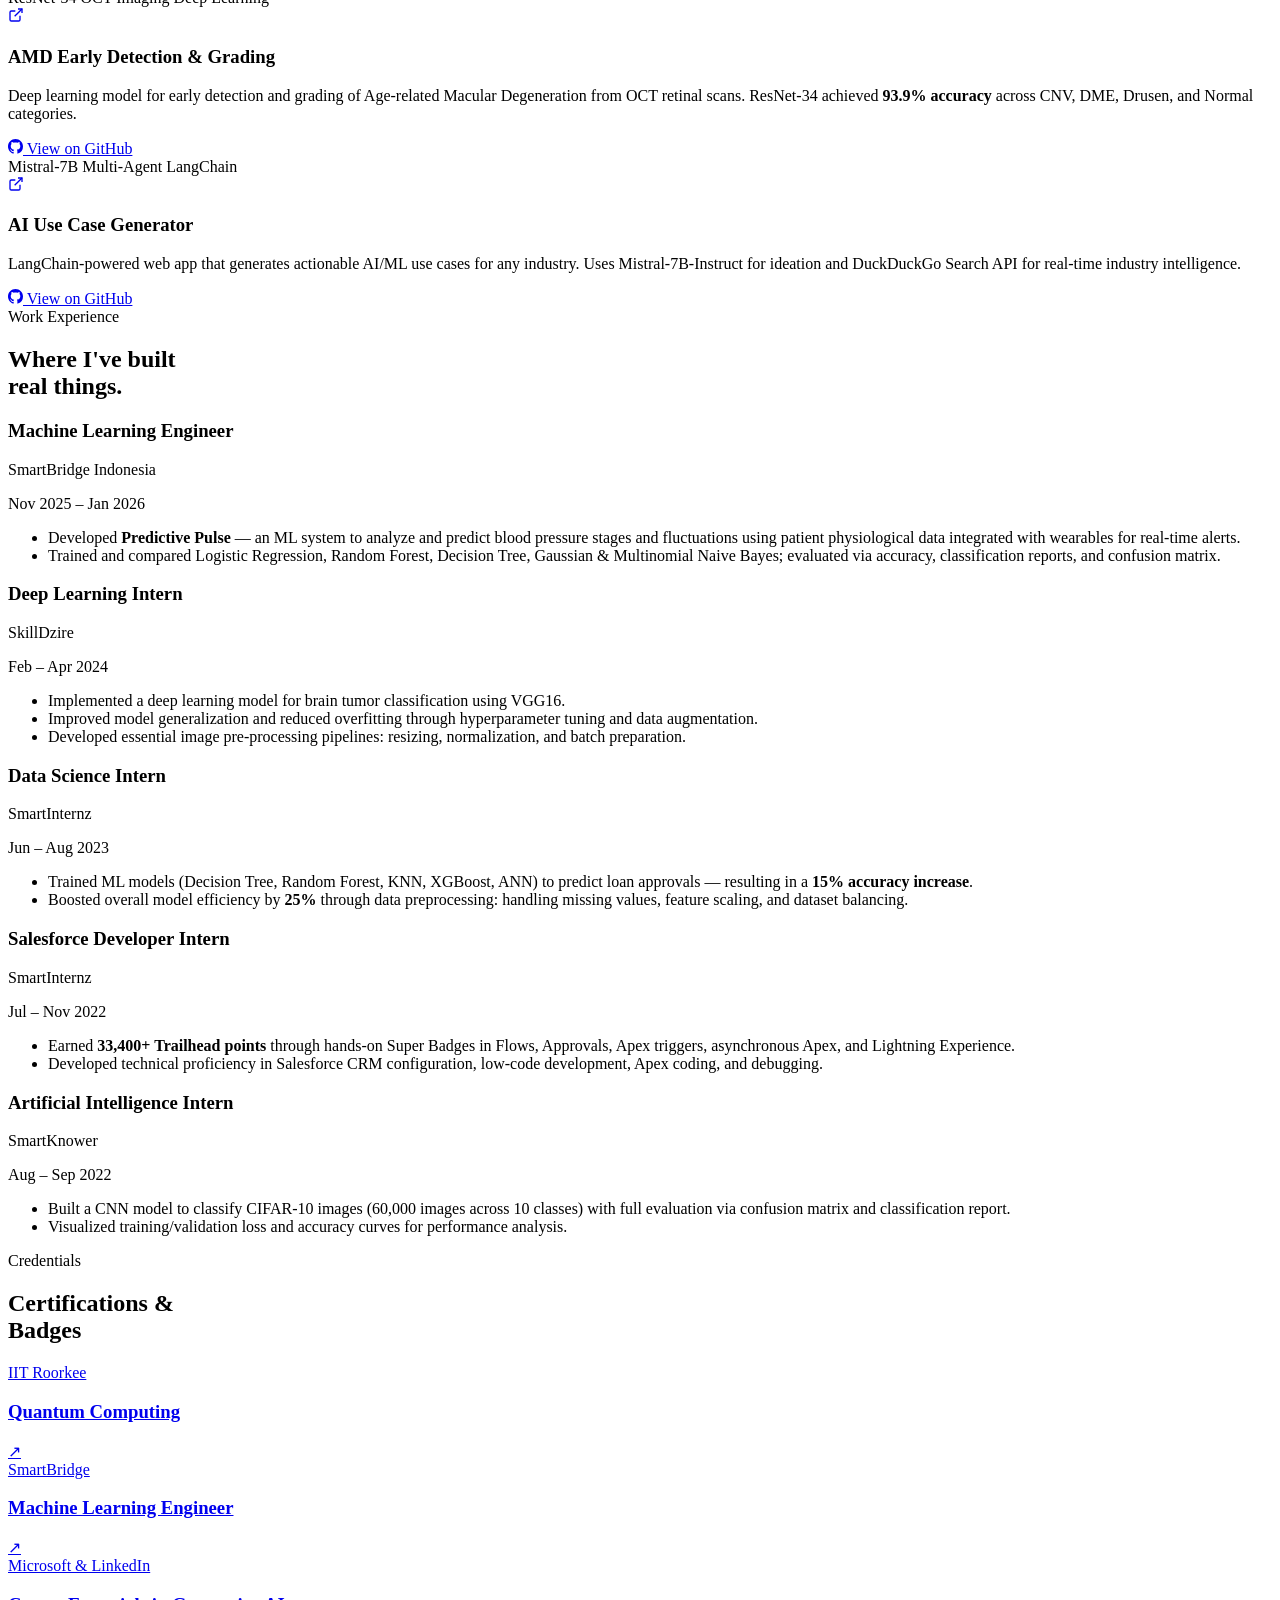
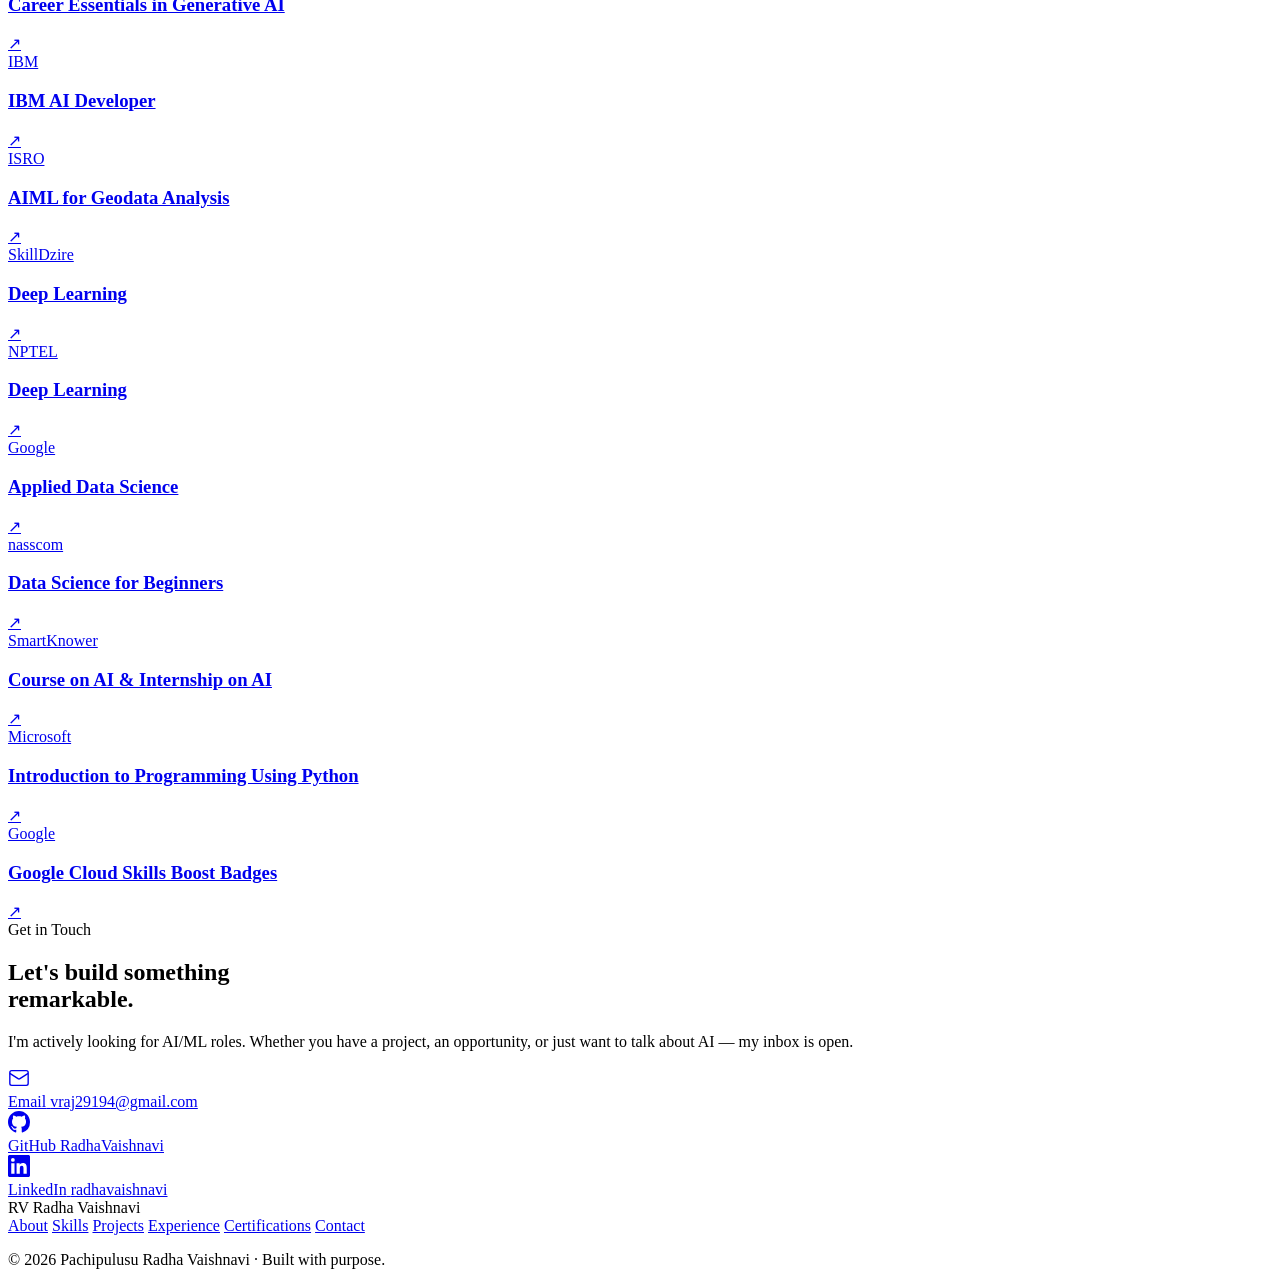
==== commit 0fa1cb69: "Rename index (1).html to index.html" ====
--- a/index.html
+++ b/index.html
@@ -7,7 +7,7 @@
   <title>Radha Vaishnavi · AI/ML Engineer</title>
   <link rel="preconnect" href="https://fonts.googleapis.com" />
   <link rel="preconnect" href="https://fonts.gstatic.com" crossorigin />
-  <link href="https://fonts.googleapis.com/css2?family=Inter:wght@300;400;500;600;700&family=Syne:wght@700;800&display=swap" rel="stylesheet" />
+  <link href="https://fonts.googleapis.com/css2?family=Plus+Jakarta+Sans:wght@400;500;600;700;800&family=DM+Sans:ital,opsz,wght@0,9..40,300;0,9..40,400;0,9..40,500;0,9..40,600;1,9..40,400&display=swap" rel="stylesheet" />
   <link rel="stylesheet" href="styles.css" />
 </head>
 <body>
